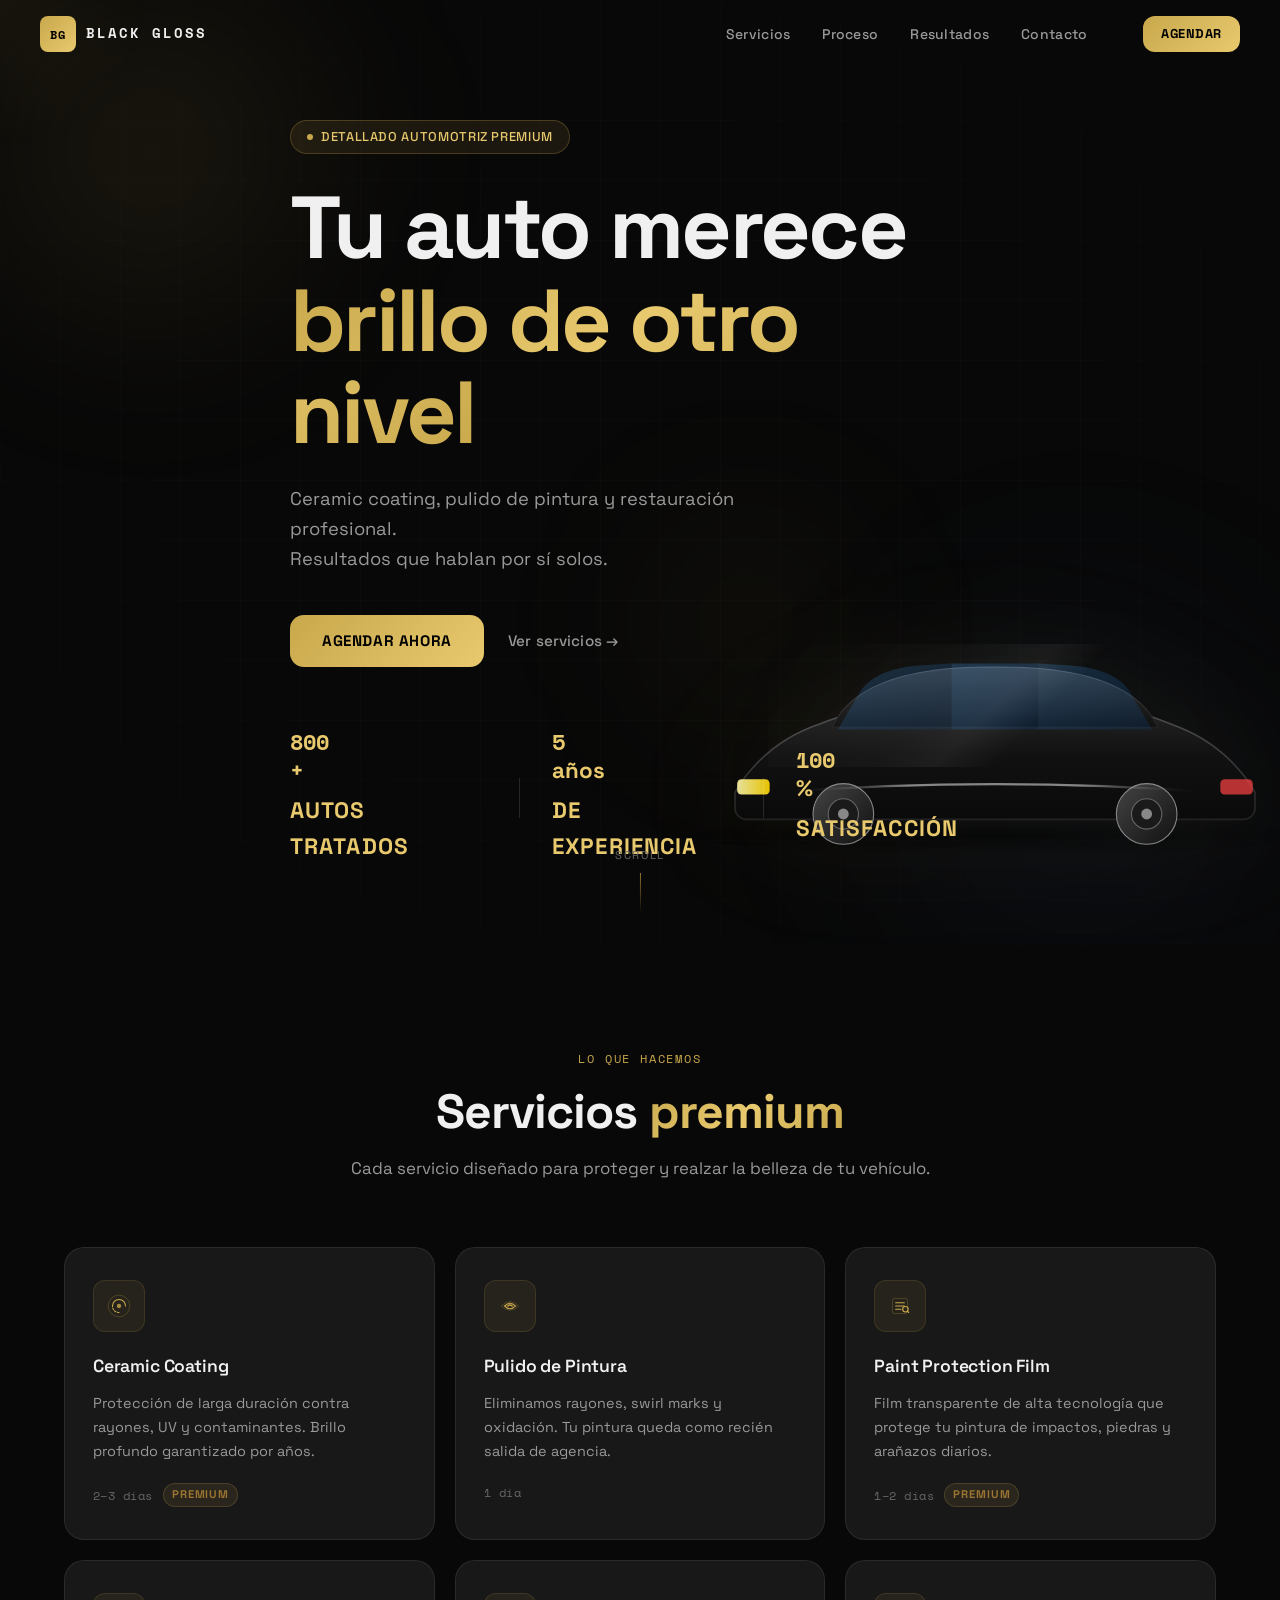
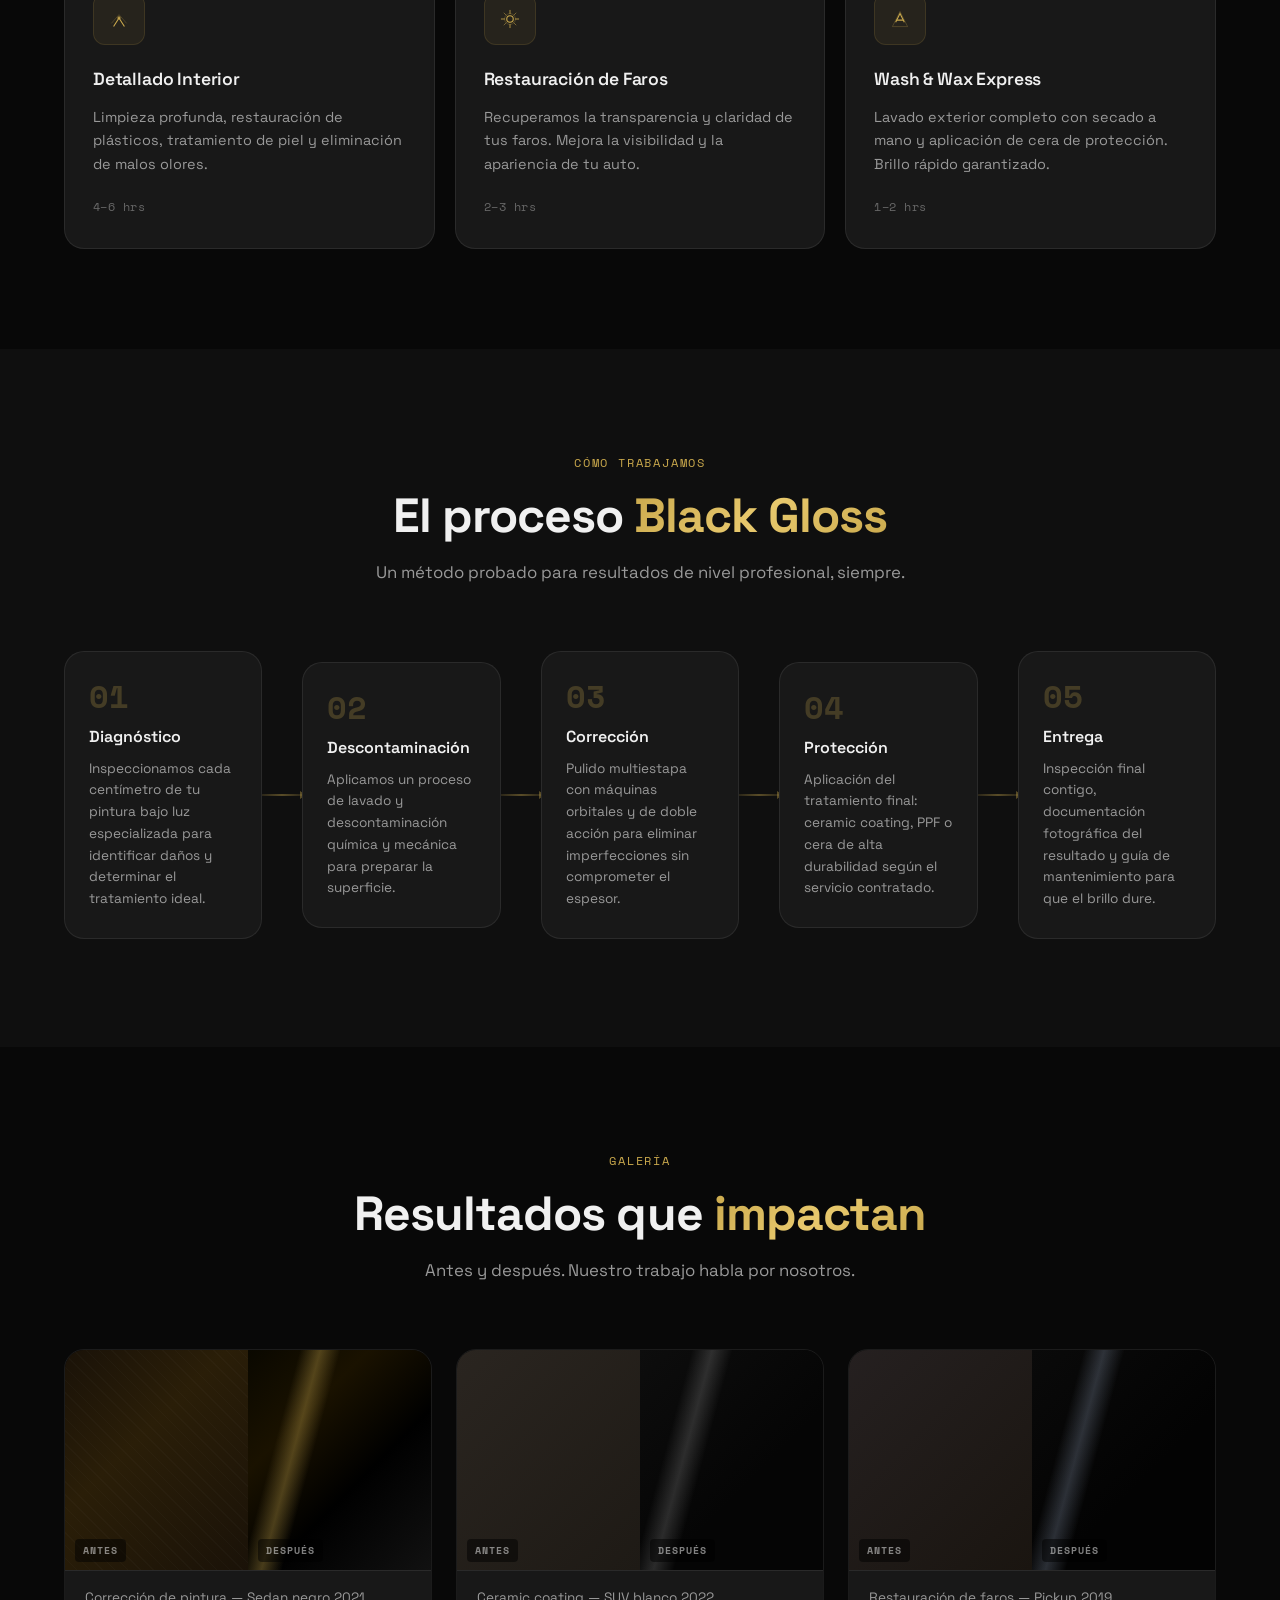
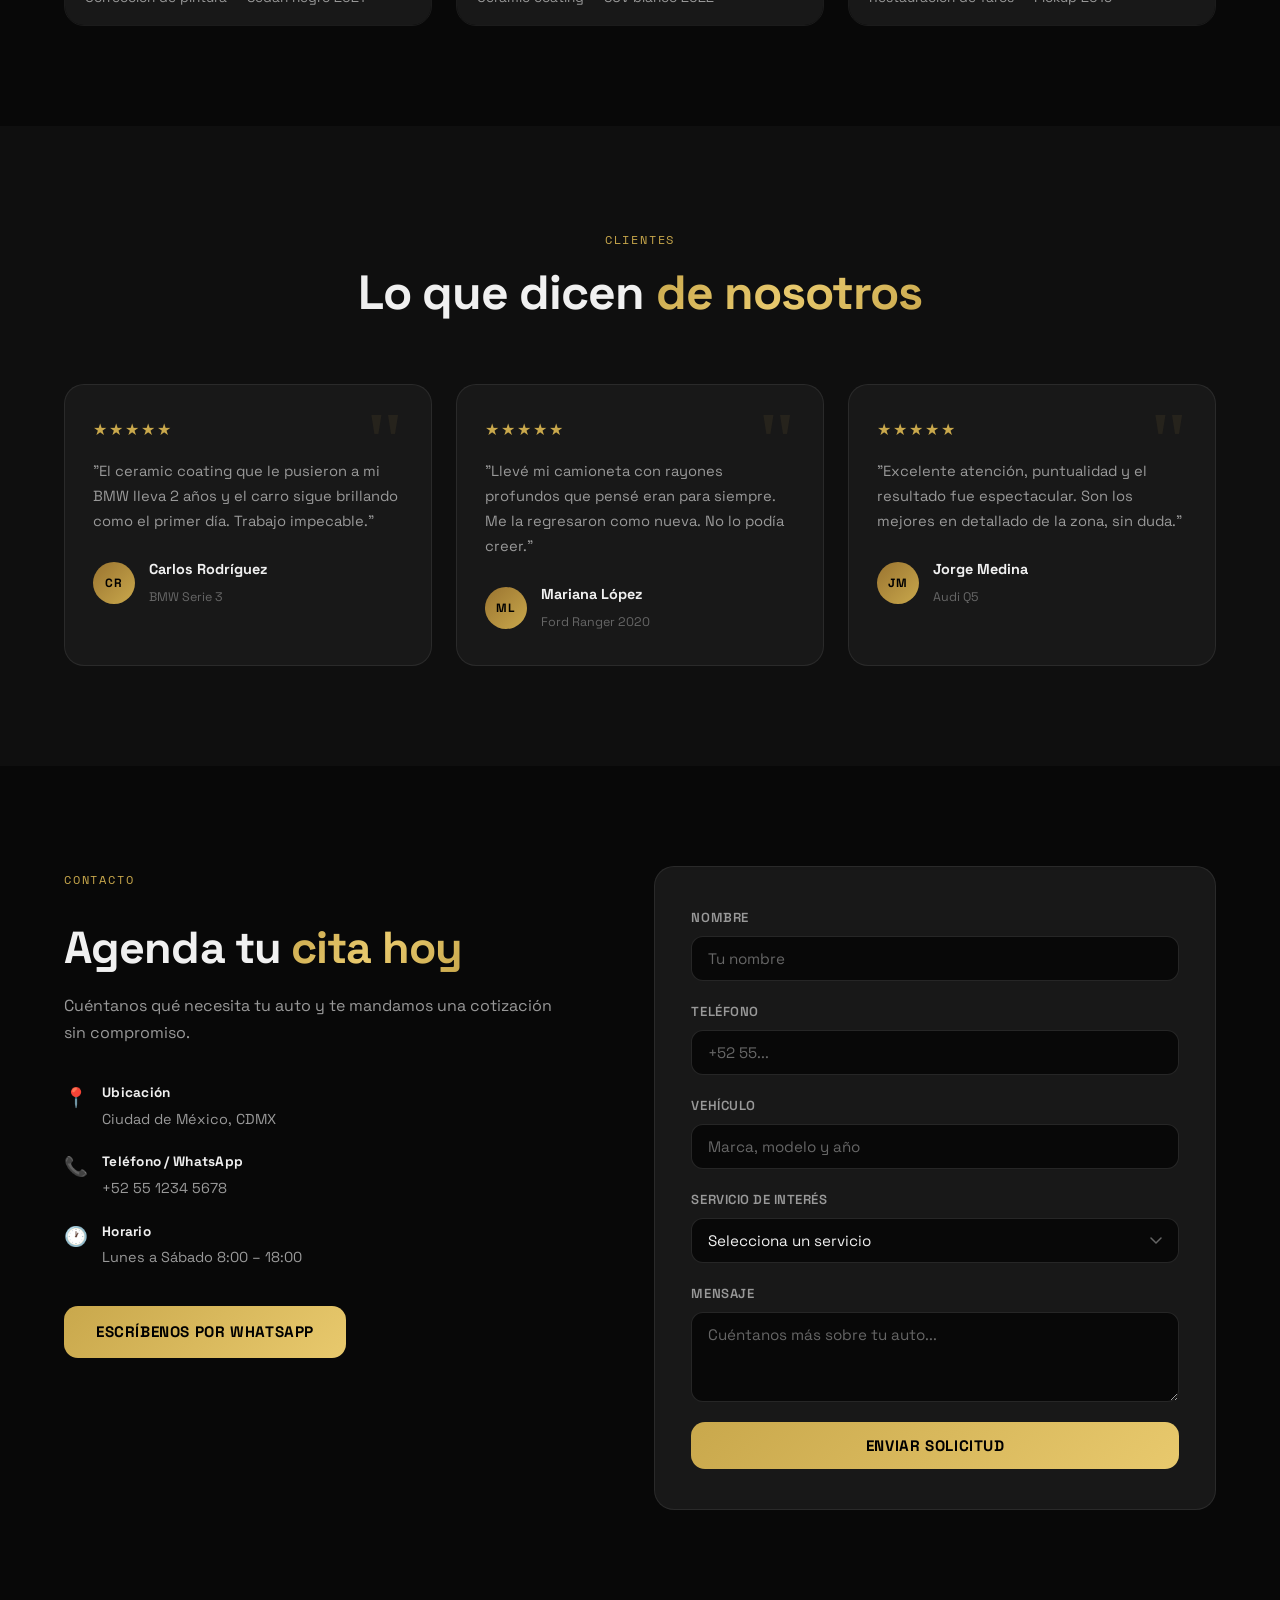
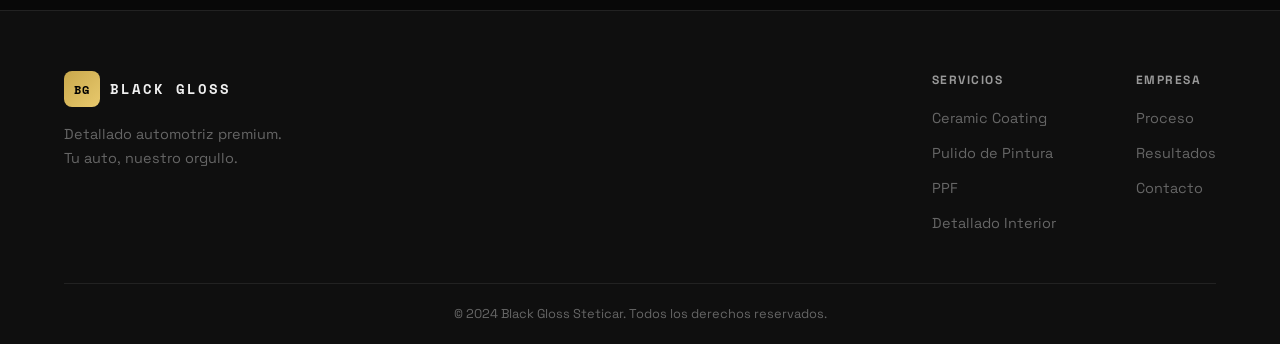
==== index.html @ 9dd2edc3 "Add files via upload" ====
<!DOCTYPE html>
<html lang="es">
<head>
  <meta charset="UTF-8" />
  <meta name="viewport" content="width=device-width, initial-scale=1.0" />
  <title>Black Gloss Steticar — Detallado Automotriz Premium</title>
  <meta name="description" content="Black Gloss Steticar — detallado automotriz premium. Pulido, ceramic coating, restauración de pintura. Tu auto merece lo mejor." />
  <meta name="robots" content="index, follow" />
  <meta property="og:title" content="Black Gloss Steticar" />
  <meta property="og:description" content="Detallado automotriz premium. Pulido, ceramic coating y restauración de pintura." />
  <meta property="og:type" content="website" />
  <meta name="twitter:card" content="summary_large_image" />
  <link rel="preconnect" href="https://fonts.googleapis.com" />
  <link rel="preconnect" href="https://fonts.gstatic.com" crossorigin />
  <link href="https://fonts.googleapis.com/css2?family=Space+Grotesk:wght@300;400;500;600;700&family=Space+Mono:wght@400;700&display=swap" rel="stylesheet" />
  <link rel="stylesheet" href="style.css" />
</head>
<body>

  <!-- NAV -->
  <nav class="nav" id="nav">
    <div class="nav-inner">
      <a href="#inicio" class="logo">
        <span class="logo-mark">BG</span>
        <span class="logo-text">BLACK GLOSS</span>
      </a>
      <ul class="nav-links">
        <li><a href="#servicios">Servicios</a></li>
        <li><a href="#proceso">Proceso</a></li>
        <li><a href="#resultados">Resultados</a></li>
        <li><a href="#contacto">Contacto</a></li>
      </ul>
      <a href="#contacto" class="btn btn-sm">Agendar</a>
      <button class="hamburger" id="hamburger" aria-label="Menú">
        <span></span><span></span><span></span>
      </button>
    </div>
  </nav>

  <!-- MOBILE MENU -->
  <div class="mobile-menu" id="mobile-menu">
    <ul>
      <li><a href="#servicios">Servicios</a></li>
      <li><a href="#proceso">Proceso</a></li>
      <li><a href="#resultados">Resultados</a></li>
      <li><a href="#contacto">Contacto</a></li>
    </ul>
    <a href="#contacto" class="btn">Agendar cita</a>
  </div>

  <!-- HERO -->
  <section class="hero" id="inicio">
    <div class="hero-bg">
      <div class="gloss-orb orb-1"></div>
      <div class="gloss-orb orb-2"></div>
      <div class="gloss-orb orb-3"></div>
      <div class="grid-overlay"></div>
    </div>
    <div class="hero-content">
      <div class="hero-badge reveal">
        <span class="dot"></span> Detallado Automotriz Premium
      </div>
      <h1 class="hero-title reveal reveal-delay-1">
        Tu auto merece<br />
        <span class="gradient-text">brillo de otro nivel</span>
      </h1>
      <p class="hero-subtitle reveal reveal-delay-2">
        Ceramic coating, pulido de pintura y restauración profesional.<br />
        Resultados que hablan por sí solos.
      </p>
      <div class="hero-actions reveal reveal-delay-3">
        <a href="#contacto" class="btn btn-lg">Agendar ahora</a>
        <a href="#servicios" class="btn-ghost">Ver servicios →</a>
      </div>
      <div class="hero-stats reveal reveal-delay-4">
        <div class="stat">
          <span class="stat-num" data-target="800">0</span><span>+</span>
          <span class="stat-label">Autos tratados</span>
        </div>
        <div class="stat-divider"></div>
        <div class="stat">
          <span class="stat-num" data-target="5">0</span><span> años</span>
          <span class="stat-label">De experiencia</span>
        </div>
        <div class="stat-divider"></div>
        <div class="stat">
          <span class="stat-num" data-target="100">0</span><span>%</span>
          <span class="stat-label">Satisfacción</span>
        </div>
      </div>
    </div>
    <div class="hero-car reveal reveal-delay-2">
      <div class="car-silhouette">
        <svg viewBox="0 0 600 220" fill="none" xmlns="http://www.w3.org/2000/svg">
          <ellipse cx="300" cy="200" rx="280" ry="18" fill="url(#shadowGrad)"/>
          <path d="M60 160 C60 160 80 120 130 100 C180 80 220 70 300 68 C380 66 420 80 470 100 C520 120 540 160 540 160 L540 175 C540 180 535 185 530 185 L70 185 C65 185 60 180 60 175 Z" fill="url(#bodyGrad)" stroke="url(#strokeGrad)" stroke-width="1.5"/>
          <path d="M150 100 C160 75 190 55 240 48 C270 43 330 43 360 48 C410 55 440 75 450 100 Z" fill="url(#roofGrad)" stroke="url(#strokeGrad)" stroke-width="1"/>
          <path d="M155 102 L175 68 C185 52 205 45 230 43 L260 41 L260 102 Z" fill="url(#glassGrad)" opacity="0.7"/>
          <path d="M260 41 L340 41 L340 102 L260 102 Z" fill="url(#glassGrad)" opacity="0.8"/>
          <path d="M340 41 L370 43 C395 45 415 52 425 68 L445 102 L340 102 Z" fill="url(#glassGrad)" opacity="0.7"/>
          <circle cx="160" cy="180" r="28" fill="url(#wheelGrad)" stroke="#888" stroke-width="1"/>
          <circle cx="160" cy="180" r="14" fill="#1a1a1a" stroke="#666" stroke-width="1"/>
          <circle cx="160" cy="180" r="5" fill="#888"/>
          <circle cx="440" cy="180" r="28" fill="url(#wheelGrad)" stroke="#888" stroke-width="1"/>
          <circle cx="440" cy="180" r="14" fill="#1a1a1a" stroke="#666" stroke-width="1"/>
          <circle cx="440" cy="180" r="5" fill="#888"/>
          <rect x="62" y="148" width="30" height="14" rx="4" fill="url(#lightGrad)" opacity="0.9"/>
          <rect x="508" y="148" width="30" height="14" rx="4" fill="#ff4444" opacity="0.7"/>
          <path d="M100 160 Q300 145 500 160" stroke="url(#glossGrad)" stroke-width="2" opacity="0.5"/>
          <defs>
            <linearGradient id="bodyGrad" x1="0" y1="0" x2="0" y2="1">
              <stop offset="0%" stop-color="#2a2a2a"/>
              <stop offset="50%" stop-color="#111"/>
              <stop offset="100%" stop-color="#0a0a0a"/>
            </linearGradient>
            <linearGradient id="roofGrad" x1="0" y1="0" x2="0" y2="1">
              <stop offset="0%" stop-color="#333"/>
              <stop offset="100%" stop-color="#111"/>
            </linearGradient>
            <linearGradient id="glassGrad" x1="0" y1="0" x2="1" y2="1">
              <stop offset="0%" stop-color="#4af" stop-opacity="0.3"/>
              <stop offset="100%" stop-color="#07f" stop-opacity="0.15"/>
            </linearGradient>
            <linearGradient id="wheelGrad" x1="0" y1="0" x2="1" y2="1">
              <stop offset="0%" stop-color="#444"/>
              <stop offset="100%" stop-color="#111"/>
            </linearGradient>
            <linearGradient id="lightGrad" x1="0" y1="0" x2="1" y2="0">
              <stop offset="0%" stop-color="#fff7aa"/>
              <stop offset="100%" stop-color="#ffd700"/>
            </linearGradient>
            <linearGradient id="strokeGrad" x1="0" y1="0" x2="0" y2="1">
              <stop offset="0%" stop-color="#555"/>
              <stop offset="100%" stop-color="#222"/>
            </linearGradient>
            <linearGradient id="glossGrad" x1="0" y1="0" x2="1" y2="0">
              <stop offset="0%" stop-color="transparent"/>
              <stop offset="30%" stop-color="#ffffff"/>
              <stop offset="70%" stop-color="#ffffff"/>
              <stop offset="100%" stop-color="transparent"/>
            </linearGradient>
            <radialGradient id="shadowGrad" cx="50%" cy="50%">
              <stop offset="0%" stop-color="#000" stop-opacity="0.5"/>
              <stop offset="100%" stop-color="#000" stop-opacity="0"/>
            </radialGradient>
          </defs>
        </svg>
        <div class="car-shine"></div>
      </div>
    </div>
    <div class="scroll-hint">
      <span>scroll</span>
      <div class="scroll-arrow"></div>
    </div>
  </section>

  <!-- SERVICIOS -->
  <section class="section" id="servicios">
    <div class="container">
      <div class="section-header reveal">
        <span class="section-tag">Lo que hacemos</span>
        <h2>Servicios <span class="gradient-text">premium</span></h2>
        <p>Cada servicio diseñado para proteger y realzar la belleza de tu vehículo.</p>
      </div>
      <div class="services-grid">
        <div class="service-card reveal" data-delay="0">
          <div class="service-icon">
            <svg viewBox="0 0 48 48" fill="none">
              <circle cx="24" cy="24" r="20" stroke="currentColor" stroke-width="1.5" opacity="0.3"/>
              <path d="M12 24 C12 17 17 12 24 12 C31 12 36 17 36 24" stroke="currentColor" stroke-width="2" stroke-linecap="round"/>
              <path d="M24 36 C17 36 12 31 12 24" stroke="currentColor" stroke-width="2" stroke-linecap="round" stroke-dasharray="3 3"/>
              <circle cx="24" cy="24" r="4" fill="currentColor" opacity="0.8"/>
            </svg>
          </div>
          <h3>Ceramic Coating</h3>
          <p>Protección de larga duración contra rayones, UV y contaminantes. Brillo profundo garantizado por años.</p>
          <div class="service-meta">
            <span class="duration">2–3 días</span>
            <span class="tag-premium">Premium</span>
          </div>
        </div>
        <div class="service-card reveal" data-delay="100">
          <div class="service-icon">
            <svg viewBox="0 0 48 48" fill="none">
              <path d="M8 24 Q24 8 40 24 Q24 40 8 24Z" stroke="currentColor" stroke-width="1.5" fill="none" opacity="0.3"/>
              <path d="M14 24 Q24 14 34 24 Q24 34 14 24Z" stroke="currentColor" stroke-width="2" fill="none"/>
              <path d="M20 24 Q24 20 28 24" stroke="currentColor" stroke-width="2.5" stroke-linecap="round"/>
            </svg>
          </div>
          <h3>Pulido de Pintura</h3>
          <p>Eliminamos rayones, swirl marks y oxidación. Tu pintura queda como recién salida de agencia.</p>
          <div class="service-meta">
            <span class="duration">1 día</span>
          </div>
        </div>
        <div class="service-card reveal" data-delay="200">
          <div class="service-icon">
            <svg viewBox="0 0 48 48" fill="none">
              <rect x="10" y="10" width="28" height="28" rx="4" stroke="currentColor" stroke-width="1.5" opacity="0.3"/>
              <path d="M16 18 L32 18 M16 24 L32 24 M16 30 L26 30" stroke="currentColor" stroke-width="2" stroke-linecap="round"/>
              <circle cx="34" cy="30" r="5" fill="none" stroke="currentColor" stroke-width="2"/>
              <path d="M37.5 33.5 L40 36" stroke="currentColor" stroke-width="2" stroke-linecap="round"/>
            </svg>
          </div>
          <h3>Paint Protection Film</h3>
          <p>Film transparente de alta tecnología que protege tu pintura de impactos, piedras y arañazos diarios.</p>
          <div class="service-meta">
            <span class="duration">1–2 días</span>
            <span class="tag-premium">Premium</span>
          </div>
        </div>
        <div class="service-card reveal" data-delay="0">
          <div class="service-icon">
            <svg viewBox="0 0 48 48" fill="none">
              <path d="M10 32 L24 16 L38 32" stroke="currentColor" stroke-width="1.5" opacity="0.3"/>
              <path d="M14 38 L24 22 L34 38" stroke="currentColor" stroke-width="2"/>
              <circle cx="24" cy="22" r="3" fill="currentColor" opacity="0.8"/>
            </svg>
          </div>
          <h3>Detallado Interior</h3>
          <p>Limpieza profunda, restauración de plásticos, tratamiento de piel y eliminación de malos olores.</p>
          <div class="service-meta">
            <span class="duration">4–6 hrs</span>
          </div>
        </div>
        <div class="service-card reveal" data-delay="100">
          <div class="service-icon">
            <svg viewBox="0 0 48 48" fill="none">
              <circle cx="24" cy="24" r="10" stroke="currentColor" stroke-width="1.5" opacity="0.3"/>
              <circle cx="24" cy="24" r="6" stroke="currentColor" stroke-width="2"/>
              <path d="M24 8 L24 14 M24 34 L24 40 M8 24 L14 24 M34 24 L40 24" stroke="currentColor" stroke-width="1.5" stroke-linecap="round"/>
              <path d="M13 13 L17 17 M31 31 L35 35 M35 13 L31 17 M17 31 L13 35" stroke="currentColor" stroke-width="1.5" stroke-linecap="round" opacity="0.6"/>
            </svg>
          </div>
          <h3>Restauración de Faros</h3>
          <p>Recuperamos la transparencia y claridad de tus faros. Mejora la visibilidad y la apariencia de tu auto.</p>
          <div class="service-meta">
            <span class="duration">2–3 hrs</span>
          </div>
        </div>
        <div class="service-card reveal" data-delay="200">
          <div class="service-icon">
            <svg viewBox="0 0 48 48" fill="none">
              <path d="M10 38 L24 10 L38 38 Z" stroke="currentColor" stroke-width="1.5" fill="none" opacity="0.3"/>
              <path d="M16 30 L24 14 L32 30" stroke="currentColor" stroke-width="2" fill="none"/>
              <path d="M18 26 L30 26" stroke="currentColor" stroke-width="2" stroke-linecap="round"/>
            </svg>
          </div>
          <h3>Wash & Wax Express</h3>
          <p>Lavado exterior completo con secado a mano y aplicación de cera de protección. Brillo rápido garantizado.</p>
          <div class="service-meta">
            <span class="duration">1–2 hrs</span>
          </div>
        </div>
      </div>
    </div>
  </section>

  <!-- PROCESO -->
  <section class="section section-dark" id="proceso">
    <div class="container">
      <div class="section-header reveal">
        <span class="section-tag">Cómo trabajamos</span>
        <h2>El proceso <span class="gradient-text">Black Gloss</span></h2>
        <p>Un método probado para resultados de nivel profesional, siempre.</p>
      </div>
      <div class="process-steps">
        <div class="process-step reveal" data-delay="0">
          <div class="step-number">01</div>
          <div class="step-content">
            <h3>Diagnóstico</h3>
            <p>Inspeccionamos cada centímetro de tu pintura bajo luz especializada para identificar daños y determinar el tratamiento ideal.</p>
          </div>
        </div>
        <div class="process-connector reveal" data-delay="50"></div>
        <div class="process-step reveal" data-delay="100">
          <div class="step-number">02</div>
          <div class="step-content">
            <h3>Descontaminación</h3>
            <p>Aplicamos un proceso de lavado y descontaminación química y mecánica para preparar la superficie.</p>
          </div>
        </div>
        <div class="process-connector reveal" data-delay="150"></div>
        <div class="process-step reveal" data-delay="200">
          <div class="step-number">03</div>
          <div class="step-content">
            <h3>Corrección</h3>
            <p>Pulido multiestapa con máquinas orbitales y de doble acción para eliminar imperfecciones sin comprometer el espesor.</p>
          </div>
        </div>
        <div class="process-connector reveal" data-delay="250"></div>
        <div class="process-step reveal" data-delay="300">
          <div class="step-number">04</div>
          <div class="step-content">
            <h3>Protección</h3>
            <p>Aplicación del tratamiento final: ceramic coating, PPF o cera de alta durabilidad según el servicio contratado.</p>
          </div>
        </div>
        <div class="process-connector reveal" data-delay="350"></div>
        <div class="process-step reveal" data-delay="400">
          <div class="step-number">05</div>
          <div class="step-content">
            <h3>Entrega</h3>
            <p>Inspección final contigo, documentación fotográfica del resultado y guía de mantenimiento para que el brillo dure.</p>
          </div>
        </div>
      </div>
    </div>
  </section>

  <!-- RESULTADOS -->
  <section class="section" id="resultados">
    <div class="container">
      <div class="section-header reveal">
        <span class="section-tag">Galería</span>
        <h2>Resultados que <span class="gradient-text">impactan</span></h2>
        <p>Antes y después. Nuestro trabajo habla por nosotros.</p>
      </div>
      <div class="gallery-grid">
        <div class="gallery-card reveal" data-delay="0">
          <div class="ba-card">
            <div class="ba-before">
              <div class="ba-visual ba-before-vis"></div>
              <span class="ba-label">Antes</span>
            </div>
            <div class="ba-after">
              <div class="ba-visual ba-after-vis"></div>
              <span class="ba-label">Después</span>
            </div>
          </div>
          <p class="gallery-caption">Corrección de pintura — Sedan negro 2021</p>
        </div>
        <div class="gallery-card reveal" data-delay="100">
          <div class="ba-card">
            <div class="ba-before">
              <div class="ba-visual ba-before-vis2"></div>
              <span class="ba-label">Antes</span>
            </div>
            <div class="ba-after">
              <div class="ba-visual ba-after-vis2"></div>
              <span class="ba-label">Después</span>
            </div>
          </div>
          <p class="gallery-caption">Ceramic coating — SUV blanco 2022</p>
        </div>
        <div class="gallery-card reveal" data-delay="200">
          <div class="ba-card">
            <div class="ba-before">
              <div class="ba-visual ba-before-vis3"></div>
              <span class="ba-label">Antes</span>
            </div>
            <div class="ba-after">
              <div class="ba-visual ba-after-vis3"></div>
              <span class="ba-label">Después</span>
            </div>
          </div>
          <p class="gallery-caption">Restauración de faros — Pickup 2019</p>
        </div>
      </div>
    </div>
  </section>

  <!-- TESTIMONIOS -->
  <section class="section section-dark">
    <div class="container">
      <div class="section-header reveal">
        <span class="section-tag">Clientes</span>
        <h2>Lo que dicen <span class="gradient-text">de nosotros</span></h2>
      </div>
      <div class="testimonials-grid">
        <div class="testimonial-card reveal" data-delay="0">
          <div class="stars">★★★★★</div>
          <p>"El ceramic coating que le pusieron a mi BMW lleva 2 años y el carro sigue brillando como el primer día. Trabajo impecable."</p>
          <div class="testimonial-author">
            <div class="author-avatar">CR</div>
            <div>
              <strong>Carlos Rodríguez</strong>
              <span>BMW Serie 3</span>
            </div>
          </div>
        </div>
        <div class="testimonial-card reveal" data-delay="150">
          <div class="stars">★★★★★</div>
          <p>"Llevé mi camioneta con rayones profundos que pensé eran para siempre. Me la regresaron como nueva. No lo podía creer."</p>
          <div class="testimonial-author">
            <div class="author-avatar">ML</div>
            <div>
              <strong>Mariana López</strong>
              <span>Ford Ranger 2020</span>
            </div>
          </div>
        </div>
        <div class="testimonial-card reveal" data-delay="300">
          <div class="stars">★★★★★</div>
          <p>"Excelente atención, puntualidad y el resultado fue espectacular. Son los mejores en detallado de la zona, sin duda."</p>
          <div class="testimonial-author">
            <div class="author-avatar">JM</div>
            <div>
              <strong>Jorge Medina</strong>
              <span>Audi Q5</span>
            </div>
          </div>
        </div>
      </div>
    </div>
  </section>

  <!-- CONTACTO -->
  <section class="section" id="contacto">
    <div class="container">
      <div class="contact-layout">
        <div class="contact-info reveal">
          <span class="section-tag">Contacto</span>
          <h2>Agenda tu <span class="gradient-text">cita hoy</span></h2>
          <p>Cuéntanos qué necesita tu auto y te mandamos una cotización sin compromiso.</p>
          <div class="contact-details">
            <div class="contact-item">
              <div class="contact-icon">📍</div>
              <div>
                <strong>Ubicación</strong>
                <span>Ciudad de México, CDMX</span>
              </div>
            </div>
            <div class="contact-item">
              <div class="contact-icon">📞</div>
              <div>
                <strong>Teléfono / WhatsApp</strong>
                <span>+52 55 1234 5678</span>
              </div>
            </div>
            <div class="contact-item">
              <div class="contact-icon">🕐</div>
              <div>
                <strong>Horario</strong>
                <span>Lunes a Sábado 8:00 – 18:00</span>
              </div>
            </div>
          </div>
          <a href="https://wa.me/525512345678?text=Hola%2C%20quiero%20agendar%20una%20cita%20con%20Black%20Gloss%20Steticar" class="btn btn-lg" target="_blank" rel="noopener">
            Escríbenos por WhatsApp
          </a>
        </div>
        <form class="contact-form reveal reveal-delay-1" id="contact-form">
          <div class="form-group">
            <label for="nombre">Nombre</label>
            <input type="text" id="nombre" name="nombre" placeholder="Tu nombre" required />
          </div>
          <div class="form-group">
            <label for="tel">Teléfono</label>
            <input type="tel" id="tel" name="tel" placeholder="+52 55..." />
          </div>
          <div class="form-group">
            <label for="vehiculo">Vehículo</label>
            <input type="text" id="vehiculo" name="vehiculo" placeholder="Marca, modelo y año" required />
          </div>
          <div class="form-group">
            <label for="servicio">Servicio de interés</label>
            <select id="servicio" name="servicio">
              <option value="">Selecciona un servicio</option>
              <option>Ceramic Coating</option>
              <option>Pulido de Pintura</option>
              <option>Paint Protection Film</option>
              <option>Detallado Interior</option>
              <option>Restauración de Faros</option>
              <option>Wash & Wax Express</option>
            </select>
          </div>
          <div class="form-group">
            <label for="mensaje">Mensaje</label>
            <textarea id="mensaje" name="mensaje" rows="3" placeholder="Cuéntanos más sobre tu auto..."></textarea>
          </div>
          <button type="submit" class="btn btn-lg btn-full">Enviar solicitud</button>
          <div class="form-success" id="form-success">
            ✓ Mensaje enviado. Te contactamos pronto.
          </div>
        </form>
      </div>
    </div>
  </section>

  <!-- FOOTER -->
  <footer class="footer">
    <div class="container">
      <div class="footer-inner">
        <div class="footer-brand">
          <a href="#inicio" class="logo">
            <span class="logo-mark">BG</span>
            <span class="logo-text">BLACK GLOSS</span>
          </a>
          <p>Detallado automotriz premium.<br />Tu auto, nuestro orgullo.</p>
        </div>
        <div class="footer-links">
          <div class="footer-col">
            <strong>Servicios</strong>
            <a href="#servicios">Ceramic Coating</a>
            <a href="#servicios">Pulido de Pintura</a>
            <a href="#servicios">PPF</a>
            <a href="#servicios">Detallado Interior</a>
          </div>
          <div class="footer-col">
            <strong>Empresa</strong>
            <a href="#proceso">Proceso</a>
            <a href="#resultados">Resultados</a>
            <a href="#contacto">Contacto</a>
          </div>
        </div>
      </div>
      <div class="footer-bottom">
        <span>© 2024 Black Gloss Steticar. Todos los derechos reservados.</span>
      </div>
    </div>
  </footer>

  <script src="script.js"></script>
</body>
</html>
---- style.css ----
/* ============================
   BLACK GLOSS STETICAR — STYLES
   ============================ */

*, *::before, *::after {
  box-sizing: border-box;
  margin: 0;
  padding: 0;
}

:root {
  --bg: #080808;
  --bg-2: #0f0f0f;
  --bg-3: #141414;
  --surface: #181818;
  --surface-2: #1e1e1e;
  --border: rgba(255,255,255,0.08);
  --border-2: rgba(255,255,255,0.12);
  --text: #f0f0f0;
  --text-2: #999;
  --text-3: #666;
  --gold: #c9a84c;
  --gold-light: #e8c96d;
  --gold-dark: #9a7430;
  --blue: #3b82f6;
  --blue-glow: rgba(59,130,246,0.15);
  --radius: 12px;
  --radius-lg: 20px;
  --transition: 0.3s cubic-bezier(0.4, 0, 0.2, 1);
  --font: 'Space Grotesk', sans-serif;
  --font-mono: 'Space Mono', monospace;
}

html {
  scroll-behavior: smooth;
  font-size: 16px;
}

body {
  font-family: var(--font);
  background: var(--bg);
  color: var(--text);
  line-height: 1.6;
  overflow-x: hidden;
}

/* ===== SCROLLBAR ===== */
::-webkit-scrollbar { width: 6px; }
::-webkit-scrollbar-track { background: var(--bg); }
::-webkit-scrollbar-thumb { background: var(--gold-dark); border-radius: 3px; }

/* ===== UTILITIES ===== */
.container {
  max-width: 1200px;
  margin: 0 auto;
  padding: 0 24px;
}

.gradient-text {
  background: linear-gradient(135deg, var(--gold) 0%, var(--gold-light) 50%, var(--gold) 100%);
  -webkit-background-clip: text;
  -webkit-text-fill-color: transparent;
  background-clip: text;
}

/* ===== BUTTONS ===== */
.btn {
  display: inline-flex;
  align-items: center;
  gap: 8px;
  padding: 10px 22px;
  background: linear-gradient(135deg, var(--gold) 0%, var(--gold-light) 100%);
  color: #000;
  font-family: var(--font);
  font-weight: 700;
  font-size: 0.875rem;
  letter-spacing: 0.04em;
  text-transform: uppercase;
  border: none;
  border-radius: var(--radius);
  cursor: pointer;
  text-decoration: none;
  transition: var(--transition);
  position: relative;
  overflow: hidden;
}

.btn::before {
  content: '';
  position: absolute;
  inset: 0;
  background: rgba(255,255,255,0.15);
  transform: translateX(-100%);
  transition: transform 0.4s cubic-bezier(0.4, 0, 0.2, 1);
}

.btn:hover::before { transform: translateX(100%); }
.btn:hover { transform: translateY(-1px); box-shadow: 0 8px 30px rgba(201,168,76,0.35); }
.btn:active { transform: translateY(0); }

.btn-lg { padding: 14px 32px; font-size: 0.95rem; border-radius: 14px; }
.btn-sm { padding: 8px 18px; font-size: 0.8rem; }
.btn-full { width: 100%; justify-content: center; }

.btn-ghost {
  display: inline-flex;
  align-items: center;
  gap: 6px;
  color: var(--text-2);
  text-decoration: none;
  font-weight: 500;
  font-size: 0.95rem;
  transition: color var(--transition);
  letter-spacing: 0.01em;
}
.btn-ghost:hover { color: var(--text); }

/* ===== NAV ===== */
.nav {
  position: fixed;
  top: 0; left: 0; right: 0;
  z-index: 100;
  padding: 16px 24px;
  transition: all var(--transition);
}

.nav.scrolled {
  background: rgba(8,8,8,0.92);
  backdrop-filter: blur(20px);
  -webkit-backdrop-filter: blur(20px);
  border-bottom: 1px solid var(--border);
  padding: 12px 24px;
}

.nav-inner {
  max-width: 1200px;
  margin: 0 auto;
  display: flex;
  align-items: center;
  gap: 40px;
}

.logo {
  display: flex;
  align-items: center;
  gap: 10px;
  text-decoration: none;
  flex-shrink: 0;
}

.logo-mark {
  width: 36px;
  height: 36px;
  background: linear-gradient(135deg, var(--gold) 0%, var(--gold-light) 100%);
  color: #000;
  font-family: var(--font-mono);
  font-weight: 700;
  font-size: 0.75rem;
  letter-spacing: 0.05em;
  border-radius: 8px;
  display: flex;
  align-items: center;
  justify-content: center;
}

.logo-text {
  font-family: var(--font-mono);
  font-weight: 700;
  font-size: 0.85rem;
  letter-spacing: 0.15em;
  color: var(--text);
}

.nav-links {
  display: flex;
  list-style: none;
  gap: 32px;
  margin-left: auto;
}

.nav-links a {
  color: var(--text-2);
  text-decoration: none;
  font-size: 0.875rem;
  font-weight: 500;
  transition: color var(--transition);
  letter-spacing: 0.02em;
}

.nav-links a:hover { color: var(--text); }

.nav .btn {
  margin-left: 16px;
}

.hamburger {
  display: none;
  flex-direction: column;
  gap: 5px;
  background: none;
  border: none;
  cursor: pointer;
  padding: 4px;
  margin-left: auto;
}

.hamburger span {
  display: block;
  width: 22px;
  height: 2px;
  background: var(--text);
  border-radius: 2px;
  transition: var(--transition);
}

.hamburger.open span:nth-child(1) { transform: translateY(7px) rotate(45deg); }
.hamburger.open span:nth-child(2) { opacity: 0; }
.hamburger.open span:nth-child(3) { transform: translateY(-7px) rotate(-45deg); }

/* ===== MOBILE MENU ===== */
.mobile-menu {
  position: fixed;
  top: 0; left: 0; right: 0;
  background: rgba(8,8,8,0.97);
  backdrop-filter: blur(20px);
  z-index: 99;
  padding: 90px 24px 40px;
  transform: translateY(-100%);
  transition: transform 0.4s cubic-bezier(0.4, 0, 0.2, 1);
}

.mobile-menu.open { transform: translateY(0); }

.mobile-menu ul {
  list-style: none;
  margin-bottom: 32px;
}

.mobile-menu ul li {
  border-bottom: 1px solid var(--border);
}

.mobile-menu ul a {
  display: block;
  padding: 18px 0;
  color: var(--text);
  text-decoration: none;
  font-size: 1.2rem;
  font-weight: 500;
  transition: color var(--transition);
}

.mobile-menu ul a:hover { color: var(--gold); }

/* ===== HERO ===== */
.hero {
  min-height: 100vh;
  position: relative;
  display: flex;
  flex-direction: column;
  justify-content: center;
  padding: 120px 24px 80px;
  overflow: hidden;
}

.hero-bg {
  position: absolute;
  inset: 0;
  pointer-events: none;
}

.gloss-orb {
  position: absolute;
  border-radius: 50%;
  filter: blur(80px);
}

.orb-1 {
  width: 500px; height: 500px;
  background: radial-gradient(circle, rgba(201,168,76,0.12) 0%, transparent 70%);
  top: -100px; left: -100px;
  animation: float 8s ease-in-out infinite;
}

.orb-2 {
  width: 600px; height: 600px;
  background: radial-gradient(circle, rgba(59,130,246,0.06) 0%, transparent 70%);
  bottom: -150px; right: -100px;
  animation: float 10s ease-in-out infinite reverse;
}

.orb-3 {
  width: 300px; height: 300px;
  background: radial-gradient(circle, rgba(201,168,76,0.08) 0%, transparent 70%);
  top: 50%; right: 30%;
  animation: float 6s ease-in-out infinite 2s;
}

.grid-overlay {
  position: absolute;
  inset: 0;
  background-image:
    linear-gradient(rgba(255,255,255,0.015) 1px, transparent 1px),
    linear-gradient(90deg, rgba(255,255,255,0.015) 1px, transparent 1px);
  background-size: 60px 60px;
  mask-image: radial-gradient(ellipse 80% 80% at 50% 50%, black 40%, transparent 100%);
}

@keyframes float {
  0%, 100% { transform: translate(0, 0) scale(1); }
  50% { transform: translate(20px, -30px) scale(1.05); }
}

.hero-content {
  max-width: 700px;
  position: relative;
  z-index: 2;
  margin: 0 auto;
}

.hero-badge {
  display: inline-flex;
  align-items: center;
  gap: 8px;
  background: rgba(201,168,76,0.1);
  border: 1px solid rgba(201,168,76,0.25);
  color: var(--gold-light);
  padding: 6px 16px;
  border-radius: 100px;
  font-size: 0.8rem;
  font-weight: 500;
  letter-spacing: 0.05em;
  text-transform: uppercase;
  margin-bottom: 28px;
}

.dot {
  width: 6px; height: 6px;
  background: var(--gold);
  border-radius: 50%;
  animation: pulse 2s ease-in-out infinite;
}

@keyframes pulse {
  0%, 100% { opacity: 1; transform: scale(1); }
  50% { opacity: 0.5; transform: scale(0.8); }
}

.hero-title {
  font-size: clamp(2.8rem, 7vw, 5.5rem);
  font-weight: 700;
  line-height: 1.05;
  letter-spacing: -0.03em;
  margin-bottom: 24px;
}

.hero-subtitle {
  font-size: 1.15rem;
  color: var(--text-2);
  line-height: 1.65;
  margin-bottom: 40px;
  max-width: 500px;
}

.hero-actions {
  display: flex;
  align-items: center;
  gap: 24px;
  flex-wrap: wrap;
  margin-bottom: 64px;
}

.hero-stats {
  display: flex;
  align-items: center;
  gap: 0;
}

.stat {
  display: flex;
  flex-direction: column;
  padding: 0 32px;
}

.stat:first-child { padding-left: 0; }

.stat-num {
  font-family: var(--font-mono);
  font-size: 2.2rem;
  font-weight: 700;
  color: var(--gold-light);
  line-height: 1;
}

.stat span { font-size: 1.4rem; color: var(--gold-light); font-weight: 700; }
.stat-label { font-size: 0.75rem; color: var(--text-3); margin-top: 4px; letter-spacing: 0.05em; text-transform: uppercase; }

.stat-divider {
  width: 1px;
  height: 40px;
  background: var(--border-2);
}

.hero-car {
  position: absolute;
  right: -40px;
  bottom: 80px;
  width: 55%;
  max-width: 650px;
  z-index: 1;
  pointer-events: none;
}

.car-silhouette {
  position: relative;
  filter: drop-shadow(0 0 60px rgba(201,168,76,0.08));
}

.car-silhouette svg {
  width: 100%;
  height: auto;
}

.car-shine {
  position: absolute;
  top: 10%;
  left: 15%;
  width: 70%;
  height: 50%;
  background: linear-gradient(
    135deg,
    transparent 0%,
    rgba(255,255,255,0.03) 40%,
    rgba(255,255,255,0.06) 50%,
    transparent 60%
  );
  animation: shine 4s ease-in-out infinite;
}

@keyframes shine {
  0%, 100% { opacity: 0; transform: translateX(-20px); }
  50% { opacity: 1; transform: translateX(20px); }
}

.scroll-hint {
  position: absolute;
  bottom: 32px;
  left: 50%;
  transform: translateX(-50%);
  display: flex;
  flex-direction: column;
  align-items: center;
  gap: 8px;
  color: var(--text-3);
  font-size: 0.7rem;
  letter-spacing: 0.15em;
  text-transform: uppercase;
  z-index: 2;
}

.scroll-arrow {
  width: 1px;
  height: 40px;
  background: linear-gradient(to bottom, var(--gold-dark), transparent);
  animation: scrollDown 2s ease-in-out infinite;
}

@keyframes scrollDown {
  0% { opacity: 0; transform: scaleY(0); transform-origin: top; }
  50% { opacity: 1; }
  100% { opacity: 0; transform: scaleY(1); transform-origin: top; }
}

/* ===== SECTIONS ===== */
.section {
  padding: 100px 0;
  position: relative;
}

.section-dark {
  background: var(--bg-2);
}

.section-header {
  text-align: center;
  max-width: 600px;
  margin: 0 auto 64px;
}

.section-tag {
  display: inline-block;
  font-family: var(--font-mono);
  font-size: 0.75rem;
  letter-spacing: 0.15em;
  text-transform: uppercase;
  color: var(--gold);
  margin-bottom: 16px;
}

.section-header h2 {
  font-size: clamp(2rem, 4vw, 3rem);
  font-weight: 700;
  letter-spacing: -0.02em;
  line-height: 1.15;
  margin-bottom: 16px;
}

.section-header p {
  color: var(--text-2);
  font-size: 1.05rem;
  line-height: 1.65;
}

/* ===== SERVICES ===== */
.services-grid {
  display: grid;
  grid-template-columns: repeat(3, 1fr);
  gap: 20px;
}

.service-card {
  background: var(--surface);
  border: 1px solid var(--border);
  border-radius: var(--radius-lg);
  padding: 32px 28px;
  transition: all var(--transition);
  position: relative;
  overflow: hidden;
}

.service-card::before {
  content: '';
  position: absolute;
  inset: 0;
  background: linear-gradient(135deg, rgba(201,168,76,0.04) 0%, transparent 60%);
  opacity: 0;
  transition: opacity var(--transition);
}

.service-card:hover {
  border-color: rgba(201,168,76,0.3);
  transform: translateY(-4px);
  box-shadow: 0 20px 60px rgba(0,0,0,0.4);
}

.service-card:hover::before { opacity: 1; }

.service-icon {
  width: 52px;
  height: 52px;
  background: rgba(201,168,76,0.08);
  border: 1px solid rgba(201,168,76,0.15);
  border-radius: 12px;
  display: flex;
  align-items: center;
  justify-content: center;
  margin-bottom: 20px;
  color: var(--gold);
  transition: var(--transition);
}

.service-card:hover .service-icon {
  background: rgba(201,168,76,0.15);
  border-color: rgba(201,168,76,0.35);
}

.service-icon svg {
  width: 26px;
  height: 26px;
}

.service-card h3 {
  font-size: 1.1rem;
  font-weight: 600;
  margin-bottom: 12px;
  letter-spacing: -0.01em;
}

.service-card p {
  color: var(--text-2);
  font-size: 0.9rem;
  line-height: 1.65;
  margin-bottom: 20px;
}

.service-meta {
  display: flex;
  align-items: center;
  gap: 10px;
}

.duration {
  font-family: var(--font-mono);
  font-size: 0.75rem;
  color: var(--text-3);
  letter-spacing: 0.04em;
}

.tag-premium {
  font-size: 0.7rem;
  font-weight: 700;
  letter-spacing: 0.08em;
  text-transform: uppercase;
  color: var(--gold-dark);
  background: rgba(201,168,76,0.1);
  border: 1px solid rgba(201,168,76,0.2);
  padding: 2px 8px;
  border-radius: 100px;
}

/* ===== PROCESS ===== */
.process-steps {
  display: flex;
  align-items: center;
  gap: 0;
  overflow-x: auto;
  padding-bottom: 8px;
}

.process-step {
  flex: 1;
  min-width: 180px;
  background: var(--surface);
  border: 1px solid var(--border);
  border-radius: var(--radius-lg);
  padding: 28px 24px;
  transition: all var(--transition);
  position: relative;
}

.process-step:hover {
  border-color: rgba(201,168,76,0.3);
  transform: translateY(-3px);
}

.step-number {
  font-family: var(--font-mono);
  font-size: 2rem;
  font-weight: 700;
  color: rgba(201,168,76,0.25);
  margin-bottom: 12px;
  line-height: 1;
}

.step-content h3 {
  font-size: 1rem;
  font-weight: 600;
  margin-bottom: 8px;
  color: var(--text);
}

.step-content p {
  font-size: 0.85rem;
  color: var(--text-2);
  line-height: 1.6;
}

.process-connector {
  flex-shrink: 0;
  width: 40px;
  height: 2px;
  background: linear-gradient(to right, rgba(201,168,76,0.15), rgba(201,168,76,0.4), rgba(201,168,76,0.15));
  position: relative;
}

.process-connector::after {
  content: '';
  position: absolute;
  right: -4px;
  top: 50%;
  transform: translateY(-50%);
  width: 0; height: 0;
  border-left: 6px solid rgba(201,168,76,0.4);
  border-top: 4px solid transparent;
  border-bottom: 4px solid transparent;
}

/* ===== GALLERY ===== */
.gallery-grid {
  display: grid;
  grid-template-columns: repeat(3, 1fr);
  gap: 24px;
}

.gallery-card {
  border-radius: var(--radius-lg);
  overflow: hidden;
  border: 1px solid var(--border);
  transition: all var(--transition);
}

.gallery-card:hover {
  border-color: rgba(201,168,76,0.3);
  transform: translateY(-4px);
  box-shadow: 0 20px 50px rgba(0,0,0,0.5);
}

.ba-card {
  display: grid;
  grid-template-columns: 1fr 1fr;
  height: 220px;
}

.ba-before, .ba-after {
  position: relative;
  overflow: hidden;
}

.ba-label {
  position: absolute;
  bottom: 8px;
  left: 10px;
  font-size: 0.65rem;
  font-family: var(--font-mono);
  font-weight: 700;
  letter-spacing: 0.1em;
  text-transform: uppercase;
  color: rgba(255,255,255,0.5);
  background: rgba(0,0,0,0.5);
  padding: 3px 8px;
  border-radius: 4px;
}

.ba-visual {
  width: 100%; height: 100%;
}

/* Before visuals - dull, oxidized look */
.ba-before-vis {
  background: linear-gradient(135deg, #1a1208 0%, #2a1e08 40%, #1a1208 100%);
  position: relative;
}
.ba-before-vis::after {
  content: '';
  position: absolute; inset: 0;
  background: repeating-linear-gradient(
    45deg, transparent, transparent 8px,
    rgba(255,255,255,0.02) 8px, rgba(255,255,255,0.02) 9px
  );
}

.ba-before-vis2 {
  background: linear-gradient(135deg, #2a2520 0%, #1e1a15 100%);
}

.ba-before-vis3 {
  background: linear-gradient(135deg, #252020 0%, #1a1510 100%);
}

/* After visuals - glossy, brilliant */
.ba-after-vis {
  background: linear-gradient(135deg, #0a0800 0%, #1a1200 30%, #000 60%, #111 100%);
  position: relative;
  overflow: hidden;
}
.ba-after-vis::before {
  content: '';
  position: absolute;
  top: -20%; left: -10%;
  width: 60%; height: 160%;
  background: linear-gradient(105deg, transparent 40%, rgba(201,168,76,0.35) 50%, transparent 60%);
  animation: glossSlide 3s ease-in-out infinite;
}

.ba-after-vis2 {
  background: linear-gradient(135deg, #0d0d0d 0%, #050505 60%);
  position: relative; overflow: hidden;
}
.ba-after-vis2::before {
  content: '';
  position: absolute;
  top: -20%; left: -10%;
  width: 60%; height: 160%;
  background: linear-gradient(105deg, transparent 40%, rgba(255,255,255,0.15) 50%, transparent 60%);
  animation: glossSlide 3.5s ease-in-out infinite 1s;
}

.ba-after-vis3 {
  background: linear-gradient(135deg, #0a0a0a 0%, #030303 60%);
  position: relative; overflow: hidden;
}
.ba-after-vis3::before {
  content: '';
  position: absolute;
  top: -20%; left: -10%;
  width: 60%; height: 160%;
  background: linear-gradient(105deg, transparent 40%, rgba(200,220,255,0.2) 50%, transparent 60%);
  animation: glossSlide 4s ease-in-out infinite 0.5s;
}

@keyframes glossSlide {
  0%, 100% { transform: translateX(-50%) skewX(-15deg); opacity: 0; }
  30% { opacity: 1; }
  70% { opacity: 1; }
  100% { transform: translateX(200%) skewX(-15deg); opacity: 0; }
}

.gallery-caption {
  padding: 16px 20px;
  font-size: 0.85rem;
  color: var(--text-2);
  background: var(--surface);
  border-top: 1px solid var(--border);
}

/* ===== TESTIMONIALS ===== */
.testimonials-grid {
  display: grid;
  grid-template-columns: repeat(3, 1fr);
  gap: 24px;
}

.testimonial-card {
  background: var(--surface);
  border: 1px solid var(--border);
  border-radius: var(--radius-lg);
  padding: 32px 28px;
  transition: all var(--transition);
  position: relative;
}

.testimonial-card::before {
  content: '"';
  position: absolute;
  top: 16px; right: 24px;
  font-size: 5rem;
  line-height: 1;
  color: rgba(201,168,76,0.08);
  font-family: Georgia, serif;
  font-weight: 700;
}

.testimonial-card:hover {
  border-color: rgba(201,168,76,0.25);
  transform: translateY(-3px);
  box-shadow: 0 16px 40px rgba(0,0,0,0.35);
}

.stars {
  color: var(--gold);
  font-size: 1rem;
  margin-bottom: 16px;
  letter-spacing: 2px;
}

.testimonial-card p {
  color: var(--text-2);
  font-size: 0.92rem;
  line-height: 1.7;
  margin-bottom: 24px;
  position: relative;
  z-index: 1;
}

.testimonial-author {
  display: flex;
  align-items: center;
  gap: 14px;
}

.author-avatar {
  width: 42px; height: 42px;
  background: linear-gradient(135deg, var(--gold-dark) 0%, var(--gold) 100%);
  border-radius: 50%;
  display: flex;
  align-items: center;
  justify-content: center;
  font-size: 0.75rem;
  font-weight: 700;
  color: #000;
  flex-shrink: 0;
  letter-spacing: 0.05em;
}

.testimonial-author strong {
  display: block;
  font-size: 0.9rem;
  color: var(--text);
  margin-bottom: 2px;
}

.testimonial-author span {
  font-size: 0.78rem;
  color: var(--text-3);
}

/* ===== CONTACT ===== */
.contact-layout {
  display: grid;
  grid-template-columns: 1fr 1.1fr;
  gap: 80px;
  align-items: start;
}

.contact-info h2 {
  font-size: clamp(2rem, 4vw, 2.8rem);
  font-weight: 700;
  letter-spacing: -0.02em;
  margin: 16px 0 20px;
  line-height: 1.15;
}

.contact-info > p {
  color: var(--text-2);
  font-size: 1rem;
  line-height: 1.65;
  margin-bottom: 36px;
}

.contact-details {
  display: flex;
  flex-direction: column;
  gap: 20px;
  margin-bottom: 36px;
}

.contact-item {
  display: flex;
  align-items: flex-start;
  gap: 14px;
}

.contact-icon {
  font-size: 1.2rem;
  flex-shrink: 0;
  margin-top: 1px;
}

.contact-item strong {
  display: block;
  font-size: 0.85rem;
  color: var(--text);
  margin-bottom: 2px;
  letter-spacing: 0.02em;
}

.contact-item span {
  font-size: 0.9rem;
  color: var(--text-2);
}

/* ===== FORM ===== */
.contact-form {
  background: var(--surface);
  border: 1px solid var(--border);
  border-radius: var(--radius-lg);
  padding: 40px 36px;
  display: flex;
  flex-direction: column;
  gap: 20px;
}

.form-group {
  display: flex;
  flex-direction: column;
  gap: 8px;
}

.form-group label {
  font-size: 0.82rem;
  font-weight: 600;
  color: var(--text-2);
  letter-spacing: 0.04em;
  text-transform: uppercase;
}

.form-group input,
.form-group select,
.form-group textarea {
  background: var(--bg);
  border: 1px solid var(--border-2);
  border-radius: var(--radius);
  padding: 12px 16px;
  color: var(--text);
  font-family: var(--font);
  font-size: 0.95rem;
  outline: none;
  transition: border-color var(--transition), box-shadow var(--transition);
  -webkit-appearance: none;
  appearance: none;
}

.form-group select {
  background-image: url("data:image/svg+xml,%3Csvg xmlns='http://www.w3.org/2000/svg' width='12' height='8' viewBox='0 0 12 8'%3E%3Cpath d='M1 1l5 5 5-5' stroke='%23666' stroke-width='1.5' fill='none' stroke-linecap='round'/%3E%3C/svg%3E");
  background-repeat: no-repeat;
  background-position: right 16px center;
  padding-right: 40px;
  cursor: pointer;
}

.form-group input::placeholder,
.form-group textarea::placeholder {
  color: var(--text-3);
}

.form-group input:focus,
.form-group select:focus,
.form-group textarea:focus {
  border-color: rgba(201,168,76,0.5);
  box-shadow: 0 0 0 3px rgba(201,168,76,0.08);
}

.form-group textarea { resize: vertical; min-height: 90px; }

.form-success {
  display: none;
  text-align: center;
  color: #4ade80;
  font-size: 0.9rem;
  font-weight: 500;
  padding: 12px;
  background: rgba(74,222,128,0.08);
  border: 1px solid rgba(74,222,128,0.2);
  border-radius: var(--radius);
  animation: fadeIn 0.4s ease;
}

@keyframes fadeIn {
  from { opacity: 0; transform: translateY(4px); }
  to { opacity: 1; transform: translateY(0); }
}

/* ===== FOOTER ===== */
.footer {
  background: var(--bg-2);
  border-top: 1px solid var(--border);
  padding: 60px 0 0;
}

.footer-inner {
  display: flex;
  gap: 80px;
  padding-bottom: 48px;
}

.footer-brand {
  flex: 1;
}

.footer-brand p {
  color: var(--text-3);
  font-size: 0.9rem;
  line-height: 1.65;
  margin-top: 16px;
  max-width: 220px;
}

.footer-links {
  display: flex;
  gap: 80px;
}

.footer-col {
  display: flex;
  flex-direction: column;
  gap: 12px;
}

.footer-col strong {
  font-size: 0.75rem;
  letter-spacing: 0.12em;
  text-transform: uppercase;
  color: var(--text-2);
  margin-bottom: 4px;
}

.footer-col a {
  color: var(--text-3);
  text-decoration: none;
  font-size: 0.9rem;
  transition: color var(--transition);
}

.footer-col a:hover { color: var(--text); }

.footer-bottom {
  border-top: 1px solid var(--border);
  padding: 20px 0;
  display: flex;
  justify-content: center;
}

.footer-bottom span {
  font-size: 0.8rem;
  color: var(--text-3);
}

/* ===== REVEAL ANIMATIONS ===== */
.reveal {
  opacity: 0;
  transform: translateY(28px);
  transition: opacity 0.7s cubic-bezier(0.4, 0, 0.2, 1),
              transform 0.7s cubic-bezier(0.4, 0, 0.2, 1);
}

.reveal.visible {
  opacity: 1;
  transform: translateY(0);
}

.reveal-delay-1 { transition-delay: 0.1s; }
.reveal-delay-2 { transition-delay: 0.2s; }
.reveal-delay-3 { transition-delay: 0.3s; }
.reveal-delay-4 { transition-delay: 0.45s; }

/* ===== RESPONSIVE ===== */
@media (max-width: 1024px) {
  .hero-car { width: 45%; right: -20px; }
  .services-grid { grid-template-columns: repeat(2, 1fr); }
  .contact-layout { grid-template-columns: 1fr; gap: 48px; }
  .contact-form { padding: 32px 28px; }
}

@media (max-width: 768px) {
  .nav-links, .nav .btn { display: none; }
  .hamburger { display: flex; }

  .hero {
    padding: 100px 24px 60px;
    text-align: center;
    align-items: center;
  }

  .hero-content { margin: 0 auto; }
  .hero-badge { margin: 0 auto 24px; }
  .hero-subtitle { margin: 0 auto 36px; }
  .hero-actions { justify-content: center; }

  .hero-stats {
    justify-content: center;
    flex-wrap: wrap;
    gap: 0;
  }

  .hero-car {
    display: none;
  }

  .stat { padding: 0 20px; }

  .services-grid { grid-template-columns: 1fr; }
  .gallery-grid { grid-template-columns: 1fr; }
  .testimonials-grid { grid-template-columns: 1fr; }

  .process-steps {
    flex-direction: column;
    align-items: stretch;
  }

  .process-connector {
    width: 2px;
    height: 32px;
    background: linear-gradient(to bottom, rgba(201,168,76,0.15), rgba(201,168,76,0.4), rgba(201,168,76,0.15));
    margin: 0 auto;
  }

  .process-connector::after {
    right: 50%;
    top: auto;
    bottom: -4px;
    transform: translateX(50%);
    border-left: 4px solid transparent;
    border-right: 4px solid transparent;
    border-top: 6px solid rgba(201,168,76,0.4);
    border-bottom: none;
  }

  .footer-inner { flex-direction: column; gap: 40px; }
  .footer-links { gap: 40px; }

  .section { padding: 72px 0; }
}

@media (max-width: 480px) {
  .hero-stats { flex-direction: column; gap: 20px; align-items: flex-start; padding-left: 8px; }
  .stat-divider { display: none; }
  .stat { padding: 0; }
  .contact-form { padding: 24px 20px; }
}
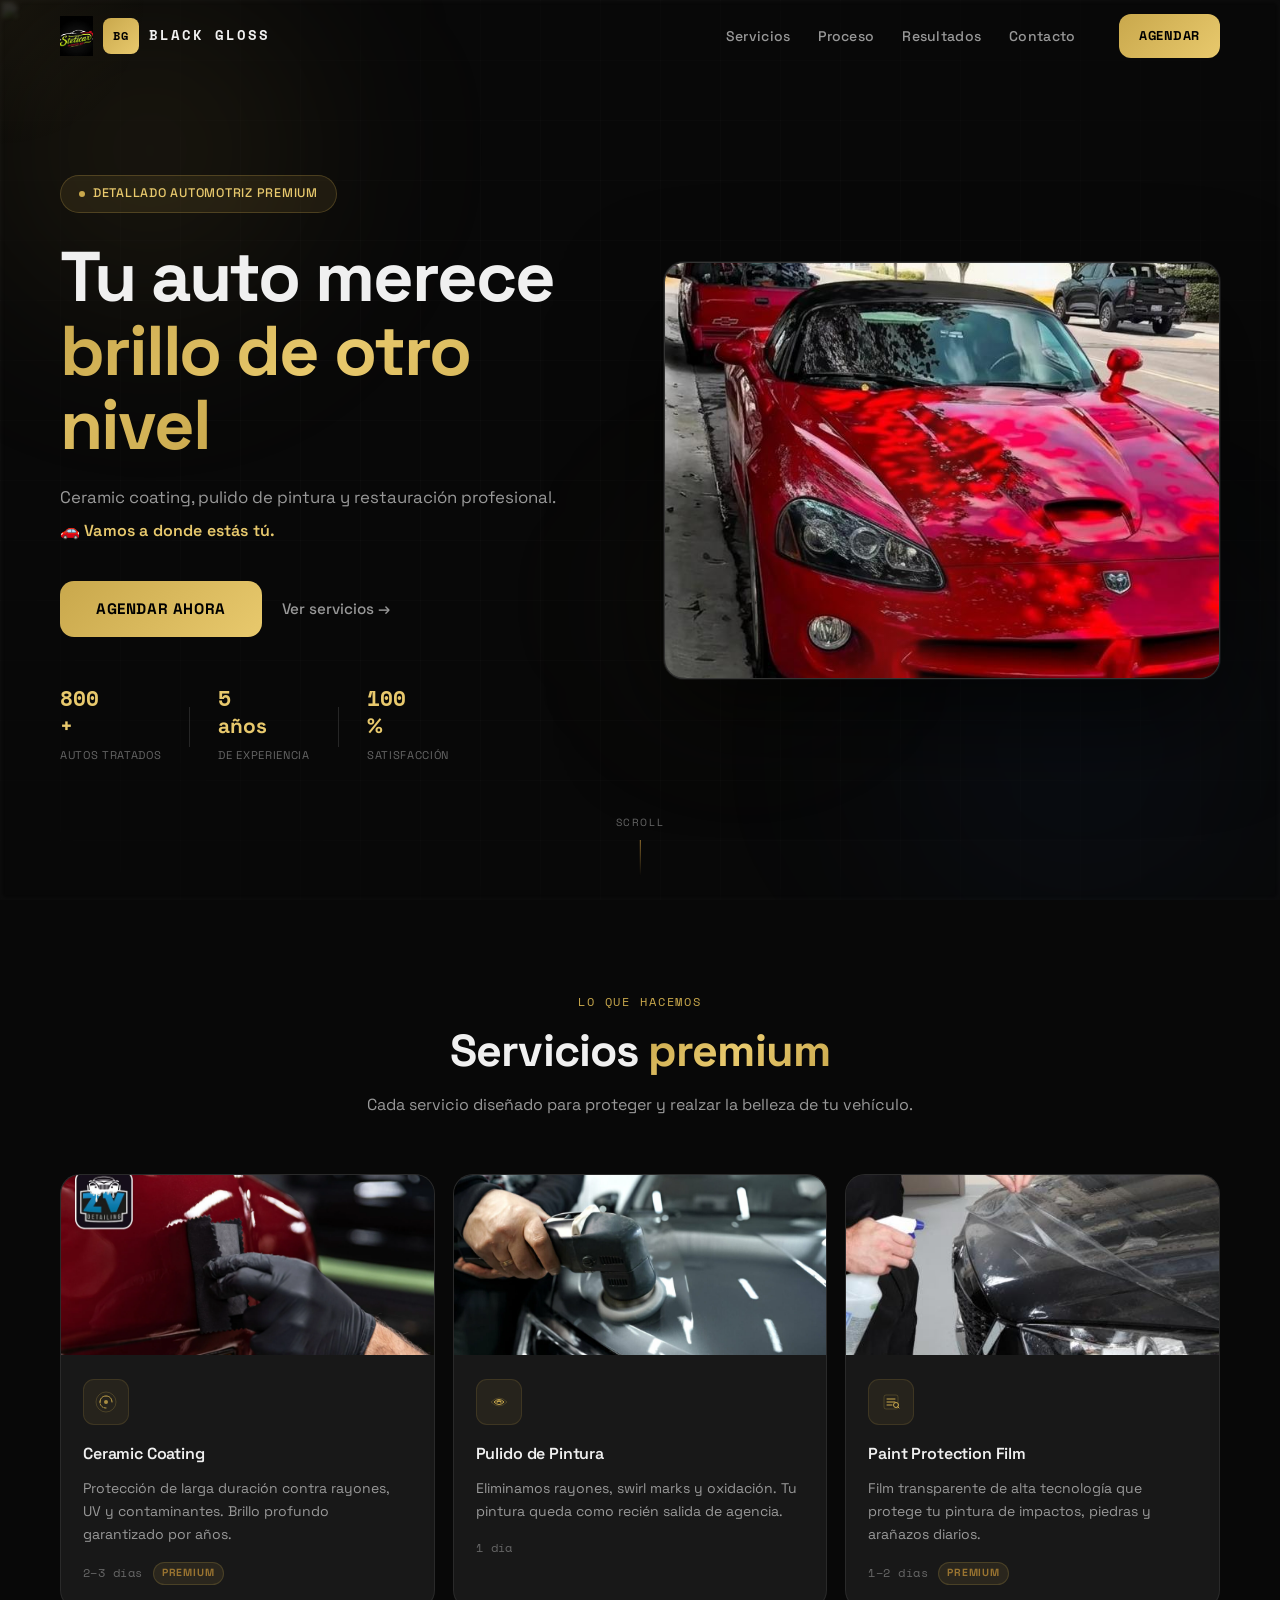
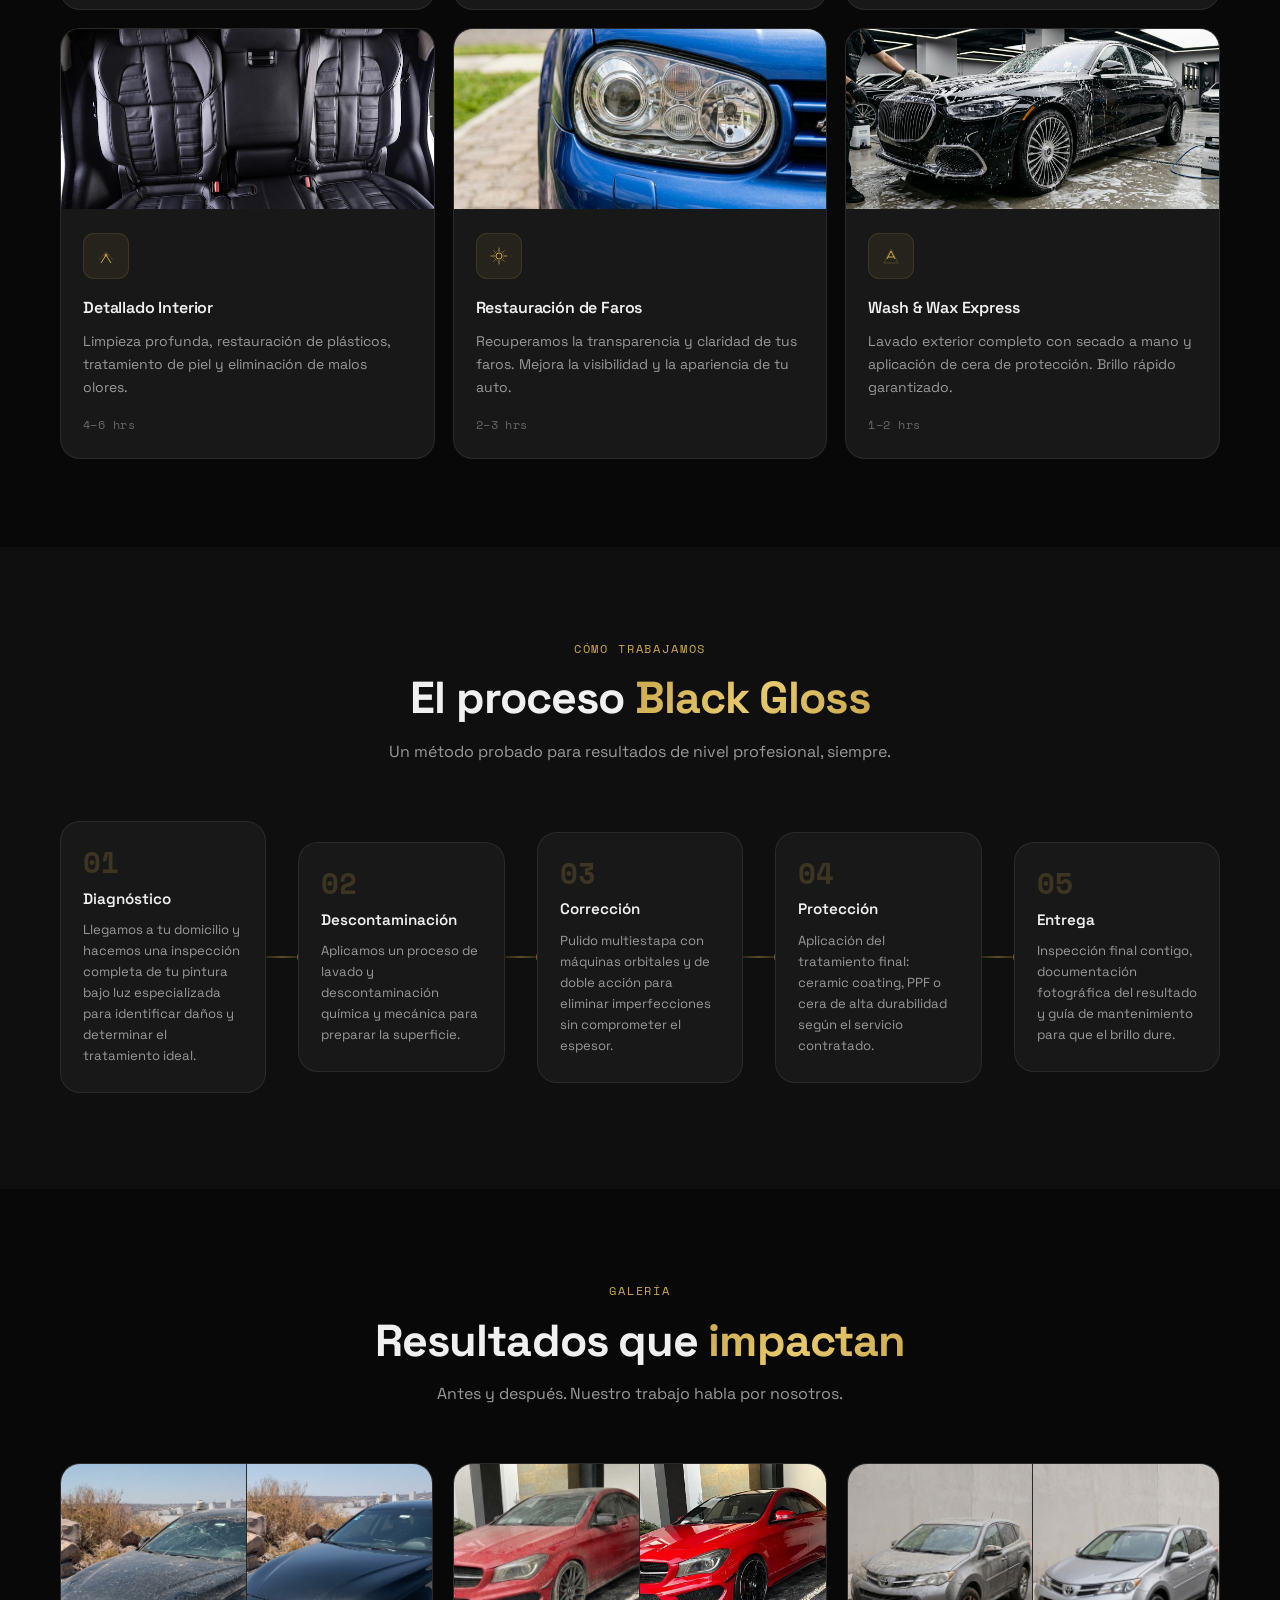
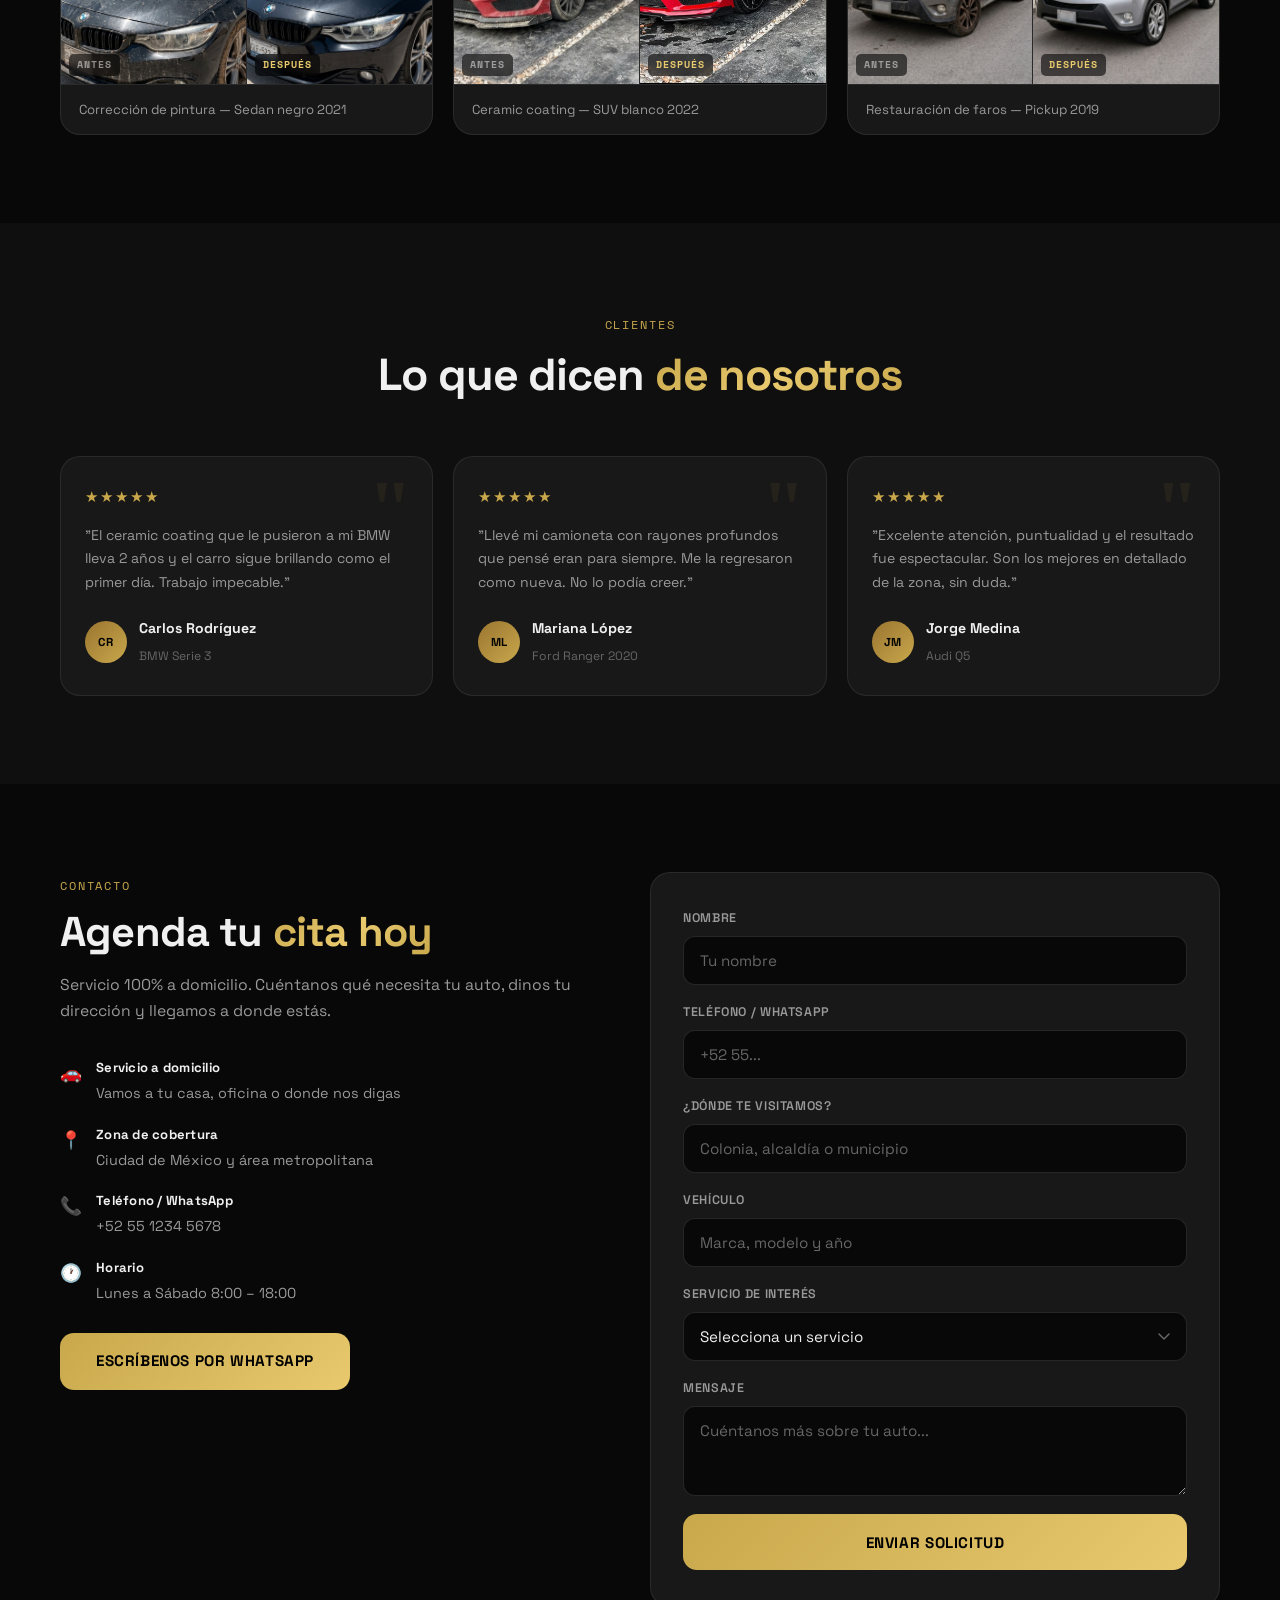
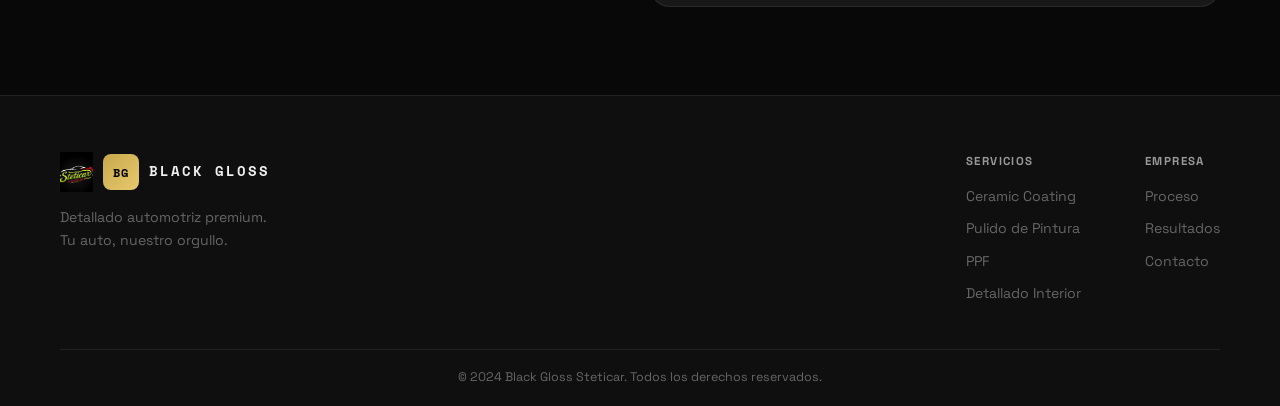
==== commit 36227379: "Initial commit: Black Gloss Steticar website" ====
--- a/index.html
+++ b/index.html
@@ -9,7 +9,18 @@
   <meta property="og:title" content="Black Gloss Steticar" />
   <meta property="og:description" content="Detallado automotriz premium. Pulido, ceramic coating y restauración de pintura." />
   <meta property="og:type" content="website" />
+
+  <!--
+  ============================================================
+  IMAGEN OG (preview al compartir en redes sociales)
+  Reemplaza hero-auto.jpg por tu mejor foto de trabajo.
+  Tamaño recomendado: 1200 x 630 px
+  ============================================================
+  -->
+  <meta property="og:image" content="img/hero-auto.jpg" />
   <meta name="twitter:card" content="summary_large_image" />
+  <meta name="twitter:image" content="img/hero-auto.jpg" />
+
   <link rel="preconnect" href="https://fonts.googleapis.com" />
   <link rel="preconnect" href="https://fonts.gstatic.com" crossorigin />
   <link href="https://fonts.googleapis.com/css2?family=Space+Grotesk:wght@300;400;500;600;700&family=Space+Mono:wght@400;700&display=swap" rel="stylesheet" />
@@ -17,12 +28,36 @@
 </head>
 <body>
 
-  <!-- NAV -->
+  <!-- ============================================================
+  NAV
+  ============================================================ -->
   <nav class="nav" id="nav">
     <div class="nav-inner">
       <a href="#inicio" class="logo">
-        <span class="logo-mark">BG</span>
-        <span class="logo-text">BLACK GLOSS</span>
+
+        <!--
+        ════════════════════════════════════════
+        LOGO
+        Sube tu logo a:  img/logo.png
+        Tamaño recomendado: mínimo 300px de ancho, fondo transparente (PNG).
+        Si no subes el logo, se muestra el texto "BG / BLACK GLOSS" automáticamente.
+        ════════════════════════════════════════
+        -->
+        <img
+          src="img/logo.png"
+          alt="Black Gloss Steticar"
+          class="logo-img"
+          width="160"
+          height="40"
+
+
+          onerror="this.style.display='none'; document.querySelectorAll('.logo-fallback').forEach(el => el.style.display='flex');"
+        />
+        <span class="logo-fallback">
+          <span class="logo-mark">BG</span>
+          <span class="logo-text">BLACK GLOSS</span>
+        </span>
+
       </a>
       <ul class="nav-links">
         <li><a href="#servicios">Servicios</a></li>
@@ -30,8 +65,8 @@
         <li><a href="#resultados">Resultados</a></li>
         <li><a href="#contacto">Contacto</a></li>
       </ul>
-      <a href="#contacto" class="btn btn-sm">Agendar</a>
-      <button class="hamburger" id="hamburger" aria-label="Menú">
+      <a href="#contacto" class="btn btn-sm nav-cta">Agendar</a>
+      <button class="hamburger" id="hamburger" aria-label="Menú" aria-controls="mobile-menu" aria-expanded="false">
         <span></span><span></span><span></span>
       </button>
     </div>
@@ -48,113 +83,147 @@
     <a href="#contacto" class="btn">Agendar cita</a>
   </div>
 
-  <!-- HERO -->
+  <!-- ============================================================
+  HERO
+  ============================================================ -->
   <section class="hero" id="inicio">
     <div class="hero-bg">
       <div class="gloss-orb orb-1"></div>
       <div class="gloss-orb orb-2"></div>
       <div class="gloss-orb orb-3"></div>
       <div class="grid-overlay"></div>
-    </div>
-    <div class="hero-content">
-      <div class="hero-badge reveal">
-        <span class="dot"></span> Detallado Automotriz Premium
-      </div>
-      <h1 class="hero-title reveal reveal-delay-1">
-        Tu auto merece<br />
-        <span class="gradient-text">brillo de otro nivel</span>
-      </h1>
-      <p class="hero-subtitle reveal reveal-delay-2">
-        Ceramic coating, pulido de pintura y restauración profesional.<br />
-        Resultados que hablan por sí solos.
-      </p>
-      <div class="hero-actions reveal reveal-delay-3">
-        <a href="#contacto" class="btn btn-lg">Agendar ahora</a>
-        <a href="#servicios" class="btn-ghost">Ver servicios →</a>
-      </div>
-      <div class="hero-stats reveal reveal-delay-4">
-        <div class="stat">
-          <span class="stat-num" data-target="800">0</span><span>+</span>
-          <span class="stat-label">Autos tratados</span>
-        </div>
-        <div class="stat-divider"></div>
-        <div class="stat">
-          <span class="stat-num" data-target="5">0</span><span> años</span>
-          <span class="stat-label">De experiencia</span>
-        </div>
-        <div class="stat-divider"></div>
-        <div class="stat">
-          <span class="stat-num" data-target="100">0</span><span>%</span>
-          <span class="stat-label">Satisfacción</span>
-        </div>
-      </div>
-    </div>
-    <div class="hero-car reveal reveal-delay-2">
-      <div class="car-silhouette">
-        <svg viewBox="0 0 600 220" fill="none" xmlns="http://www.w3.org/2000/svg">
-          <ellipse cx="300" cy="200" rx="280" ry="18" fill="url(#shadowGrad)"/>
-          <path d="M60 160 C60 160 80 120 130 100 C180 80 220 70 300 68 C380 66 420 80 470 100 C520 120 540 160 540 160 L540 175 C540 180 535 185 530 185 L70 185 C65 185 60 180 60 175 Z" fill="url(#bodyGrad)" stroke="url(#strokeGrad)" stroke-width="1.5"/>
-          <path d="M150 100 C160 75 190 55 240 48 C270 43 330 43 360 48 C410 55 440 75 450 100 Z" fill="url(#roofGrad)" stroke="url(#strokeGrad)" stroke-width="1"/>
-          <path d="M155 102 L175 68 C185 52 205 45 230 43 L260 41 L260 102 Z" fill="url(#glassGrad)" opacity="0.7"/>
-          <path d="M260 41 L340 41 L340 102 L260 102 Z" fill="url(#glassGrad)" opacity="0.8"/>
-          <path d="M340 41 L370 43 C395 45 415 52 425 68 L445 102 L340 102 Z" fill="url(#glassGrad)" opacity="0.7"/>
-          <circle cx="160" cy="180" r="28" fill="url(#wheelGrad)" stroke="#888" stroke-width="1"/>
-          <circle cx="160" cy="180" r="14" fill="#1a1a1a" stroke="#666" stroke-width="1"/>
-          <circle cx="160" cy="180" r="5" fill="#888"/>
-          <circle cx="440" cy="180" r="28" fill="url(#wheelGrad)" stroke="#888" stroke-width="1"/>
-          <circle cx="440" cy="180" r="14" fill="#1a1a1a" stroke="#666" stroke-width="1"/>
-          <circle cx="440" cy="180" r="5" fill="#888"/>
-          <rect x="62" y="148" width="30" height="14" rx="4" fill="url(#lightGrad)" opacity="0.9"/>
-          <rect x="508" y="148" width="30" height="14" rx="4" fill="#ff4444" opacity="0.7"/>
-          <path d="M100 160 Q300 145 500 160" stroke="url(#glossGrad)" stroke-width="2" opacity="0.5"/>
-          <defs>
-            <linearGradient id="bodyGrad" x1="0" y1="0" x2="0" y2="1">
-              <stop offset="0%" stop-color="#2a2a2a"/>
-              <stop offset="50%" stop-color="#111"/>
-              <stop offset="100%" stop-color="#0a0a0a"/>
-            </linearGradient>
-            <linearGradient id="roofGrad" x1="0" y1="0" x2="0" y2="1">
-              <stop offset="0%" stop-color="#333"/>
-              <stop offset="100%" stop-color="#111"/>
-            </linearGradient>
-            <linearGradient id="glassGrad" x1="0" y1="0" x2="1" y2="1">
-              <stop offset="0%" stop-color="#4af" stop-opacity="0.3"/>
-              <stop offset="100%" stop-color="#07f" stop-opacity="0.15"/>
-            </linearGradient>
-            <linearGradient id="wheelGrad" x1="0" y1="0" x2="1" y2="1">
-              <stop offset="0%" stop-color="#444"/>
-              <stop offset="100%" stop-color="#111"/>
-            </linearGradient>
-            <linearGradient id="lightGrad" x1="0" y1="0" x2="1" y2="0">
-              <stop offset="0%" stop-color="#fff7aa"/>
-              <stop offset="100%" stop-color="#ffd700"/>
-            </linearGradient>
-            <linearGradient id="strokeGrad" x1="0" y1="0" x2="0" y2="1">
-              <stop offset="0%" stop-color="#555"/>
-              <stop offset="100%" stop-color="#222"/>
-            </linearGradient>
-            <linearGradient id="glossGrad" x1="0" y1="0" x2="1" y2="0">
-              <stop offset="0%" stop-color="transparent"/>
-              <stop offset="30%" stop-color="#ffffff"/>
-              <stop offset="70%" stop-color="#ffffff"/>
-              <stop offset="100%" stop-color="transparent"/>
-            </linearGradient>
-            <radialGradient id="shadowGrad" cx="50%" cy="50%">
-              <stop offset="0%" stop-color="#000" stop-opacity="0.5"/>
-              <stop offset="100%" stop-color="#000" stop-opacity="0"/>
-            </radialGradient>
-          </defs>
-        </svg>
-        <div class="car-shine"></div>
-      </div>
-    </div>
+
+      <!--
+      ════════════════════════════════════════
+      IMAGEN DE FONDO DEL HERO (opcional)
+      Sube una foto impactante de un auto recién detallado a: img/hero-bg.jpg
+      Tamaño recomendado: 1920 x 1080 px, oscura o con overlay
+      Si no subes la imagen, el fondo animado se ve igualmente genial.
+      ════════════════════════════════════════
+      -->
+      <img src="img/hero-bg.jpg" alt="" class="hero-bg-img" aria-hidden="true" width="1600" height="900" />
+    </div>
+
+    <div class="hero-inner">
+      <div class="hero-content">
+        <div class="hero-badge reveal">
+          <span class="dot"></span> Detallado Automotriz Premium
+        </div>
+        <h1 class="hero-title reveal reveal-delay-1">
+          Tu auto merece<br />
+          <span class="gradient-text">brillo de otro nivel</span>
+        </h1>
+        <p class="hero-subtitle reveal reveal-delay-2">
+          Ceramic coating, pulido de pintura y restauración profesional.<br class="br-desktop" />
+          <strong class="hero-domicilio">🚗 Vamos a donde estás tú.</strong>
+        </p>
+        <div class="hero-actions reveal reveal-delay-3">
+          <a href="#contacto" class="btn btn-lg">Agendar ahora</a>
+          <a href="#servicios" class="btn-ghost">Ver servicios →</a>
+        </div>
+        <div class="hero-stats reveal reveal-delay-4">
+          <div class="stat">
+            <span class="stat-num" data-target="800">0</span><span>+</span>
+            <span class="stat-label">Autos tratados</span>
+          </div>
+          <div class="stat-divider"></div>
+          <div class="stat">
+            <span class="stat-num" data-target="5">0</span><span> años</span>
+            <span class="stat-label">De experiencia</span>
+          </div>
+          <div class="stat-divider"></div>
+          <div class="stat">
+            <span class="stat-num" data-target="100">0</span><span>%</span>
+            <span class="stat-label">Satisfacción</span>
+          </div>
+        </div>
+      </div>
+
+      <!--
+      ════════════════════════════════════════
+      FOTO DEL AUTO (hero derecha en desktop, abajo en móvil)
+      Sube tu mejor foto de auto detallado a: img/hero-auto.jpg
+      Tamaño recomendado: 900 x 600 px
+      Si no hay imagen, se mantiene el auto SVG animado como respaldo.
+      ════════════════════════════════════════
+      -->
+      <div class="hero-car reveal reveal-delay-2">
+        <div class="hero-car-wrap">
+          <img
+            src="img/hero-auto.jpg"
+            alt="Auto detallado por Black Gloss Steticar"
+            class="hero-car-img"
+            width="900"
+            height="675"
+
+
+
+            onerror="this.style.display='none'; this.nextElementSibling.style.display='block';"
+          />
+          <!-- Respaldo SVG si no hay imagen -->
+          <div class="car-silhouette" style="display:none;">
+            <svg viewBox="0 0 600 220" fill="none" xmlns="http://www.w3.org/2000/svg">
+              <ellipse cx="300" cy="200" rx="280" ry="18" fill="url(#shadowGrad)"/>
+              <path d="M60 160 C60 160 80 120 130 100 C180 80 220 70 300 68 C380 66 420 80 470 100 C520 120 540 160 540 160 L540 175 C540 180 535 185 530 185 L70 185 C65 185 60 180 60 175 Z" fill="url(#bodyGrad)" stroke="url(#strokeGrad)" stroke-width="1.5"/>
+              <path d="M150 100 C160 75 190 55 240 48 C270 43 330 43 360 48 C410 55 440 75 450 100 Z" fill="url(#roofGrad)" stroke="url(#strokeGrad)" stroke-width="1"/>
+              <path d="M155 102 L175 68 C185 52 205 45 230 43 L260 41 L260 102 Z" fill="url(#glassGrad)" opacity="0.7"/>
+              <path d="M260 41 L340 41 L340 102 L260 102 Z" fill="url(#glassGrad)" opacity="0.8"/>
+              <path d="M340 41 L370 43 C395 45 415 52 425 68 L445 102 L340 102 Z" fill="url(#glassGrad)" opacity="0.7"/>
+              <circle cx="160" cy="180" r="28" fill="url(#wheelGrad)" stroke="#888" stroke-width="1"/>
+              <circle cx="160" cy="180" r="14" fill="#1a1a1a" stroke="#666" stroke-width="1"/>
+              <circle cx="160" cy="180" r="5" fill="#888"/>
+              <circle cx="440" cy="180" r="28" fill="url(#wheelGrad)" stroke="#888" stroke-width="1"/>
+              <circle cx="440" cy="180" r="14" fill="#1a1a1a" stroke="#666" stroke-width="1"/>
+              <circle cx="440" cy="180" r="5" fill="#888"/>
+              <rect x="62" y="148" width="30" height="14" rx="4" fill="url(#lightGrad)" opacity="0.9"/>
+              <rect x="508" y="148" width="30" height="14" rx="4" fill="#ff4444" opacity="0.7"/>
+              <path d="M100 160 Q300 145 500 160" stroke="url(#glossGrad)" stroke-width="2" opacity="0.5"/>
+              <defs>
+                <linearGradient id="bodyGrad" x1="0" y1="0" x2="0" y2="1">
+                  <stop offset="0%" stop-color="#2a2a2a"/><stop offset="50%" stop-color="#111"/><stop offset="100%" stop-color="#0a0a0a"/>
+                </linearGradient>
+                <linearGradient id="roofGrad" x1="0" y1="0" x2="0" y2="1">
+                  <stop offset="0%" stop-color="#333"/><stop offset="100%" stop-color="#111"/>
+                </linearGradient>
+                <linearGradient id="glassGrad" x1="0" y1="0" x2="1" y2="1">
+                  <stop offset="0%" stop-color="#4af" stop-opacity="0.3"/><stop offset="100%" stop-color="#07f" stop-opacity="0.15"/>
+                </linearGradient>
+                <linearGradient id="wheelGrad" x1="0" y1="0" x2="1" y2="1">
+                  <stop offset="0%" stop-color="#444"/><stop offset="100%" stop-color="#111"/>
+                </linearGradient>
+                <linearGradient id="lightGrad" x1="0" y1="0" x2="1" y2="0">
+                  <stop offset="0%" stop-color="#fff7aa"/><stop offset="100%" stop-color="#ffd700"/>
+                </linearGradient>
+                <linearGradient id="strokeGrad" x1="0" y1="0" x2="0" y2="1">
+                  <stop offset="0%" stop-color="#555"/><stop offset="100%" stop-color="#222"/>
+                </linearGradient>
+                <linearGradient id="glossGrad" x1="0" y1="0" x2="1" y2="0">
+                  <stop offset="0%" stop-color="transparent"/>
+                  <stop offset="30%" stop-color="#ffffff"/>
+                  <stop offset="70%" stop-color="#ffffff"/>
+                  <stop offset="100%" stop-color="transparent"/>
+                </linearGradient>
+                <radialGradient id="shadowGrad" cx="50%" cy="50%">
+                  <stop offset="0%" stop-color="#000" stop-opacity="0.5"/>
+                  <stop offset="100%" stop-color="#000" stop-opacity="0"/>
+                </radialGradient>
+              </defs>
+            </svg>
+          </div>
+          <div class="car-shine"></div>
+        </div>
+      </div>
+    </div>
+
     <div class="scroll-hint">
       <span>scroll</span>
       <div class="scroll-arrow"></div>
     </div>
   </section>
 
-  <!-- SERVICIOS -->
+  <!-- ============================================================
+  SERVICIOS
+  ============================================================ -->
   <section class="section" id="servicios">
     <div class="container">
       <div class="section-header reveal">
@@ -163,100 +232,127 @@
         <p>Cada servicio diseñado para proteger y realzar la belleza de tu vehículo.</p>
       </div>
       <div class="services-grid">
+
+        <!--
+        ════════════════════════════════════════
+        IMÁGENES DE SERVICIOS (opcionales)
+        Sube fotos de cada servicio a la carpeta img/:
+          img/servicio-ceramic.jpg     — foto del ceramic coating aplicándose
+          img/servicio-pulido.jpg      — pulido de pintura
+          img/servicio-ppf.jpg         — Paint Protection Film
+          img/servicio-interior.jpg    — detallado interior
+          img/servicio-faros.jpg       — restauración de faros
+          img/servicio-wash.jpg        — wash & wax
+        Tamaño recomendado: 600 x 400 px
+        Si no subes imagen, el ícono SVG se muestra solo.
+        ════════════════════════════════════════
+        -->
+
         <div class="service-card reveal" data-delay="0">
-          <div class="service-icon">
-            <svg viewBox="0 0 48 48" fill="none">
-              <circle cx="24" cy="24" r="20" stroke="currentColor" stroke-width="1.5" opacity="0.3"/>
-              <path d="M12 24 C12 17 17 12 24 12 C31 12 36 17 36 24" stroke="currentColor" stroke-width="2" stroke-linecap="round"/>
-              <path d="M24 36 C17 36 12 31 12 24" stroke="currentColor" stroke-width="2" stroke-linecap="round" stroke-dasharray="3 3"/>
-              <circle cx="24" cy="24" r="4" fill="currentColor" opacity="0.8"/>
-            </svg>
-          </div>
-          <h3>Ceramic Coating</h3>
-          <p>Protección de larga duración contra rayones, UV y contaminantes. Brillo profundo garantizado por años.</p>
-          <div class="service-meta">
-            <span class="duration">2–3 días</span>
-            <span class="tag-premium">Premium</span>
-          </div>
-        </div>
+          <div class="service-img-wrap">
+            <img src="img/servicio-ceramic.webp" alt="Ceramic Coating" class="service-img" width="600" height="400" onerror="this.parentElement.style.display='none';" />
+          </div>
+          <div class="service-body">
+            <div class="service-icon">
+              <svg viewBox="0 0 48 48" fill="none"><circle cx="24" cy="24" r="20" stroke="currentColor" stroke-width="1.5" opacity="0.3"/><path d="M12 24 C12 17 17 12 24 12 C31 12 36 17 36 24" stroke="currentColor" stroke-width="2" stroke-linecap="round"/><path d="M24 36 C17 36 12 31 12 24" stroke="currentColor" stroke-width="2" stroke-linecap="round" stroke-dasharray="3 3"/><circle cx="24" cy="24" r="4" fill="currentColor" opacity="0.8"/></svg>
+            </div>
+            <h3>Ceramic Coating</h3>
+            <p>Protección de larga duración contra rayones, UV y contaminantes. Brillo profundo garantizado por años.</p>
+            <div class="service-meta">
+              <span class="duration">2–3 días</span>
+              <span class="tag-premium">Premium</span>
+            </div>
+          </div>
+        </div>
+
         <div class="service-card reveal" data-delay="100">
-          <div class="service-icon">
-            <svg viewBox="0 0 48 48" fill="none">
-              <path d="M8 24 Q24 8 40 24 Q24 40 8 24Z" stroke="currentColor" stroke-width="1.5" fill="none" opacity="0.3"/>
-              <path d="M14 24 Q24 14 34 24 Q24 34 14 24Z" stroke="currentColor" stroke-width="2" fill="none"/>
-              <path d="M20 24 Q24 20 28 24" stroke="currentColor" stroke-width="2.5" stroke-linecap="round"/>
-            </svg>
-          </div>
-          <h3>Pulido de Pintura</h3>
-          <p>Eliminamos rayones, swirl marks y oxidación. Tu pintura queda como recién salida de agencia.</p>
-          <div class="service-meta">
-            <span class="duration">1 día</span>
-          </div>
-        </div>
+          <div class="service-img-wrap">
+            <img src="img/servicio-pulido.jpg" alt="Pulido de Pintura" class="service-img" width="600" height="400" onerror="this.parentElement.style.display='none';" />
+          </div>
+          <div class="service-body">
+            <div class="service-icon">
+              <svg viewBox="0 0 48 48" fill="none"><path d="M8 24 Q24 8 40 24 Q24 40 8 24Z" stroke="currentColor" stroke-width="1.5" fill="none" opacity="0.3"/><path d="M14 24 Q24 14 34 24 Q24 34 14 24Z" stroke="currentColor" stroke-width="2" fill="none"/><path d="M20 24 Q24 20 28 24" stroke="currentColor" stroke-width="2.5" stroke-linecap="round"/></svg>
+            </div>
+            <h3>Pulido de Pintura</h3>
+            <p>Eliminamos rayones, swirl marks y oxidación. Tu pintura queda como recién salida de agencia.</p>
+            <div class="service-meta">
+              <span class="duration">1 día</span>
+            </div>
+          </div>
+        </div>
+
         <div class="service-card reveal" data-delay="200">
-          <div class="service-icon">
-            <svg viewBox="0 0 48 48" fill="none">
-              <rect x="10" y="10" width="28" height="28" rx="4" stroke="currentColor" stroke-width="1.5" opacity="0.3"/>
-              <path d="M16 18 L32 18 M16 24 L32 24 M16 30 L26 30" stroke="currentColor" stroke-width="2" stroke-linecap="round"/>
-              <circle cx="34" cy="30" r="5" fill="none" stroke="currentColor" stroke-width="2"/>
-              <path d="M37.5 33.5 L40 36" stroke="currentColor" stroke-width="2" stroke-linecap="round"/>
-            </svg>
-          </div>
-          <h3>Paint Protection Film</h3>
-          <p>Film transparente de alta tecnología que protege tu pintura de impactos, piedras y arañazos diarios.</p>
-          <div class="service-meta">
-            <span class="duration">1–2 días</span>
-            <span class="tag-premium">Premium</span>
-          </div>
-        </div>
+          <div class="service-img-wrap">
+            <img src="img/servicio-ppf.jpg" alt="Paint Protection Film" class="service-img" width="600" height="400" onerror="this.parentElement.style.display='none';" />
+          </div>
+          <div class="service-body">
+            <div class="service-icon">
+              <svg viewBox="0 0 48 48" fill="none"><rect x="10" y="10" width="28" height="28" rx="4" stroke="currentColor" stroke-width="1.5" opacity="0.3"/><path d="M16 18 L32 18 M16 24 L32 24 M16 30 L26 30" stroke="currentColor" stroke-width="2" stroke-linecap="round"/><circle cx="34" cy="30" r="5" fill="none" stroke="currentColor" stroke-width="2"/><path d="M37.5 33.5 L40 36" stroke="currentColor" stroke-width="2" stroke-linecap="round"/></svg>
+            </div>
+            <h3>Paint Protection Film</h3>
+            <p>Film transparente de alta tecnología que protege tu pintura de impactos, piedras y arañazos diarios.</p>
+            <div class="service-meta">
+              <span class="duration">1–2 días</span>
+              <span class="tag-premium">Premium</span>
+            </div>
+          </div>
+        </div>
+
         <div class="service-card reveal" data-delay="0">
-          <div class="service-icon">
-            <svg viewBox="0 0 48 48" fill="none">
-              <path d="M10 32 L24 16 L38 32" stroke="currentColor" stroke-width="1.5" opacity="0.3"/>
-              <path d="M14 38 L24 22 L34 38" stroke="currentColor" stroke-width="2"/>
-              <circle cx="24" cy="22" r="3" fill="currentColor" opacity="0.8"/>
-            </svg>
-          </div>
-          <h3>Detallado Interior</h3>
-          <p>Limpieza profunda, restauración de plásticos, tratamiento de piel y eliminación de malos olores.</p>
-          <div class="service-meta">
-            <span class="duration">4–6 hrs</span>
-          </div>
-        </div>
+          <div class="service-img-wrap">
+            <img src="img/servicio-interior.jpg" alt="Detallado Interior" class="service-img" width="600" height="400" onerror="this.parentElement.style.display='none';" />
+          </div>
+          <div class="service-body">
+            <div class="service-icon">
+              <svg viewBox="0 0 48 48" fill="none"><path d="M10 32 L24 16 L38 32" stroke="currentColor" stroke-width="1.5" opacity="0.3"/><path d="M14 38 L24 22 L34 38" stroke="currentColor" stroke-width="2"/><circle cx="24" cy="22" r="3" fill="currentColor" opacity="0.8"/></svg>
+            </div>
+            <h3>Detallado Interior</h3>
+            <p>Limpieza profunda, restauración de plásticos, tratamiento de piel y eliminación de malos olores.</p>
+            <div class="service-meta">
+              <span class="duration">4–6 hrs</span>
+            </div>
+          </div>
+        </div>
+
         <div class="service-card reveal" data-delay="100">
-          <div class="service-icon">
-            <svg viewBox="0 0 48 48" fill="none">
-              <circle cx="24" cy="24" r="10" stroke="currentColor" stroke-width="1.5" opacity="0.3"/>
-              <circle cx="24" cy="24" r="6" stroke="currentColor" stroke-width="2"/>
-              <path d="M24 8 L24 14 M24 34 L24 40 M8 24 L14 24 M34 24 L40 24" stroke="currentColor" stroke-width="1.5" stroke-linecap="round"/>
-              <path d="M13 13 L17 17 M31 31 L35 35 M35 13 L31 17 M17 31 L13 35" stroke="currentColor" stroke-width="1.5" stroke-linecap="round" opacity="0.6"/>
-            </svg>
-          </div>
-          <h3>Restauración de Faros</h3>
-          <p>Recuperamos la transparencia y claridad de tus faros. Mejora la visibilidad y la apariencia de tu auto.</p>
-          <div class="service-meta">
-            <span class="duration">2–3 hrs</span>
-          </div>
-        </div>
+          <div class="service-img-wrap">
+            <img src="img/servicio-faros.png" alt="Restauración de Faros" class="service-img" width="600" height="400" onerror="this.parentElement.style.display='none';" />
+          </div>
+          <div class="service-body">
+            <div class="service-icon">
+              <svg viewBox="0 0 48 48" fill="none"><circle cx="24" cy="24" r="10" stroke="currentColor" stroke-width="1.5" opacity="0.3"/><circle cx="24" cy="24" r="6" stroke="currentColor" stroke-width="2"/><path d="M24 8 L24 14 M24 34 L24 40 M8 24 L14 24 M34 24 L40 24" stroke="currentColor" stroke-width="1.5" stroke-linecap="round"/><path d="M13 13 L17 17 M31 31 L35 35 M35 13 L31 17 M17 31 L13 35" stroke="currentColor" stroke-width="1.5" stroke-linecap="round" opacity="0.6"/></svg>
+            </div>
+            <h3>Restauración de Faros</h3>
+            <p>Recuperamos la transparencia y claridad de tus faros. Mejora la visibilidad y la apariencia de tu auto.</p>
+            <div class="service-meta">
+              <span class="duration">2–3 hrs</span>
+            </div>
+          </div>
+        </div>
+
         <div class="service-card reveal" data-delay="200">
-          <div class="service-icon">
-            <svg viewBox="0 0 48 48" fill="none">
-              <path d="M10 38 L24 10 L38 38 Z" stroke="currentColor" stroke-width="1.5" fill="none" opacity="0.3"/>
-              <path d="M16 30 L24 14 L32 30" stroke="currentColor" stroke-width="2" fill="none"/>
-              <path d="M18 26 L30 26" stroke="currentColor" stroke-width="2" stroke-linecap="round"/>
-            </svg>
-          </div>
-          <h3>Wash & Wax Express</h3>
-          <p>Lavado exterior completo con secado a mano y aplicación de cera de protección. Brillo rápido garantizado.</p>
-          <div class="service-meta">
-            <span class="duration">1–2 hrs</span>
-          </div>
-        </div>
+          <div class="service-img-wrap">
+            <img src="img/servicio-wash.png" alt="Wash & Wax Express" class="service-img" width="600" height="400" onerror="this.parentElement.style.display='none';" />
+          </div>
+          <div class="service-body">
+            <div class="service-icon">
+              <svg viewBox="0 0 48 48" fill="none"><path d="M10 38 L24 10 L38 38 Z" stroke="currentColor" stroke-width="1.5" fill="none" opacity="0.3"/><path d="M16 30 L24 14 L32 30" stroke="currentColor" stroke-width="2" fill="none"/><path d="M18 26 L30 26" stroke="currentColor" stroke-width="2" stroke-linecap="round"/></svg>
+            </div>
+            <h3>Wash & Wax Express</h3>
+            <p>Lavado exterior completo con secado a mano y aplicación de cera de protección. Brillo rápido garantizado.</p>
+            <div class="service-meta">
+              <span class="duration">1–2 hrs</span>
+            </div>
+          </div>
+        </div>
+
       </div>
     </div>
   </section>
 
-  <!-- PROCESO -->
+  <!-- ============================================================
+  PROCESO
+  ============================================================ -->
   <section class="section section-dark" id="proceso">
     <div class="container">
       <div class="section-header reveal">
@@ -269,7 +365,7 @@
           <div class="step-number">01</div>
           <div class="step-content">
             <h3>Diagnóstico</h3>
-            <p>Inspeccionamos cada centímetro de tu pintura bajo luz especializada para identificar daños y determinar el tratamiento ideal.</p>
+            <p>Llegamos a tu domicilio y hacemos una inspección completa de tu pintura bajo luz especializada para identificar daños y determinar el tratamiento ideal.</p>
           </div>
         </div>
         <div class="process-connector reveal" data-delay="50"></div>
@@ -308,7 +404,9 @@
     </div>
   </section>
 
-  <!-- RESULTADOS -->
+  <!-- ============================================================
+  RESULTADOS — GALERÍA ANTES / DESPUÉS
+  ============================================================ -->
   <section class="section" id="resultados">
     <div class="container">
       <div class="section-header reveal">
@@ -316,51 +414,64 @@
         <h2>Resultados que <span class="gradient-text">impactan</span></h2>
         <p>Antes y después. Nuestro trabajo habla por nosotros.</p>
       </div>
+
       <div class="gallery-grid">
+
         <div class="gallery-card reveal" data-delay="0">
           <div class="ba-card">
-            <div class="ba-before">
-              <div class="ba-visual ba-before-vis"></div>
+            <div class="ba-half">
+              <img src="img/antes-1.png" alt="Antes — corrección de pintura" class="ba-img" width="900" height="600" onerror="this.style.display='none'; this.nextElementSibling.style.display='block';" />
+              <div class="ba-placeholder ba-placeholder-before" style="display:none;"></div>
               <span class="ba-label">Antes</span>
             </div>
-            <div class="ba-after">
-              <div class="ba-visual ba-after-vis"></div>
-              <span class="ba-label">Después</span>
+            <div class="ba-half">
+              <img src="img/despues-1.png" alt="Después — corrección de pintura" class="ba-img" width="900" height="600" onerror="this.style.display='none'; this.nextElementSibling.style.display='block';" />
+              <div class="ba-placeholder ba-placeholder-after" style="display:none;"></div>
+              <span class="ba-label after-label">Después</span>
             </div>
           </div>
           <p class="gallery-caption">Corrección de pintura — Sedan negro 2021</p>
         </div>
+
         <div class="gallery-card reveal" data-delay="100">
           <div class="ba-card">
-            <div class="ba-before">
-              <div class="ba-visual ba-before-vis2"></div>
+            <div class="ba-half">
+              <img src="img/antes-2.png" alt="Antes — ceramic coating" class="ba-img" width="900" height="600" onerror="this.style.display='none'; this.nextElementSibling.style.display='block';" />
+              <div class="ba-placeholder ba-placeholder-before" style="display:none;"></div>
               <span class="ba-label">Antes</span>
             </div>
-            <div class="ba-after">
-              <div class="ba-visual ba-after-vis2"></div>
-              <span class="ba-label">Después</span>
+            <div class="ba-half">
+              <img src="img/despues-2.jpg" alt="Después — ceramic coating" class="ba-img" width="900" height="600" onerror="this.style.display='none'; this.nextElementSibling.style.display='block';" />
+              <div class="ba-placeholder ba-placeholder-after" style="display:none;"></div>
+              <span class="ba-label after-label">Después</span>
             </div>
           </div>
           <p class="gallery-caption">Ceramic coating — SUV blanco 2022</p>
         </div>
+
         <div class="gallery-card reveal" data-delay="200">
           <div class="ba-card">
-            <div class="ba-before">
-              <div class="ba-visual ba-before-vis3"></div>
+            <div class="ba-half">
+              <img src="img/antes-3.png" alt="Antes — restauración de faros" class="ba-img" width="900" height="600" onerror="this.style.display='none'; this.nextElementSibling.style.display='block';" />
+              <div class="ba-placeholder ba-placeholder-before" style="display:none;"></div>
               <span class="ba-label">Antes</span>
             </div>
-            <div class="ba-after">
-              <div class="ba-visual ba-after-vis3"></div>
-              <span class="ba-label">Después</span>
+            <div class="ba-half">
+              <img src="img/despues-3.png" alt="Después — restauración de faros" class="ba-img" width="900" height="600" onerror="this.style.display='none'; this.nextElementSibling.style.display='block';" />
+              <div class="ba-placeholder ba-placeholder-after" style="display:none;"></div>
+              <span class="ba-label after-label">Después</span>
             </div>
           </div>
           <p class="gallery-caption">Restauración de faros — Pickup 2019</p>
         </div>
+
       </div>
     </div>
   </section>
 
-  <!-- TESTIMONIOS -->
+  <!-- ============================================================
+  TESTIMONIOS
+  ============================================================ -->
   <section class="section section-dark">
     <div class="container">
       <div class="section-header reveal">
@@ -368,57 +479,90 @@
         <h2>Lo que dicen <span class="gradient-text">de nosotros</span></h2>
       </div>
       <div class="testimonials-grid">
+
+        <!--
+        ════════════════════════════════════════
+        FOTOS DE CLIENTES (opcionales)
+        Si tienes fotos de tus clientes, súbelas a img/:
+          img/cliente-1.jpg
+          img/cliente-2.jpg
+          img/cliente-3.jpg
+        Si no hay foto, se muestra el avatar con iniciales.
+        ════════════════════════════════════════
+        -->
+
         <div class="testimonial-card reveal" data-delay="0">
           <div class="stars">★★★★★</div>
           <p>"El ceramic coating que le pusieron a mi BMW lleva 2 años y el carro sigue brillando como el primer día. Trabajo impecable."</p>
           <div class="testimonial-author">
-            <div class="author-avatar">CR</div>
+            <div class="author-avatar-wrap">
+              <img src="img/cliente-1.jpg" alt="Carlos Rodríguez" class="author-photo" width="42" height="42" onerror="this.style.display='none'; this.nextElementSibling.style.display='flex';" />
+              <div class="author-avatar" style="display:none;">CR</div>
+            </div>
             <div>
               <strong>Carlos Rodríguez</strong>
               <span>BMW Serie 3</span>
             </div>
           </div>
         </div>
+
         <div class="testimonial-card reveal" data-delay="150">
           <div class="stars">★★★★★</div>
           <p>"Llevé mi camioneta con rayones profundos que pensé eran para siempre. Me la regresaron como nueva. No lo podía creer."</p>
           <div class="testimonial-author">
-            <div class="author-avatar">ML</div>
+            <div class="author-avatar-wrap">
+              <img src="img/cliente-2.jpg" alt="Mariana López" class="author-photo" width="42" height="42" onerror="this.style.display='none'; this.nextElementSibling.style.display='flex';" />
+              <div class="author-avatar" style="display:none;">ML</div>
+            </div>
             <div>
               <strong>Mariana López</strong>
               <span>Ford Ranger 2020</span>
             </div>
           </div>
         </div>
+
         <div class="testimonial-card reveal" data-delay="300">
           <div class="stars">★★★★★</div>
           <p>"Excelente atención, puntualidad y el resultado fue espectacular. Son los mejores en detallado de la zona, sin duda."</p>
           <div class="testimonial-author">
-            <div class="author-avatar">JM</div>
+            <div class="author-avatar-wrap">
+              <img src="img/cliente-3.jpg" alt="Jorge Medina" class="author-photo" width="42" height="42" onerror="this.style.display='none'; this.nextElementSibling.style.display='flex';" />
+              <div class="author-avatar" style="display:none;">JM</div>
+            </div>
             <div>
               <strong>Jorge Medina</strong>
               <span>Audi Q5</span>
             </div>
           </div>
         </div>
+
       </div>
     </div>
   </section>
 
-  <!-- CONTACTO -->
+  <!-- ============================================================
+  CONTACTO
+  ============================================================ -->
   <section class="section" id="contacto">
     <div class="container">
       <div class="contact-layout">
         <div class="contact-info reveal">
           <span class="section-tag">Contacto</span>
           <h2>Agenda tu <span class="gradient-text">cita hoy</span></h2>
-          <p>Cuéntanos qué necesita tu auto y te mandamos una cotización sin compromiso.</p>
+          <p>Servicio 100% a domicilio. Cuéntanos qué necesita tu auto, dinos tu dirección y llegamos a donde estás.</p>
           <div class="contact-details">
+            <div class="contact-item">
+              <div class="contact-icon">🚗</div>
+              <div>
+                <strong>Servicio a domicilio</strong>
+                <span>Vamos a tu casa, oficina o donde nos digas</span>
+              </div>
+            </div>
             <div class="contact-item">
               <div class="contact-icon">📍</div>
               <div>
-                <strong>Ubicación</strong>
-                <span>Ciudad de México, CDMX</span>
+                <strong>Zona de cobertura</strong>
+                <span>Ciudad de México y área metropolitana</span>
               </div>
             </div>
             <div class="contact-item">
@@ -436,6 +580,19 @@
               </div>
             </div>
           </div>
+
+          <!--
+          ════════════════════════════════════════
+          FOTO DEL EQUIPO / TRABAJO A DOMICILIO (opcional)
+          Sube una foto de tu equipo trabajando a domicilio o
+          de tus herramientas y productos a: img/equipo.jpg
+          Tamaño recomendado: 700 x 450 px
+          ════════════════════════════════════════
+          -->
+          <div class="taller-img-wrap">
+            <img src="img/equipo.jpg" alt="Equipo Black Gloss Steticar trabajando a domicilio" class="taller-img" width="1200" height="675" onerror="this.parentElement.style.display='none';" />
+          </div>
+
           <a href="https://wa.me/525512345678?text=Hola%2C%20quiero%20agendar%20una%20cita%20con%20Black%20Gloss%20Steticar" class="btn btn-lg" target="_blank" rel="noopener">
             Escríbenos por WhatsApp
           </a>
@@ -446,8 +603,12 @@
             <input type="text" id="nombre" name="nombre" placeholder="Tu nombre" required />
           </div>
           <div class="form-group">
-            <label for="tel">Teléfono</label>
-            <input type="tel" id="tel" name="tel" placeholder="+52 55..." />
+            <label for="tel">Teléfono / WhatsApp</label>
+            <input type="tel" id="tel" name="tel" placeholder="+52 55..." required />
+          </div>
+          <div class="form-group">
+            <label for="direccion">¿Dónde te visitamos?</label>
+            <input type="text" id="direccion" name="direccion" placeholder="Colonia, alcaldía o municipio" required />
           </div>
           <div class="form-group">
             <label for="vehiculo">Vehículo</label>
@@ -462,7 +623,7 @@
               <option>Paint Protection Film</option>
               <option>Detallado Interior</option>
               <option>Restauración de Faros</option>
-              <option>Wash & Wax Express</option>
+              <option>Wash &amp; Wax Express</option>
             </select>
           </div>
           <div class="form-group">
@@ -478,14 +639,28 @@
     </div>
   </section>
 
-  <!-- FOOTER -->
+  <!-- ============================================================
+  FOOTER
+  ============================================================ -->
   <footer class="footer">
     <div class="container">
       <div class="footer-inner">
         <div class="footer-brand">
           <a href="#inicio" class="logo">
-            <span class="logo-mark">BG</span>
-            <span class="logo-text">BLACK GLOSS</span>
+            <img
+              src="img/logo.png"
+              alt="Black Gloss Steticar"
+              class="logo-img"
+              width="160"
+              height="40"
+
+
+              onerror="this.style.display='none'; this.nextElementSibling.style.display='flex';"
+            />
+            <span class="logo-fallback">
+              <span class="logo-mark">BG</span>
+              <span class="logo-text">BLACK GLOSS</span>
+            </span>
           </a>
           <p>Detallado automotriz premium.<br />Tu auto, nuestro orgullo.</p>
         </div>
--- a/style.css
+++ b/style.css
@@ -22,8 +22,6 @@
   --gold: #c9a84c;
   --gold-light: #e8c96d;
   --gold-dark: #9a7430;
-  --blue: #3b82f6;
-  --blue-glow: rgba(59,130,246,0.15);
   --radius: 12px;
   --radius-lg: 20px;
   --transition: 0.3s cubic-bezier(0.4, 0, 0.2, 1);
@@ -31,10 +29,7 @@
   --font-mono: 'Space Mono', monospace;
 }
 
-html {
-  scroll-behavior: smooth;
-  font-size: 16px;
-}
+html { scroll-behavior: smooth; font-size: 16px; }
 
 body {
   font-family: var(--font);
@@ -44,17 +39,14 @@
   overflow-x: hidden;
 }
 
-/* ===== SCROLLBAR ===== */
+img { display: block; max-width: 100%; }
+
 ::-webkit-scrollbar { width: 6px; }
 ::-webkit-scrollbar-track { background: var(--bg); }
 ::-webkit-scrollbar-thumb { background: var(--gold-dark); border-radius: 3px; }
 
 /* ===== UTILITIES ===== */
-.container {
-  max-width: 1200px;
-  margin: 0 auto;
-  padding: 0 24px;
-}
+.container { max-width: 1200px; margin: 0 auto; padding: 0 20px; }
 
 .gradient-text {
   background: linear-gradient(135deg, var(--gold) 0%, var(--gold-light) 50%, var(--gold) 100%);
@@ -67,8 +59,9 @@
 .btn {
   display: inline-flex;
   align-items: center;
+  justify-content: center;
   gap: 8px;
-  padding: 10px 22px;
+  padding: 12px 24px;
   background: linear-gradient(135deg, var(--gold) 0%, var(--gold-light) 100%);
   color: #000;
   font-family: var(--font);
@@ -83,6 +76,8 @@
   transition: var(--transition);
   position: relative;
   overflow: hidden;
+  min-height: 48px;
+  white-space: nowrap;
 }
 
 .btn::before {
@@ -98,9 +93,9 @@
 .btn:hover { transform: translateY(-1px); box-shadow: 0 8px 30px rgba(201,168,76,0.35); }
 .btn:active { transform: translateY(0); }
 
-.btn-lg { padding: 14px 32px; font-size: 0.95rem; border-radius: 14px; }
-.btn-sm { padding: 8px 18px; font-size: 0.8rem; }
-.btn-full { width: 100%; justify-content: center; }
+.btn-lg { padding: 16px 36px; font-size: 0.95rem; border-radius: 14px; min-height: 56px; }
+.btn-sm { padding: 10px 20px; font-size: 0.8rem; min-height: 44px; }
+.btn-full { width: 100%; }
 
 .btn-ghost {
   display: inline-flex;
@@ -111,7 +106,7 @@
   font-weight: 500;
   font-size: 0.95rem;
   transition: color var(--transition);
-  letter-spacing: 0.01em;
+  min-height: 48px;
 }
 .btn-ghost:hover { color: var(--text); }
 
@@ -120,24 +115,25 @@
   position: fixed;
   top: 0; left: 0; right: 0;
   z-index: 100;
-  padding: 16px 24px;
+  padding: 14px 0;
   transition: all var(--transition);
 }
 
 .nav.scrolled {
-  background: rgba(8,8,8,0.92);
+  background: rgba(8,8,8,0.95);
   backdrop-filter: blur(20px);
   -webkit-backdrop-filter: blur(20px);
   border-bottom: 1px solid var(--border);
-  padding: 12px 24px;
+  padding: 10px 0;
 }
 
 .nav-inner {
   max-width: 1200px;
   margin: 0 auto;
-  display: flex;
-  align-items: center;
-  gap: 40px;
+  padding: 0 20px;
+  display: flex;
+  align-items: center;
+  gap: 32px;
 }
 
 .logo {
@@ -146,6 +142,18 @@
   gap: 10px;
   text-decoration: none;
   flex-shrink: 0;
+}
+
+.logo-img {
+  height: 40px;
+  width: auto;
+  object-fit: contain;
+}
+
+.logo-fallback {
+  display: flex;
+  align-items: center;
+  gap: 10px;
 }
 
 .logo-mark {
@@ -161,6 +169,7 @@
   display: flex;
   align-items: center;
   justify-content: center;
+  flex-shrink: 0;
 }
 
 .logo-text {
@@ -174,7 +183,7 @@
 .nav-links {
   display: flex;
   list-style: none;
-  gap: 32px;
+  gap: 28px;
   margin-left: auto;
 }
 
@@ -186,12 +195,9 @@
   transition: color var(--transition);
   letter-spacing: 0.02em;
 }
-
 .nav-links a:hover { color: var(--text); }
 
-.nav .btn {
-  margin-left: 16px;
-}
+.nav-cta { margin-left: 12px; }
 
 .hamburger {
   display: none;
@@ -200,8 +206,12 @@
   background: none;
   border: none;
   cursor: pointer;
-  padding: 4px;
+  padding: 8px;
   margin-left: auto;
+  min-height: 44px;
+  min-width: 44px;
+  align-items: center;
+  justify-content: center;
 }
 
 .hamburger span {
@@ -221,45 +231,39 @@
 .mobile-menu {
   position: fixed;
   top: 0; left: 0; right: 0;
-  background: rgba(8,8,8,0.97);
-  backdrop-filter: blur(20px);
+  background: rgba(8,8,8,0.98);
+  backdrop-filter: blur(24px);
+  -webkit-backdrop-filter: blur(24px);
   z-index: 99;
-  padding: 90px 24px 40px;
+  padding: 88px 24px 40px;
   transform: translateY(-100%);
   transition: transform 0.4s cubic-bezier(0.4, 0, 0.2, 1);
 }
 
 .mobile-menu.open { transform: translateY(0); }
 
-.mobile-menu ul {
-  list-style: none;
-  margin-bottom: 32px;
-}
-
-.mobile-menu ul li {
-  border-bottom: 1px solid var(--border);
-}
+.mobile-menu ul { list-style: none; margin-bottom: 32px; }
+
+.mobile-menu ul li { border-bottom: 1px solid var(--border); }
 
 .mobile-menu ul a {
   display: block;
   padding: 18px 0;
   color: var(--text);
   text-decoration: none;
-  font-size: 1.2rem;
+  font-size: 1.25rem;
   font-weight: 500;
   transition: color var(--transition);
 }
-
 .mobile-menu ul a:hover { color: var(--gold); }
 
 /* ===== HERO ===== */
 .hero {
-  min-height: 100vh;
+  min-height: 100svh;
   position: relative;
   display: flex;
   flex-direction: column;
   justify-content: center;
-  padding: 120px 24px 80px;
   overflow: hidden;
 }
 
@@ -269,10 +273,22 @@
   pointer-events: none;
 }
 
+.hero-bg-img {
+  position: absolute;
+  inset: 0;
+  width: 100%;
+  height: 100%;
+  object-fit: cover;
+  opacity: 0.12;
+  filter: blur(2px);
+  will-change: transform, opacity;
+}
+
 .gloss-orb {
   position: absolute;
   border-radius: 50%;
   filter: blur(80px);
+  pointer-events: none;
 }
 
 .orb-1 {
@@ -311,12 +327,21 @@
   50% { transform: translate(20px, -30px) scale(1.05); }
 }
 
-.hero-content {
-  max-width: 700px;
+/* Hero layout: two-column on desktop */
+.hero-inner {
   position: relative;
   z-index: 2;
+  max-width: 1200px;
   margin: 0 auto;
-}
+  width: 100%;
+  padding: 120px 20px 80px;
+  display: grid;
+  grid-template-columns: 1fr 1fr;
+  gap: 48px;
+  align-items: center;
+}
+
+.hero-content { position: relative; }
 
 .hero-badge {
   display: inline-flex;
@@ -325,11 +350,11 @@
   background: rgba(201,168,76,0.1);
   border: 1px solid rgba(201,168,76,0.25);
   color: var(--gold-light);
-  padding: 6px 16px;
+  padding: 8px 18px;
   border-radius: 100px;
-  font-size: 0.8rem;
+  font-size: 0.78rem;
   font-weight: 500;
-  letter-spacing: 0.05em;
+  letter-spacing: 0.06em;
   text-transform: uppercase;
   margin-bottom: 28px;
 }
@@ -338,6 +363,7 @@
   width: 6px; height: 6px;
   background: var(--gold);
   border-radius: 50%;
+  flex-shrink: 0;
   animation: pulse 2s ease-in-out infinite;
 }
 
@@ -347,27 +373,35 @@
 }
 
 .hero-title {
-  font-size: clamp(2.8rem, 7vw, 5.5rem);
+  font-size: clamp(2.4rem, 5.5vw, 4.5rem);
   font-weight: 700;
   line-height: 1.05;
   letter-spacing: -0.03em;
-  margin-bottom: 24px;
+  margin-bottom: 20px;
 }
 
 .hero-subtitle {
-  font-size: 1.15rem;
+  font-size: 1.05rem;
   color: var(--text-2);
-  line-height: 1.65;
-  margin-bottom: 40px;
-  max-width: 500px;
+  line-height: 1.7;
+  margin-bottom: 36px;
+}
+
+.hero-domicilio {
+  display: inline-block;
+  margin-top: 6px;
+  font-weight: 600;
+  font-size: 1rem;
+  color: var(--gold-light);
+  letter-spacing: 0.01em;
 }
 
 .hero-actions {
   display: flex;
   align-items: center;
-  gap: 24px;
+  gap: 20px;
   flex-wrap: wrap;
-  margin-bottom: 64px;
+  margin-bottom: 52px;
 }
 
 .hero-stats {
@@ -379,72 +413,71 @@
 .stat {
   display: flex;
   flex-direction: column;
-  padding: 0 32px;
-}
-
+  padding: 0 28px;
+}
 .stat:first-child { padding-left: 0; }
 
 .stat-num {
   font-family: var(--font-mono);
-  font-size: 2.2rem;
+  font-size: 2rem;
   font-weight: 700;
   color: var(--gold-light);
   line-height: 1;
 }
-
-.stat span { font-size: 1.4rem; color: var(--gold-light); font-weight: 700; }
-.stat-label { font-size: 0.75rem; color: var(--text-3); margin-top: 4px; letter-spacing: 0.05em; text-transform: uppercase; }
-
-.stat-divider {
-  width: 1px;
-  height: 40px;
-  background: var(--border-2);
-}
-
+.stat > span:not(.stat-label) { font-size: 1.3rem; color: var(--gold-light); font-weight: 700; }
+.stat-label { font-size: 0.7rem; color: var(--text-3); margin-top: 4px; letter-spacing: 0.06em; text-transform: uppercase; }
+
+.stat-divider { width: 1px; height: 40px; background: var(--border-2); }
+
+/* Hero car / image */
 .hero-car {
-  position: absolute;
-  right: -40px;
-  bottom: 80px;
-  width: 55%;
-  max-width: 650px;
-  z-index: 1;
-  pointer-events: none;
-}
+  position: relative;
+}
+
+.hero-car-wrap {
+  position: relative;
+  border-radius: var(--radius-lg);
+  overflow: hidden;
+  border: 1px solid var(--border-2);
+  background: var(--surface);
+  aspect-ratio: 4/3;
+  display: flex;
+  align-items: center;
+  justify-content: center;
+  box-shadow: 0 40px 100px rgba(0,0,0,0.6), 0 0 0 1px var(--border);
+}
+
+.hero-car-img {
+  width: 100%;
+  height: 100%;
+  object-fit: cover;
+  transition: transform 0.6s cubic-bezier(0.4, 0, 0.2, 1);
+}
+.hero-car-wrap:hover .hero-car-img { transform: scale(1.03); }
 
 .car-silhouette {
-  position: relative;
-  filter: drop-shadow(0 0 60px rgba(201,168,76,0.08));
-}
-
-.car-silhouette svg {
-  width: 100%;
-  height: auto;
-}
+  width: 90%;
+  padding: 20px;
+  filter: drop-shadow(0 0 40px rgba(201,168,76,0.1));
+}
+.car-silhouette svg { width: 100%; height: auto; }
 
 .car-shine {
   position: absolute;
-  top: 10%;
-  left: 15%;
-  width: 70%;
-  height: 50%;
-  background: linear-gradient(
-    135deg,
-    transparent 0%,
-    rgba(255,255,255,0.03) 40%,
-    rgba(255,255,255,0.06) 50%,
-    transparent 60%
-  );
+  top: 0; left: 0; right: 0; bottom: 0;
+  background: linear-gradient(105deg, transparent 40%, rgba(255,255,255,0.04) 50%, transparent 60%);
   animation: shine 4s ease-in-out infinite;
+  pointer-events: none;
 }
 
 @keyframes shine {
-  0%, 100% { opacity: 0; transform: translateX(-20px); }
-  50% { opacity: 1; transform: translateX(20px); }
+  0%, 100% { opacity: 0; transform: translateX(-30%); }
+  50% { opacity: 1; transform: translateX(30%); }
 }
 
 .scroll-hint {
   position: absolute;
-  bottom: 32px;
+  bottom: 24px;
   left: 50%;
   transform: translateX(-50%);
   display: flex;
@@ -452,7 +485,7 @@
   align-items: center;
   gap: 8px;
   color: var(--text-3);
-  font-size: 0.7rem;
+  font-size: 0.65rem;
   letter-spacing: 0.15em;
   text-transform: uppercase;
   z-index: 2;
@@ -460,7 +493,7 @@
 
 .scroll-arrow {
   width: 1px;
-  height: 40px;
+  height: 36px;
   background: linear-gradient(to bottom, var(--gold-dark), transparent);
   animation: scrollDown 2s ease-in-out infinite;
 }
@@ -472,60 +505,49 @@
 }
 
 /* ===== SECTIONS ===== */
-.section {
-  padding: 100px 0;
-  position: relative;
-}
-
-.section-dark {
-  background: var(--bg-2);
-}
+.section { padding: 88px 0; position: relative; }
+.section-dark { background: var(--bg-2); }
 
 .section-header {
   text-align: center;
-  max-width: 600px;
-  margin: 0 auto 64px;
+  max-width: 580px;
+  margin: 0 auto 56px;
 }
 
 .section-tag {
   display: inline-block;
   font-family: var(--font-mono);
-  font-size: 0.75rem;
-  letter-spacing: 0.15em;
+  font-size: 0.72rem;
+  letter-spacing: 0.16em;
   text-transform: uppercase;
   color: var(--gold);
-  margin-bottom: 16px;
+  margin-bottom: 14px;
 }
 
 .section-header h2 {
-  font-size: clamp(2rem, 4vw, 3rem);
+  font-size: clamp(1.8rem, 4vw, 2.8rem);
   font-weight: 700;
   letter-spacing: -0.02em;
   line-height: 1.15;
-  margin-bottom: 16px;
-}
-
-.section-header p {
-  color: var(--text-2);
-  font-size: 1.05rem;
-  line-height: 1.65;
-}
+  margin-bottom: 14px;
+}
+
+.section-header p { color: var(--text-2); font-size: 1rem; line-height: 1.7; }
 
 /* ===== SERVICES ===== */
 .services-grid {
   display: grid;
   grid-template-columns: repeat(3, 1fr);
-  gap: 20px;
+  gap: 18px;
 }
 
 .service-card {
   background: var(--surface);
   border: 1px solid var(--border);
   border-radius: var(--radius-lg);
-  padding: 32px 28px;
+  overflow: hidden;
   transition: all var(--transition);
   position: relative;
-  overflow: hidden;
 }
 
 .service-card::before {
@@ -535,6 +557,7 @@
   background: linear-gradient(135deg, rgba(201,168,76,0.04) 0%, transparent 60%);
   opacity: 0;
   transition: opacity var(--transition);
+  pointer-events: none;
 }
 
 .service-card:hover {
@@ -542,62 +565,53 @@
   transform: translateY(-4px);
   box-shadow: 0 20px 60px rgba(0,0,0,0.4);
 }
-
 .service-card:hover::before { opacity: 1; }
 
+/* Service image */
+.service-img-wrap {
+  width: 100%;
+  height: 180px;
+  overflow: hidden;
+  background: var(--bg-3);
+}
+
+.service-img {
+  width: 100%;
+  height: 100%;
+  object-fit: cover;
+  transition: transform 0.5s cubic-bezier(0.4, 0, 0.2, 1);
+
+
+}
+.service-card:hover .service-img { transform: scale(1.05); }
+
+.service-body { padding: 24px 22px; }
+
 .service-icon {
-  width: 52px;
-  height: 52px;
+  width: 46px; height: 46px;
   background: rgba(201,168,76,0.08);
   border: 1px solid rgba(201,168,76,0.15);
-  border-radius: 12px;
+  border-radius: 11px;
   display: flex;
   align-items: center;
   justify-content: center;
-  margin-bottom: 20px;
+  margin-bottom: 16px;
   color: var(--gold);
   transition: var(--transition);
 }
-
-.service-card:hover .service-icon {
-  background: rgba(201,168,76,0.15);
-  border-color: rgba(201,168,76,0.35);
-}
-
-.service-icon svg {
-  width: 26px;
-  height: 26px;
-}
-
-.service-card h3 {
-  font-size: 1.1rem;
-  font-weight: 600;
-  margin-bottom: 12px;
-  letter-spacing: -0.01em;
-}
-
-.service-card p {
-  color: var(--text-2);
-  font-size: 0.9rem;
-  line-height: 1.65;
-  margin-bottom: 20px;
-}
-
-.service-meta {
-  display: flex;
-  align-items: center;
-  gap: 10px;
-}
-
-.duration {
-  font-family: var(--font-mono);
-  font-size: 0.75rem;
-  color: var(--text-3);
-  letter-spacing: 0.04em;
-}
+.service-card:hover .service-icon { background: rgba(201,168,76,0.15); border-color: rgba(201,168,76,0.35); }
+.service-icon svg { width: 24px; height: 24px; }
+
+.service-card h3 { font-size: 1rem; font-weight: 600; margin-bottom: 10px; letter-spacing: -0.01em; }
+
+.service-card p { color: var(--text-2); font-size: 0.875rem; line-height: 1.65; margin-bottom: 16px; }
+
+.service-meta { display: flex; align-items: center; gap: 10px; }
+
+.duration { font-family: var(--font-mono); font-size: 0.72rem; color: var(--text-3); letter-spacing: 0.04em; }
 
 .tag-premium {
-  font-size: 0.7rem;
+  font-size: 0.65rem;
   font-weight: 700;
   letter-spacing: 0.08em;
   text-transform: uppercase;
@@ -615,11 +629,167 @@
   gap: 0;
   overflow-x: auto;
   padding-bottom: 8px;
-}
+  scrollbar-width: none;
+  -ms-overflow-style: none;
+}
+.process-steps::-webkit-scrollbar { display: none; }
 
 .process-step {
   flex: 1;
-  min-width: 180px;
+  min-width: 170px;
+  background: var(--surface);
+  border: 1px solid var(--border);
+  border-radius: var(--radius-lg);
+  padding: 26px 22px;
+  transition: all var(--transition);
+}
+.process-step:hover { border-color: rgba(201,168,76,0.3); transform: translateY(-3px); }
+
+.step-number {
+  font-family: var(--font-mono);
+  font-size: 1.8rem;
+  font-weight: 700;
+  color: rgba(201,168,76,0.2);
+  margin-bottom: 10px;
+  line-height: 1;
+}
+
+.step-content h3 { font-size: 0.95rem; font-weight: 600; margin-bottom: 8px; }
+.step-content p { font-size: 0.82rem; color: var(--text-2); line-height: 1.6; }
+
+.process-connector {
+  flex-shrink: 0;
+  width: 32px;
+  height: 2px;
+  background: linear-gradient(to right, rgba(201,168,76,0.15), rgba(201,168,76,0.4), rgba(201,168,76,0.15));
+  position: relative;
+}
+.process-connector::after {
+  content: '';
+  position: absolute;
+  right: -4px; top: 50%;
+  transform: translateY(-50%);
+  width: 0; height: 0;
+  border-left: 5px solid rgba(201,168,76,0.4);
+  border-top: 3px solid transparent;
+  border-bottom: 3px solid transparent;
+}
+
+/* ===== GALLERY ===== */
+.gallery-grid {
+  display: grid;
+  grid-template-columns: repeat(3, 1fr);
+  gap: 20px;
+
+}
+.gallery-grid::-webkit-scrollbar {
+  height: 8px;
+}
+.gallery-grid::-webkit-scrollbar-thumb {
+  background: rgba(201,168,76,0.35);
+  border-radius: 999px;
+}
+
+.gallery-card {
+  border-radius: var(--radius-lg);
+  overflow: hidden;
+  border: 1px solid var(--border);
+  transition: all var(--transition);
+  background: var(--surface);
+
+}
+.gallery-card:hover {
+  border-color: rgba(201,168,76,0.3);
+  transform: translateY(-4px);
+  box-shadow: 0 20px 50px rgba(0,0,0,0.5);
+}
+
+.ba-card {
+  display: grid;
+  grid-template-columns: 1fr 1fr;
+  height: 220px;
+}
+
+.ba-half {
+  position: relative;
+  overflow: hidden;
+}
+.ba-half:first-child { border-right: 1px solid var(--border); }
+
+.ba-img {
+  width: 100%;
+  height: 100%;
+  object-fit: cover;
+  transition: transform 0.5s cubic-bezier(0.4, 0, 0.2, 1);
+
+
+}
+.gallery-card:hover .ba-img { transform: scale(1.04); }
+
+/* Placeholders — used only when no image is found */
+.ba-placeholder {
+  width: 100%; height: 100%;
+  display: none;
+}
+.ba-placeholder-before {
+  background: linear-gradient(135deg, #1c1408 0%, #2a1e0a 100%);
+  position: relative;
+}
+.ba-placeholder-before::after {
+  content: '';
+  position: absolute; inset: 0;
+  background: repeating-linear-gradient(45deg, transparent, transparent 8px, rgba(255,255,255,0.025) 8px, rgba(255,255,255,0.025) 9px);
+}
+.ba-placeholder-after {
+  background: linear-gradient(135deg, #0a0800 0%, #050400 100%);
+  position: relative; overflow: hidden;
+}
+.ba-placeholder-after::before {
+  content: '';
+  position: absolute;
+  top: -20%; left: -20%;
+  width: 60%; height: 160%;
+  background: linear-gradient(105deg, transparent 40%, rgba(201,168,76,0.3) 50%, transparent 60%);
+  animation: glossSlide 3s ease-in-out infinite;
+}
+@keyframes glossSlide {
+  0% { transform: translateX(-100%) skewX(-10deg); opacity: 0; }
+  30% { opacity: 1; }
+  70% { opacity: 1; }
+  100% { transform: translateX(300%) skewX(-10deg); opacity: 0; }
+}
+
+.ba-label {
+  position: absolute;
+  bottom: 8px; left: 8px;
+  font-size: 0.62rem;
+  font-family: var(--font-mono);
+  font-weight: 700;
+  letter-spacing: 0.1em;
+  text-transform: uppercase;
+  color: rgba(255,255,255,0.5);
+  background: rgba(0,0,0,0.6);
+  padding: 3px 8px;
+  border-radius: 5px;
+  backdrop-filter: blur(4px);
+}
+.after-label { color: var(--gold-light); }
+
+.gallery-caption {
+  padding: 14px 18px;
+  font-size: 0.82rem;
+  color: var(--text-2);
+  border-top: 1px solid var(--border);
+}
+
+/* ===== TESTIMONIALS ===== */
+.testimonials-grid {
+  display: grid;
+  grid-template-columns: repeat(3, 1fr);
+  gap: 20px;
+}
+
+.testimonial-card {
   background: var(--surface);
   border: 1px solid var(--border);
   border-radius: var(--radius-lg);
@@ -627,340 +797,111 @@
   transition: all var(--transition);
   position: relative;
 }
-
-.process-step:hover {
-  border-color: rgba(201,168,76,0.3);
-  transform: translateY(-3px);
-}
-
-.step-number {
-  font-family: var(--font-mono);
-  font-size: 2rem;
-  font-weight: 700;
-  color: rgba(201,168,76,0.25);
-  margin-bottom: 12px;
-  line-height: 1;
-}
-
-.step-content h3 {
-  font-size: 1rem;
-  font-weight: 600;
-  margin-bottom: 8px;
-  color: var(--text);
-}
-
-.step-content p {
-  font-size: 0.85rem;
-  color: var(--text-2);
-  line-height: 1.6;
-}
-
-.process-connector {
-  flex-shrink: 0;
-  width: 40px;
-  height: 2px;
-  background: linear-gradient(to right, rgba(201,168,76,0.15), rgba(201,168,76,0.4), rgba(201,168,76,0.15));
-  position: relative;
-}
-
-.process-connector::after {
-  content: '';
-  position: absolute;
-  right: -4px;
-  top: 50%;
-  transform: translateY(-50%);
-  width: 0; height: 0;
-  border-left: 6px solid rgba(201,168,76,0.4);
-  border-top: 4px solid transparent;
-  border-bottom: 4px solid transparent;
-}
-
-/* ===== GALLERY ===== */
-.gallery-grid {
-  display: grid;
-  grid-template-columns: repeat(3, 1fr);
-  gap: 24px;
-}
-
-.gallery-card {
-  border-radius: var(--radius-lg);
-  overflow: hidden;
-  border: 1px solid var(--border);
-  transition: all var(--transition);
-}
-
-.gallery-card:hover {
-  border-color: rgba(201,168,76,0.3);
-  transform: translateY(-4px);
-  box-shadow: 0 20px 50px rgba(0,0,0,0.5);
-}
-
-.ba-card {
-  display: grid;
-  grid-template-columns: 1fr 1fr;
-  height: 220px;
-}
-
-.ba-before, .ba-after {
-  position: relative;
-  overflow: hidden;
-}
-
-.ba-label {
-  position: absolute;
-  bottom: 8px;
-  left: 10px;
-  font-size: 0.65rem;
-  font-family: var(--font-mono);
-  font-weight: 700;
-  letter-spacing: 0.1em;
-  text-transform: uppercase;
-  color: rgba(255,255,255,0.5);
-  background: rgba(0,0,0,0.5);
-  padding: 3px 8px;
-  border-radius: 4px;
-}
-
-.ba-visual {
-  width: 100%; height: 100%;
-}
-
-/* Before visuals - dull, oxidized look */
-.ba-before-vis {
-  background: linear-gradient(135deg, #1a1208 0%, #2a1e08 40%, #1a1208 100%);
-  position: relative;
-}
-.ba-before-vis::after {
-  content: '';
-  position: absolute; inset: 0;
-  background: repeating-linear-gradient(
-    45deg, transparent, transparent 8px,
-    rgba(255,255,255,0.02) 8px, rgba(255,255,255,0.02) 9px
-  );
-}
-
-.ba-before-vis2 {
-  background: linear-gradient(135deg, #2a2520 0%, #1e1a15 100%);
-}
-
-.ba-before-vis3 {
-  background: linear-gradient(135deg, #252020 0%, #1a1510 100%);
-}
-
-/* After visuals - glossy, brilliant */
-.ba-after-vis {
-  background: linear-gradient(135deg, #0a0800 0%, #1a1200 30%, #000 60%, #111 100%);
-  position: relative;
-  overflow: hidden;
-}
-.ba-after-vis::before {
-  content: '';
-  position: absolute;
-  top: -20%; left: -10%;
-  width: 60%; height: 160%;
-  background: linear-gradient(105deg, transparent 40%, rgba(201,168,76,0.35) 50%, transparent 60%);
-  animation: glossSlide 3s ease-in-out infinite;
-}
-
-.ba-after-vis2 {
-  background: linear-gradient(135deg, #0d0d0d 0%, #050505 60%);
-  position: relative; overflow: hidden;
-}
-.ba-after-vis2::before {
-  content: '';
-  position: absolute;
-  top: -20%; left: -10%;
-  width: 60%; height: 160%;
-  background: linear-gradient(105deg, transparent 40%, rgba(255,255,255,0.15) 50%, transparent 60%);
-  animation: glossSlide 3.5s ease-in-out infinite 1s;
-}
-
-.ba-after-vis3 {
-  background: linear-gradient(135deg, #0a0a0a 0%, #030303 60%);
-  position: relative; overflow: hidden;
-}
-.ba-after-vis3::before {
-  content: '';
-  position: absolute;
-  top: -20%; left: -10%;
-  width: 60%; height: 160%;
-  background: linear-gradient(105deg, transparent 40%, rgba(200,220,255,0.2) 50%, transparent 60%);
-  animation: glossSlide 4s ease-in-out infinite 0.5s;
-}
-
-@keyframes glossSlide {
-  0%, 100% { transform: translateX(-50%) skewX(-15deg); opacity: 0; }
-  30% { opacity: 1; }
-  70% { opacity: 1; }
-  100% { transform: translateX(200%) skewX(-15deg); opacity: 0; }
-}
-
-.gallery-caption {
-  padding: 16px 20px;
-  font-size: 0.85rem;
-  color: var(--text-2);
-  background: var(--surface);
-  border-top: 1px solid var(--border);
-}
-
-/* ===== TESTIMONIALS ===== */
-.testimonials-grid {
-  display: grid;
-  grid-template-columns: repeat(3, 1fr);
-  gap: 24px;
-}
-
-.testimonial-card {
-  background: var(--surface);
-  border: 1px solid var(--border);
-  border-radius: var(--radius-lg);
-  padding: 32px 28px;
-  transition: all var(--transition);
-  position: relative;
-}
-
 .testimonial-card::before {
   content: '"';
   position: absolute;
-  top: 16px; right: 24px;
+  top: 12px; right: 20px;
   font-size: 5rem;
   line-height: 1;
-  color: rgba(201,168,76,0.08);
+  color: rgba(201,168,76,0.07);
   font-family: Georgia, serif;
   font-weight: 700;
-}
-
-.testimonial-card:hover {
-  border-color: rgba(201,168,76,0.25);
-  transform: translateY(-3px);
-  box-shadow: 0 16px 40px rgba(0,0,0,0.35);
-}
-
-.stars {
-  color: var(--gold);
-  font-size: 1rem;
-  margin-bottom: 16px;
-  letter-spacing: 2px;
-}
-
-.testimonial-card p {
-  color: var(--text-2);
-  font-size: 0.92rem;
-  line-height: 1.7;
-  margin-bottom: 24px;
-  position: relative;
-  z-index: 1;
-}
-
-.testimonial-author {
-  display: flex;
-  align-items: center;
-  gap: 14px;
+  pointer-events: none;
+}
+.testimonial-card:hover { border-color: rgba(201,168,76,0.25); transform: translateY(-3px); box-shadow: 0 16px 40px rgba(0,0,0,0.35); }
+
+.stars { color: var(--gold); font-size: 0.95rem; margin-bottom: 14px; letter-spacing: 2px; }
+.testimonial-card p { color: var(--text-2); font-size: 0.88rem; line-height: 1.7; margin-bottom: 22px; position: relative; z-index: 1; }
+
+.testimonial-author { display: flex; align-items: center; gap: 12px; }
+
+.author-avatar-wrap { position: relative; flex-shrink: 0; }
+
+.author-photo {
+  width: 42px; height: 42px;
+  border-radius: 50%;
+  object-fit: cover;
+  border: 2px solid var(--border-2);
 }
 
 .author-avatar {
   width: 42px; height: 42px;
   background: linear-gradient(135deg, var(--gold-dark) 0%, var(--gold) 100%);
   border-radius: 50%;
-  display: flex;
   align-items: center;
   justify-content: center;
-  font-size: 0.75rem;
+  font-size: 0.72rem;
   font-weight: 700;
   color: #000;
   flex-shrink: 0;
   letter-spacing: 0.05em;
 }
 
-.testimonial-author strong {
-  display: block;
-  font-size: 0.9rem;
-  color: var(--text);
-  margin-bottom: 2px;
-}
-
-.testimonial-author span {
-  font-size: 0.78rem;
-  color: var(--text-3);
-}
+.testimonial-author strong { display: block; font-size: 0.88rem; color: var(--text); margin-bottom: 2px; }
+.testimonial-author span { font-size: 0.76rem; color: var(--text-3); }
 
 /* ===== CONTACT ===== */
 .contact-layout {
   display: grid;
   grid-template-columns: 1fr 1.1fr;
-  gap: 80px;
+  gap: 72px;
   align-items: start;
 }
 
+.contact-info .section-tag { display: inline-block; margin-bottom: 12px; }
+
 .contact-info h2 {
-  font-size: clamp(2rem, 4vw, 2.8rem);
+  font-size: clamp(1.8rem, 3.5vw, 2.6rem);
   font-weight: 700;
   letter-spacing: -0.02em;
-  margin: 16px 0 20px;
+  margin-bottom: 16px;
   line-height: 1.15;
 }
 
-.contact-info > p {
-  color: var(--text-2);
-  font-size: 1rem;
-  line-height: 1.65;
-  margin-bottom: 36px;
-}
-
-.contact-details {
-  display: flex;
-  flex-direction: column;
-  gap: 20px;
-  margin-bottom: 36px;
-}
-
-.contact-item {
-  display: flex;
-  align-items: flex-start;
-  gap: 14px;
-}
-
-.contact-icon {
-  font-size: 1.2rem;
-  flex-shrink: 0;
-  margin-top: 1px;
-}
-
-.contact-item strong {
-  display: block;
-  font-size: 0.85rem;
-  color: var(--text);
-  margin-bottom: 2px;
-  letter-spacing: 0.02em;
-}
-
-.contact-item span {
-  font-size: 0.9rem;
-  color: var(--text-2);
-}
+.contact-info > p { color: var(--text-2); font-size: 0.98rem; line-height: 1.7; margin-bottom: 32px; }
+
+.contact-details { display: flex; flex-direction: column; gap: 18px; margin-bottom: 28px; }
+
+.contact-item { display: flex; align-items: flex-start; gap: 14px; }
+.contact-icon { font-size: 1.1rem; flex-shrink: 0; margin-top: 2px; }
+.contact-item strong { display: block; font-size: 0.82rem; color: var(--text); margin-bottom: 2px; letter-spacing: 0.02em; }
+.contact-item span { font-size: 0.9rem; color: var(--text-2); }
+
+/* Taller image */
+.taller-img-wrap {
+  margin-bottom: 28px;
+  border-radius: var(--radius-lg);
+  overflow: hidden;
+  border: 1px solid var(--border);
+}
+.taller-img {
+  width: 100%;
+  aspect-ratio: 16/9;
+  object-fit: cover;
+  transition: transform 0.5s cubic-bezier(0.4, 0, 0.2, 1);
+
+
+}
+.taller-img-wrap:hover .taller-img { transform: scale(1.03); }
 
 /* ===== FORM ===== */
 .contact-form {
   background: var(--surface);
   border: 1px solid var(--border);
   border-radius: var(--radius-lg);
-  padding: 40px 36px;
+  padding: 36px 32px;
   display: flex;
   flex-direction: column;
-  gap: 20px;
-}
-
-.form-group {
-  display: flex;
-  flex-direction: column;
-  gap: 8px;
-}
+  gap: 18px;
+}
+
+.form-group { display: flex; flex-direction: column; gap: 7px; }
 
 .form-group label {
-  font-size: 0.82rem;
+  font-size: 0.78rem;
   font-weight: 600;
   color: var(--text-2);
-  letter-spacing: 0.04em;
+  letter-spacing: 0.05em;
   text-transform: uppercase;
 }
 
@@ -970,7 +911,7 @@
   background: var(--bg);
   border: 1px solid var(--border-2);
   border-radius: var(--radius);
-  padding: 12px 16px;
+  padding: 14px 16px;
   color: var(--text);
   font-family: var(--font);
   font-size: 0.95rem;
@@ -978,6 +919,7 @@
   transition: border-color var(--transition), box-shadow var(--transition);
   -webkit-appearance: none;
   appearance: none;
+  min-height: 48px;
 }
 
 .form-group select {
@@ -989,9 +931,7 @@
 }
 
 .form-group input::placeholder,
-.form-group textarea::placeholder {
-  color: var(--text-3);
-}
+.form-group textarea::placeholder { color: var(--text-3); }
 
 .form-group input:focus,
 .form-group select:focus,
@@ -1012,168 +952,181 @@
   background: rgba(74,222,128,0.08);
   border: 1px solid rgba(74,222,128,0.2);
   border-radius: var(--radius);
-  animation: fadeIn 0.4s ease;
-}
-
-@keyframes fadeIn {
-  from { opacity: 0; transform: translateY(4px); }
-  to { opacity: 1; transform: translateY(0); }
 }
 
 /* ===== FOOTER ===== */
 .footer {
   background: var(--bg-2);
   border-top: 1px solid var(--border);
-  padding: 60px 0 0;
-}
-
-.footer-inner {
-  display: flex;
-  gap: 80px;
-  padding-bottom: 48px;
-}
-
-.footer-brand {
-  flex: 1;
-}
-
-.footer-brand p {
-  color: var(--text-3);
-  font-size: 0.9rem;
-  line-height: 1.65;
-  margin-top: 16px;
-  max-width: 220px;
-}
-
-.footer-links {
-  display: flex;
-  gap: 80px;
-}
-
-.footer-col {
-  display: flex;
-  flex-direction: column;
-  gap: 12px;
-}
-
-.footer-col strong {
-  font-size: 0.75rem;
-  letter-spacing: 0.12em;
-  text-transform: uppercase;
-  color: var(--text-2);
-  margin-bottom: 4px;
-}
-
-.footer-col a {
-  color: var(--text-3);
-  text-decoration: none;
-  font-size: 0.9rem;
-  transition: color var(--transition);
-}
-
+  padding: 56px 0 0;
+}
+
+.footer-inner { display: flex; gap: 64px; padding-bottom: 44px; }
+
+.footer-brand { flex: 1; }
+.footer-brand p { color: var(--text-3); font-size: 0.88rem; line-height: 1.65; margin-top: 14px; max-width: 220px; }
+
+.footer-links { display: flex; gap: 64px; }
+
+.footer-col { display: flex; flex-direction: column; gap: 10px; }
+.footer-col strong { font-size: 0.72rem; letter-spacing: 0.12em; text-transform: uppercase; color: var(--text-2); margin-bottom: 4px; }
+.footer-col a { color: var(--text-3); text-decoration: none; font-size: 0.88rem; transition: color var(--transition); }
 .footer-col a:hover { color: var(--text); }
 
 .footer-bottom {
   border-top: 1px solid var(--border);
-  padding: 20px 0;
+  padding: 18px 0;
   display: flex;
   justify-content: center;
 }
-
-.footer-bottom span {
-  font-size: 0.8rem;
-  color: var(--text-3);
-}
+.footer-bottom span { font-size: 0.78rem; color: var(--text-3); }
 
 /* ===== REVEAL ANIMATIONS ===== */
 .reveal {
   opacity: 0;
   transform: translateY(28px);
-  transition: opacity 0.7s cubic-bezier(0.4, 0, 0.2, 1),
-              transform 0.7s cubic-bezier(0.4, 0, 0.2, 1);
-}
-
-.reveal.visible {
-  opacity: 1;
-  transform: translateY(0);
-}
-
+  transition: opacity 0.65s cubic-bezier(0.4, 0, 0.2, 1),
+              transform 0.65s cubic-bezier(0.4, 0, 0.2, 1);
+}
+.reveal.visible { opacity: 1; transform: translateY(0); }
 .reveal-delay-1 { transition-delay: 0.1s; }
 .reveal-delay-2 { transition-delay: 0.2s; }
 .reveal-delay-3 { transition-delay: 0.3s; }
 .reveal-delay-4 { transition-delay: 0.45s; }
 
-/* ===== RESPONSIVE ===== */
+/* ============================================================
+   TABLET — 768px a 1024px
+   ============================================================ */
 @media (max-width: 1024px) {
-  .hero-car { width: 45%; right: -20px; }
+  .hero-inner {
+    grid-template-columns: 1fr;
+    padding: 110px 20px 60px;
+    gap: 40px;
+  }
+
+  .hero-car {
+    max-width: 560px;
+    margin: 0 auto;
+  }
+
   .services-grid { grid-template-columns: repeat(2, 1fr); }
+  .gallery-grid {
+    display: grid;
+    grid-auto-flow: column;
+    grid-auto-columns: minmax(320px, 1fr);
+    gap: 18px;
+    overflow-x: auto;
+
+    padding-bottom: 14px;
+  }
+  .gallery-card { min-width: 320px; }
+  .testimonials-grid { grid-template-columns: repeat(2, 1fr); }
   .contact-layout { grid-template-columns: 1fr; gap: 48px; }
-  .contact-form { padding: 32px 28px; }
-}
-
+
+  .process-steps { gap: 0; }
+}
+
+/* ============================================================
+   MÓVIL — hasta 768px
+   ============================================================ */
 @media (max-width: 768px) {
-  .nav-links, .nav .btn { display: none; }
+  /* Nav */
+  .nav-links,
+  .nav-cta { display: none; }
   .hamburger { display: flex; }
 
-  .hero {
-    padding: 100px 24px 60px;
+  /* Hero — mobile first */
+  .hero-inner {
+    grid-template-columns: 1fr;
+    padding: 96px 20px 56px;
     text-align: center;
-    align-items: center;
   }
 
-  .hero-content { margin: 0 auto; }
-  .hero-badge { margin: 0 auto 24px; }
-  .hero-subtitle { margin: 0 auto 36px; }
+  .hero-badge { margin: 0 auto 20px; }
+  .hero-subtitle { font-size: 1rem; }
   .hero-actions { justify-content: center; }
 
-  .hero-stats {
-    justify-content: center;
-    flex-wrap: wrap;
-    gap: 0;
-  }
-
-  .hero-car {
-    display: none;
-  }
-
-  .stat { padding: 0 20px; }
-
-  .services-grid { grid-template-columns: 1fr; }
-  .gallery-grid { grid-template-columns: 1fr; }
-  .testimonials-grid { grid-template-columns: 1fr; }
-
-  .process-steps {
-    flex-direction: column;
-    align-items: stretch;
-  }
+  .hero-stats { justify-content: center; }
+  .stat { padding: 0 18px; }
+  .stat-num { font-size: 1.7rem; }
+
+  /* Car image shows on mobile, stacked below text */
+  .hero-car { max-width: 100%; width: 100%; }
+  .hero-car-wrap { aspect-ratio: 16/9; }
+  .hero-car-wrap .car-silhouette { width: 100%; }
+
+  .br-desktop { display: none; }
+
+  /* Sections */
+  .section { padding: 64px 0; }
+
+  /* Services */
+  .services-grid { grid-template-columns: 1fr; gap: 14px; }
+
+  .service-img-wrap { height: 200px; }
+
+  /* Process — vertical stack */
+  .process-steps { flex-direction: column; align-items: stretch; gap: 0; }
 
   .process-connector {
     width: 2px;
-    height: 32px;
+    height: 28px;
     background: linear-gradient(to bottom, rgba(201,168,76,0.15), rgba(201,168,76,0.4), rgba(201,168,76,0.15));
     margin: 0 auto;
+    flex-shrink: 0;
   }
-
   .process-connector::after {
     right: 50%;
     top: auto;
     bottom: -4px;
     transform: translateX(50%);
-    border-left: 4px solid transparent;
-    border-right: 4px solid transparent;
-    border-top: 6px solid rgba(201,168,76,0.4);
+    border-left: 3px solid transparent;
+    border-right: 3px solid transparent;
+    border-top: 5px solid rgba(201,168,76,0.4);
     border-bottom: none;
   }
 
-  .footer-inner { flex-direction: column; gap: 40px; }
-  .footer-links { gap: 40px; }
-
-  .section { padding: 72px 0; }
-}
-
+  .process-step { min-width: 0; }
+
+  /* Gallery */
+  .gallery-grid { grid-template-columns: 1fr; }
+  .ba-card { height: 200px; }
+
+  /* Testimonials */
+  .testimonials-grid { grid-template-columns: 1fr; }
+
+  /* Contact */
+  .contact-form { padding: 24px 20px; }
+
+  /* Footer */
+  .footer-inner { flex-direction: column; gap: 36px; }
+  .footer-links { gap: 36px; }
+}
+
+/* ============================================================
+   PEQUEÑO MÓVIL — hasta 480px
+   ============================================================ */
 @media (max-width: 480px) {
-  .hero-stats { flex-direction: column; gap: 20px; align-items: flex-start; padding-left: 8px; }
+  .hero-title { font-size: 2.2rem; }
+
+  .hero-stats {
+    flex-wrap: wrap;
+    justify-content: center;
+    gap: 16px;
+  }
   .stat-divider { display: none; }
-  .stat { padding: 0; }
-  .contact-form { padding: 24px 20px; }
-}
+  .stat { padding: 0; flex-direction: row; align-items: baseline; gap: 6px; }
+  .stat-label { margin-top: 0; }
+
+  .btn-lg { padding: 14px 28px; font-size: 0.9rem; }
+
+  .hero-actions { flex-direction: column; align-items: stretch; width: 100%; }
+  .hero-actions .btn-ghost { justify-content: center; }
+
+  .gallery-grid { grid-template-columns: 1fr; }
+  .ba-card { height: 180px; }
+
+  .contact-form { padding: 20px 16px; }
+
+  .footer-links { flex-direction: column; gap: 28px; }
+}
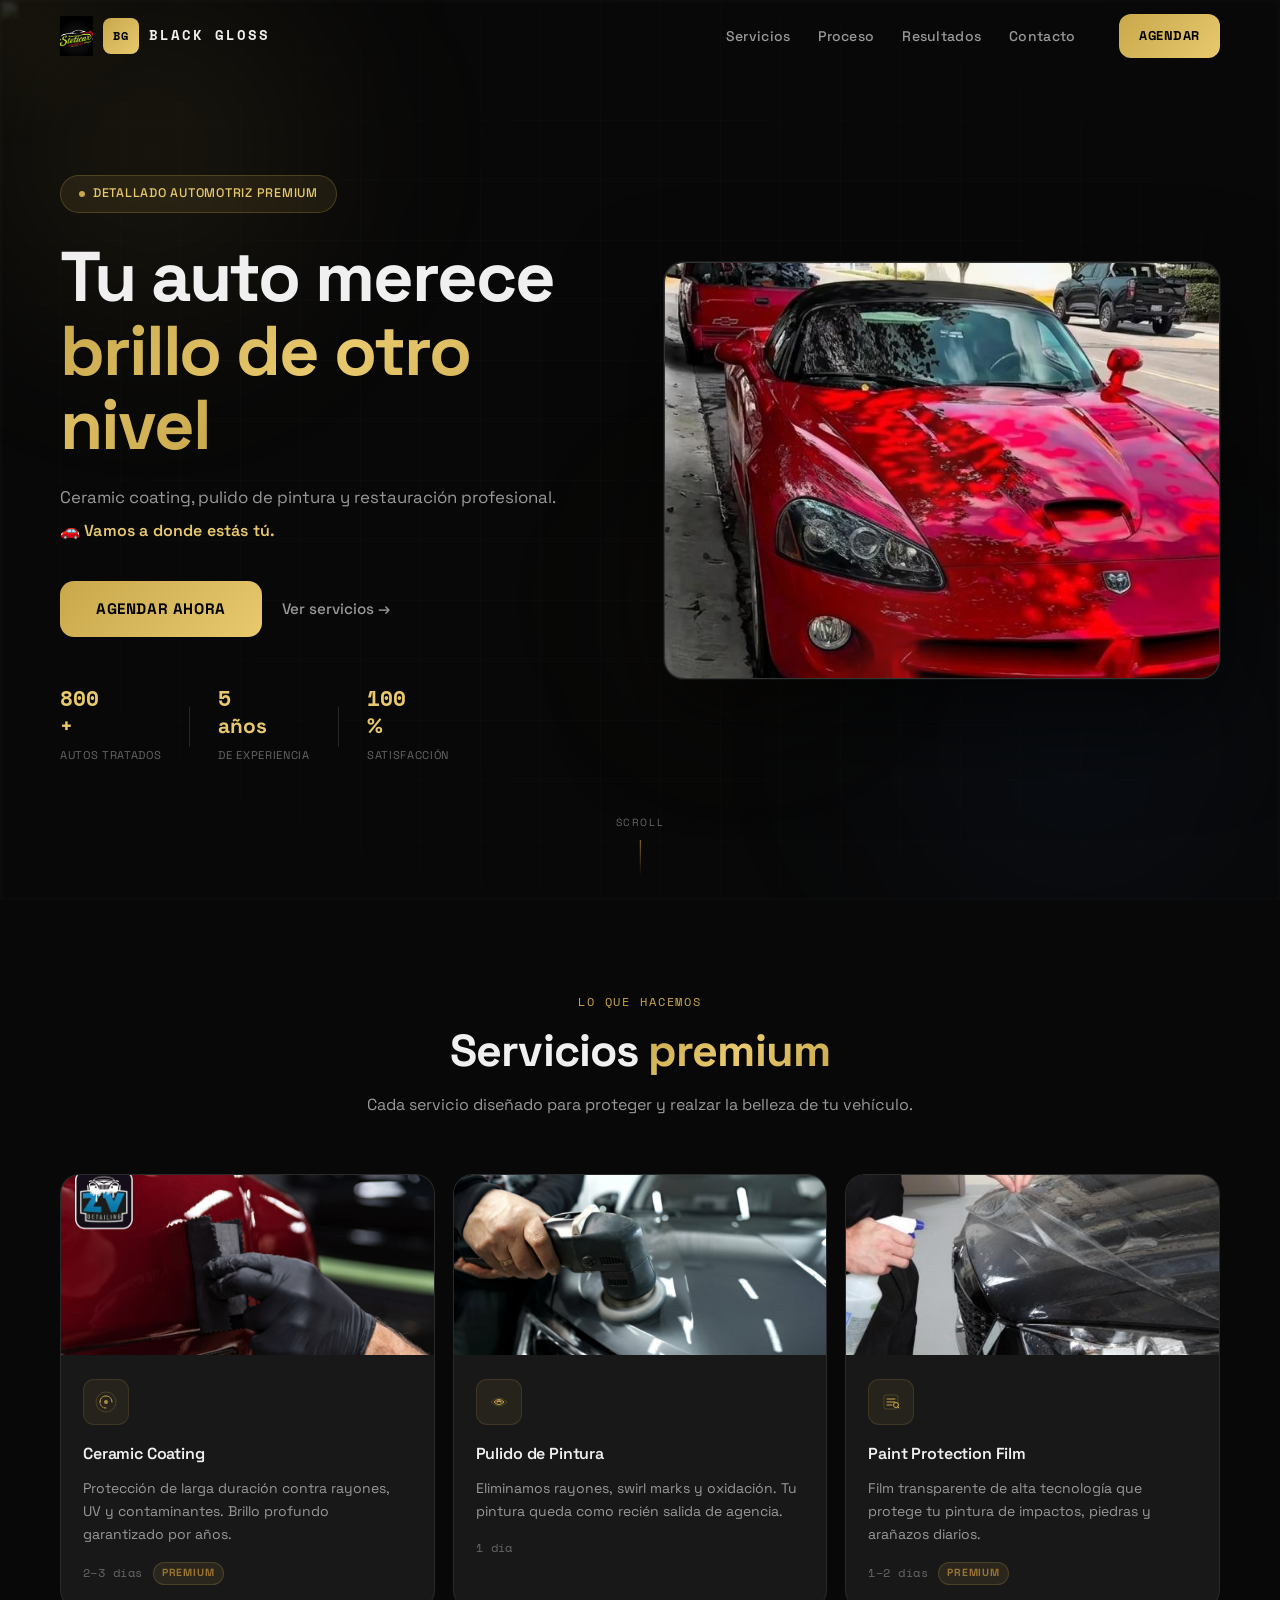
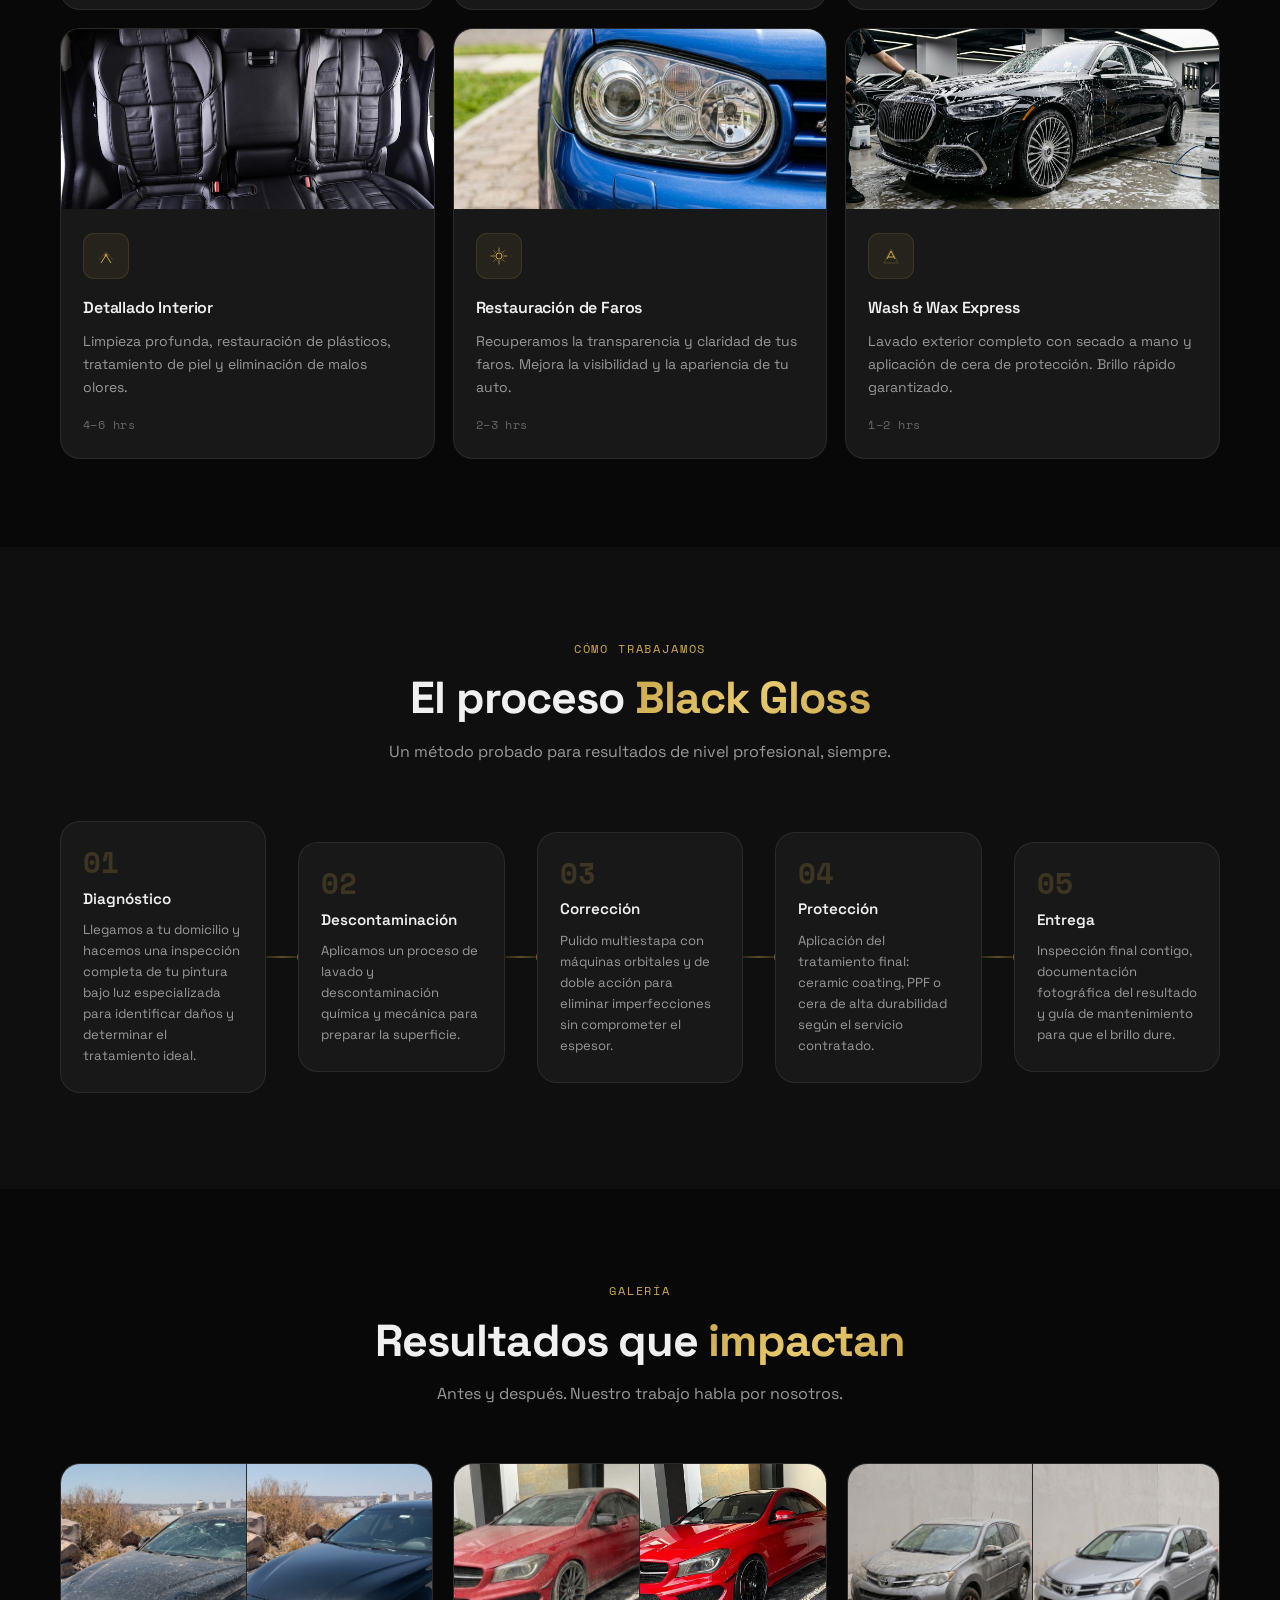
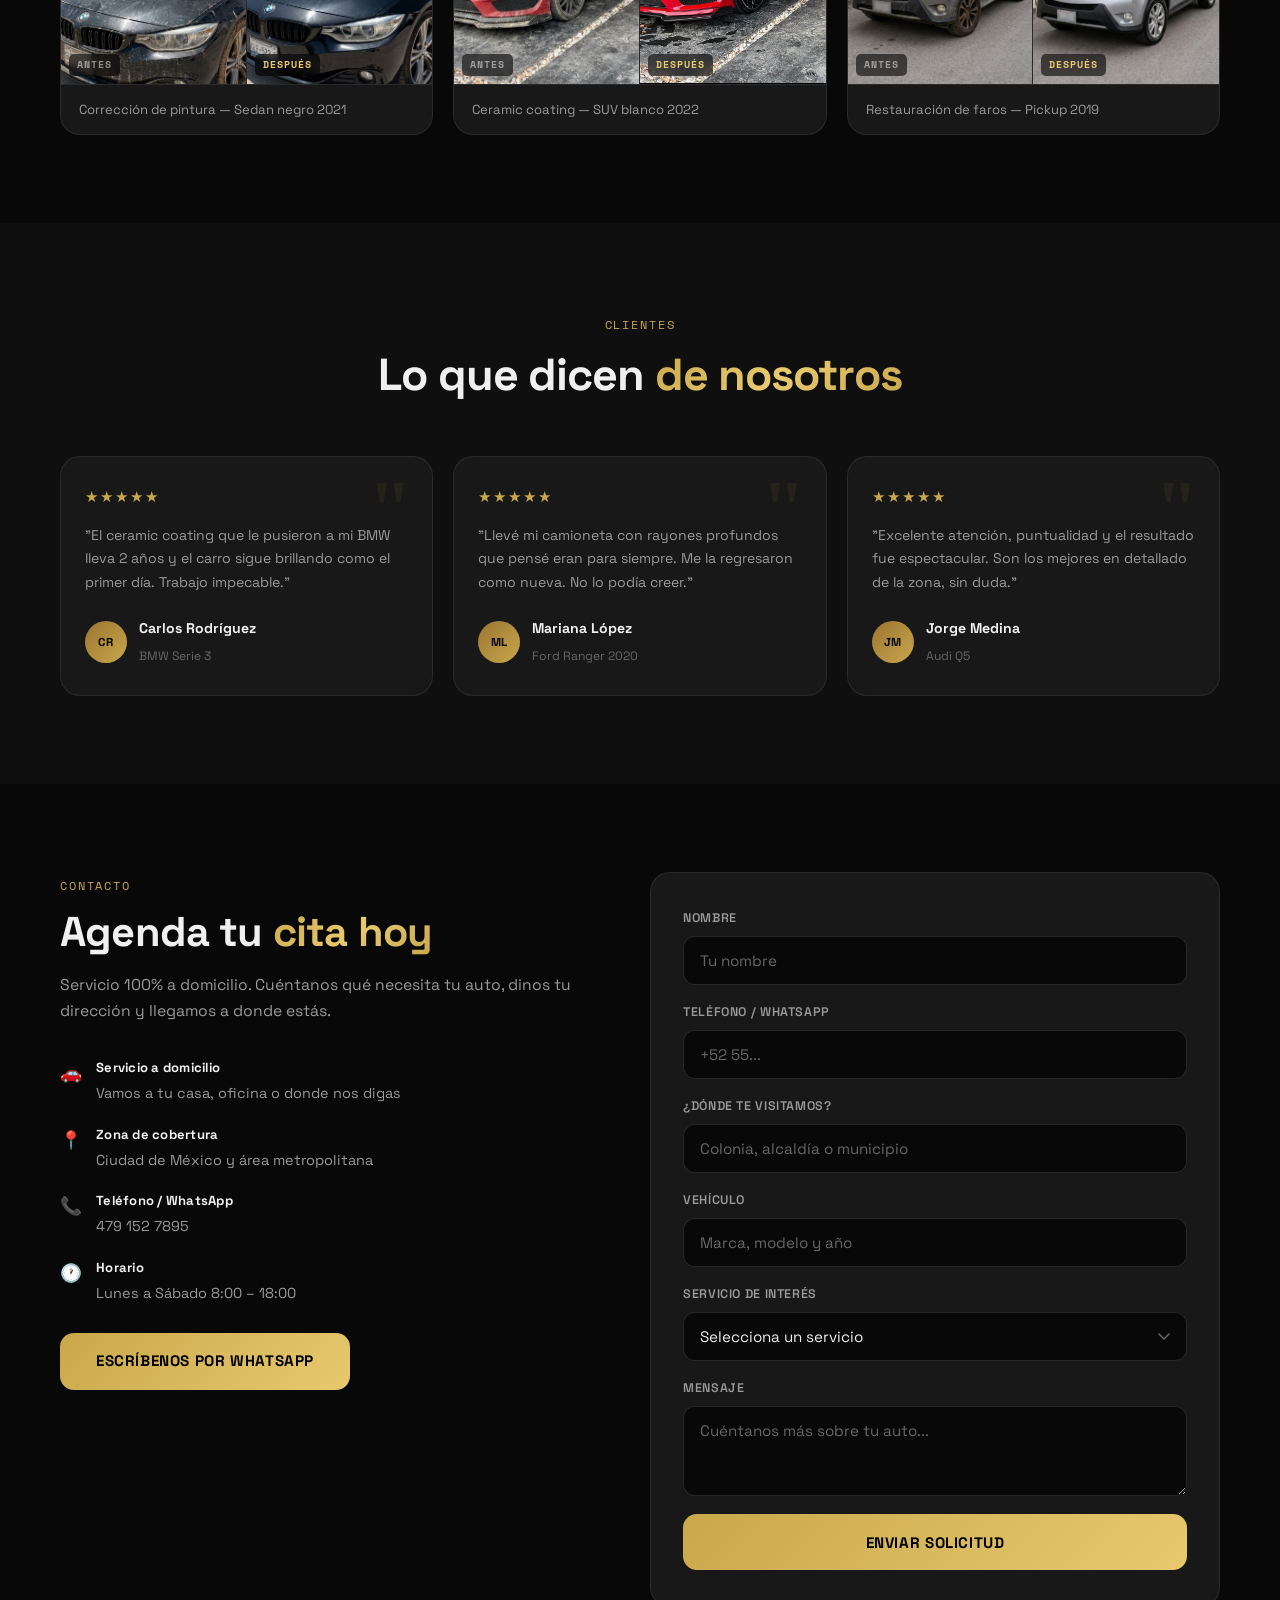
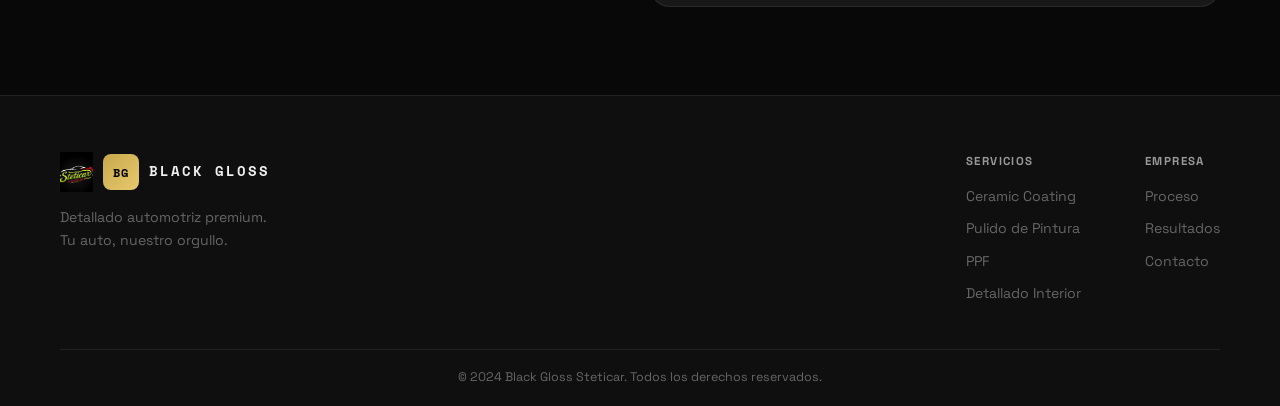
==== commit 58bed6e0: "Update contact phone number" ====
--- a/index.html
+++ b/index.html
@@ -569,7 +569,7 @@
               <div class="contact-icon">📞</div>
               <div>
                 <strong>Teléfono / WhatsApp</strong>
-                <span>+52 55 1234 5678</span>
+                <span>479 152 7895</span>
               </div>
             </div>
             <div class="contact-item">
@@ -593,7 +593,7 @@
             <img src="img/equipo.jpg" alt="Equipo Black Gloss Steticar trabajando a domicilio" class="taller-img" width="1200" height="675" onerror="this.parentElement.style.display='none';" />
           </div>
 
-          <a href="https://wa.me/525512345678?text=Hola%2C%20quiero%20agendar%20una%20cita%20con%20Black%20Gloss%20Steticar" class="btn btn-lg" target="_blank" rel="noopener">
+          <a href="https://wa.me/524791527895?text=Hola%2C%20quiero%20agendar%20una%20cita%20con%20Black%20Gloss%20Steticar" class="btn btn-lg" target="_blank" rel="noopener">
             Escríbenos por WhatsApp
           </a>
         </div>
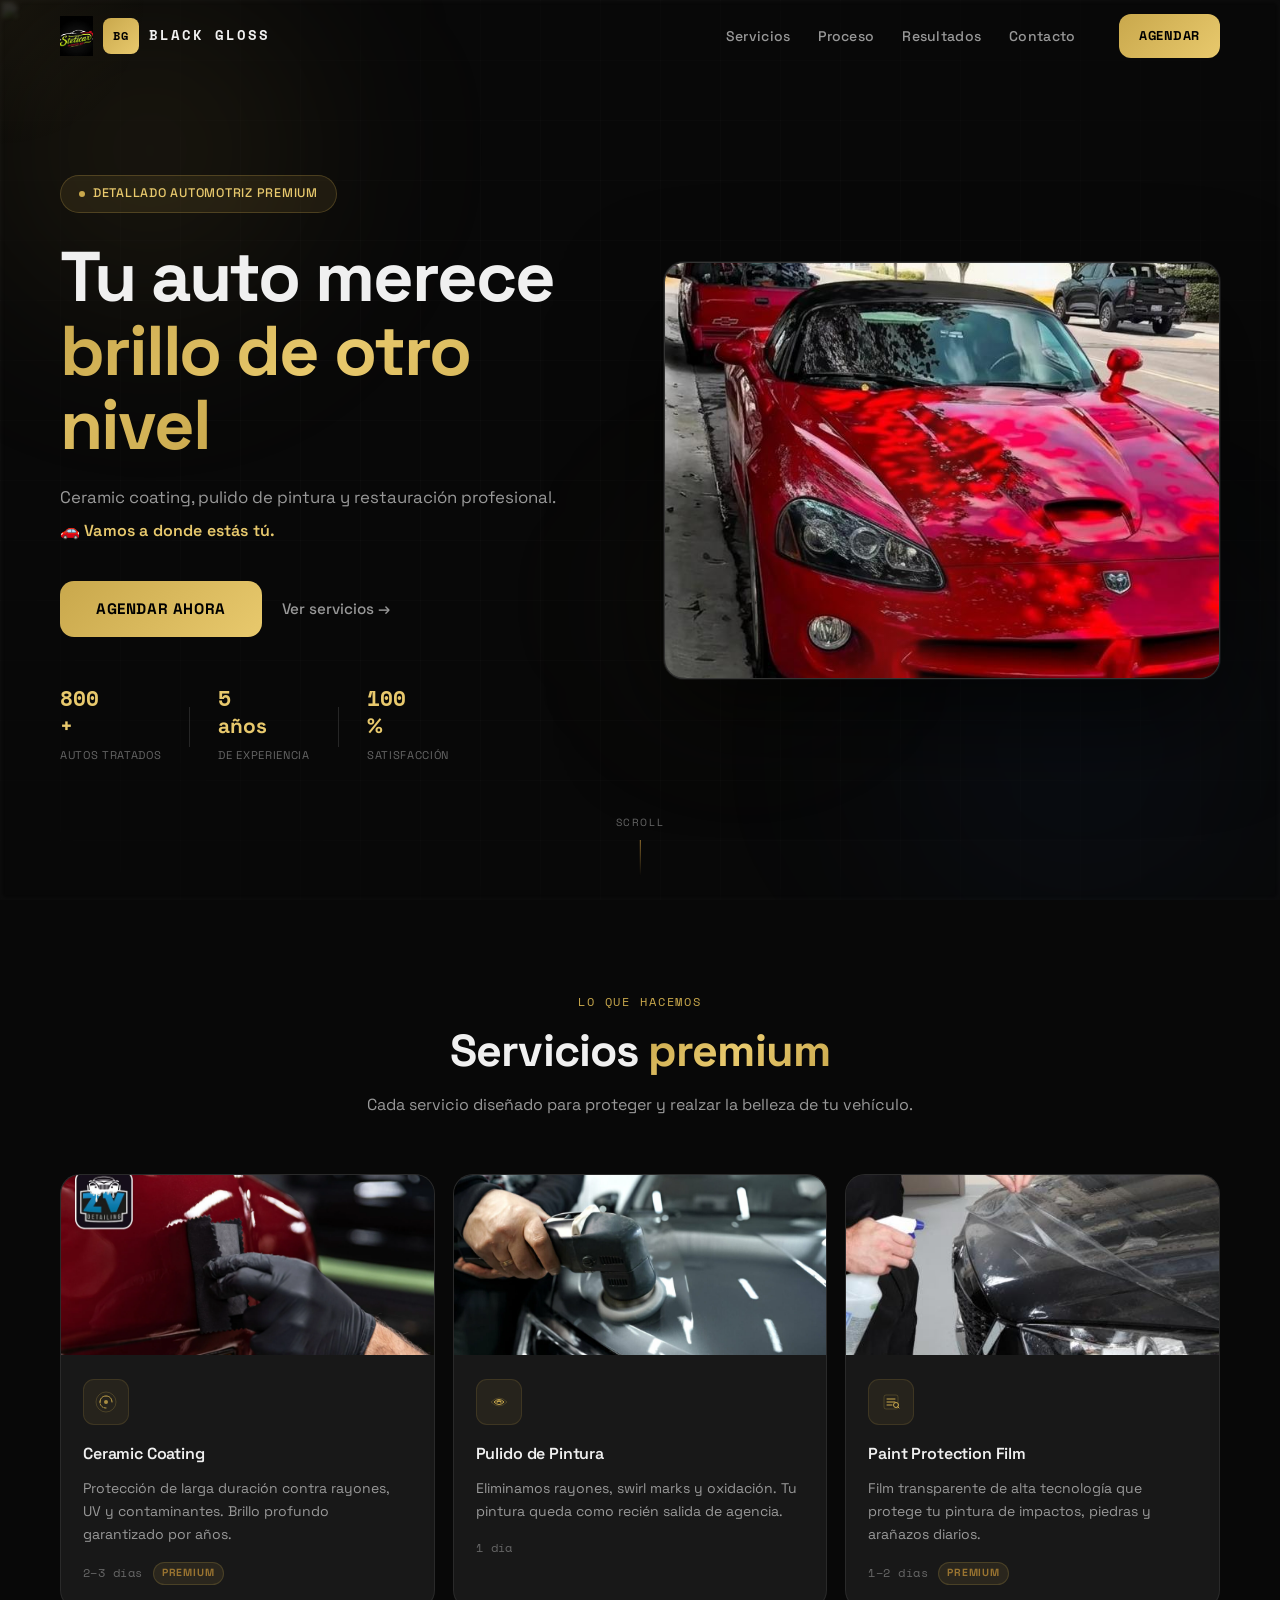
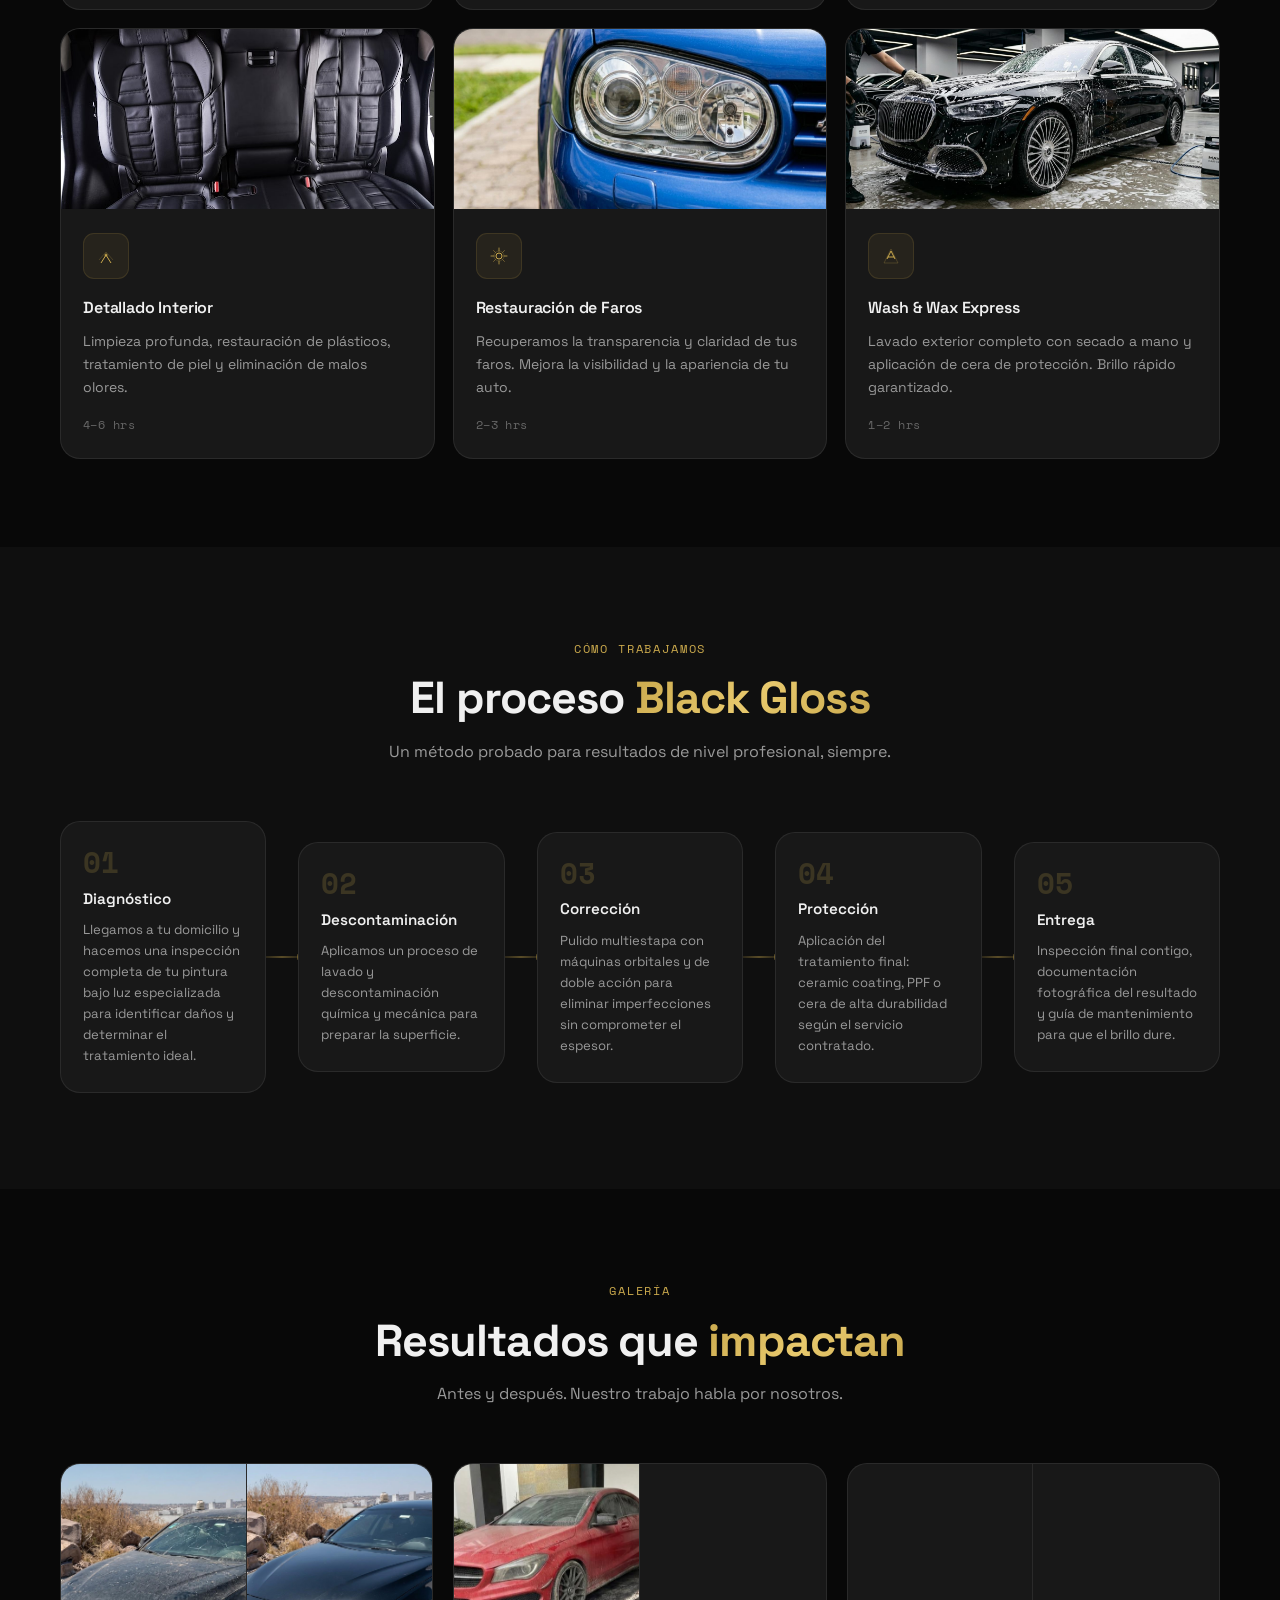
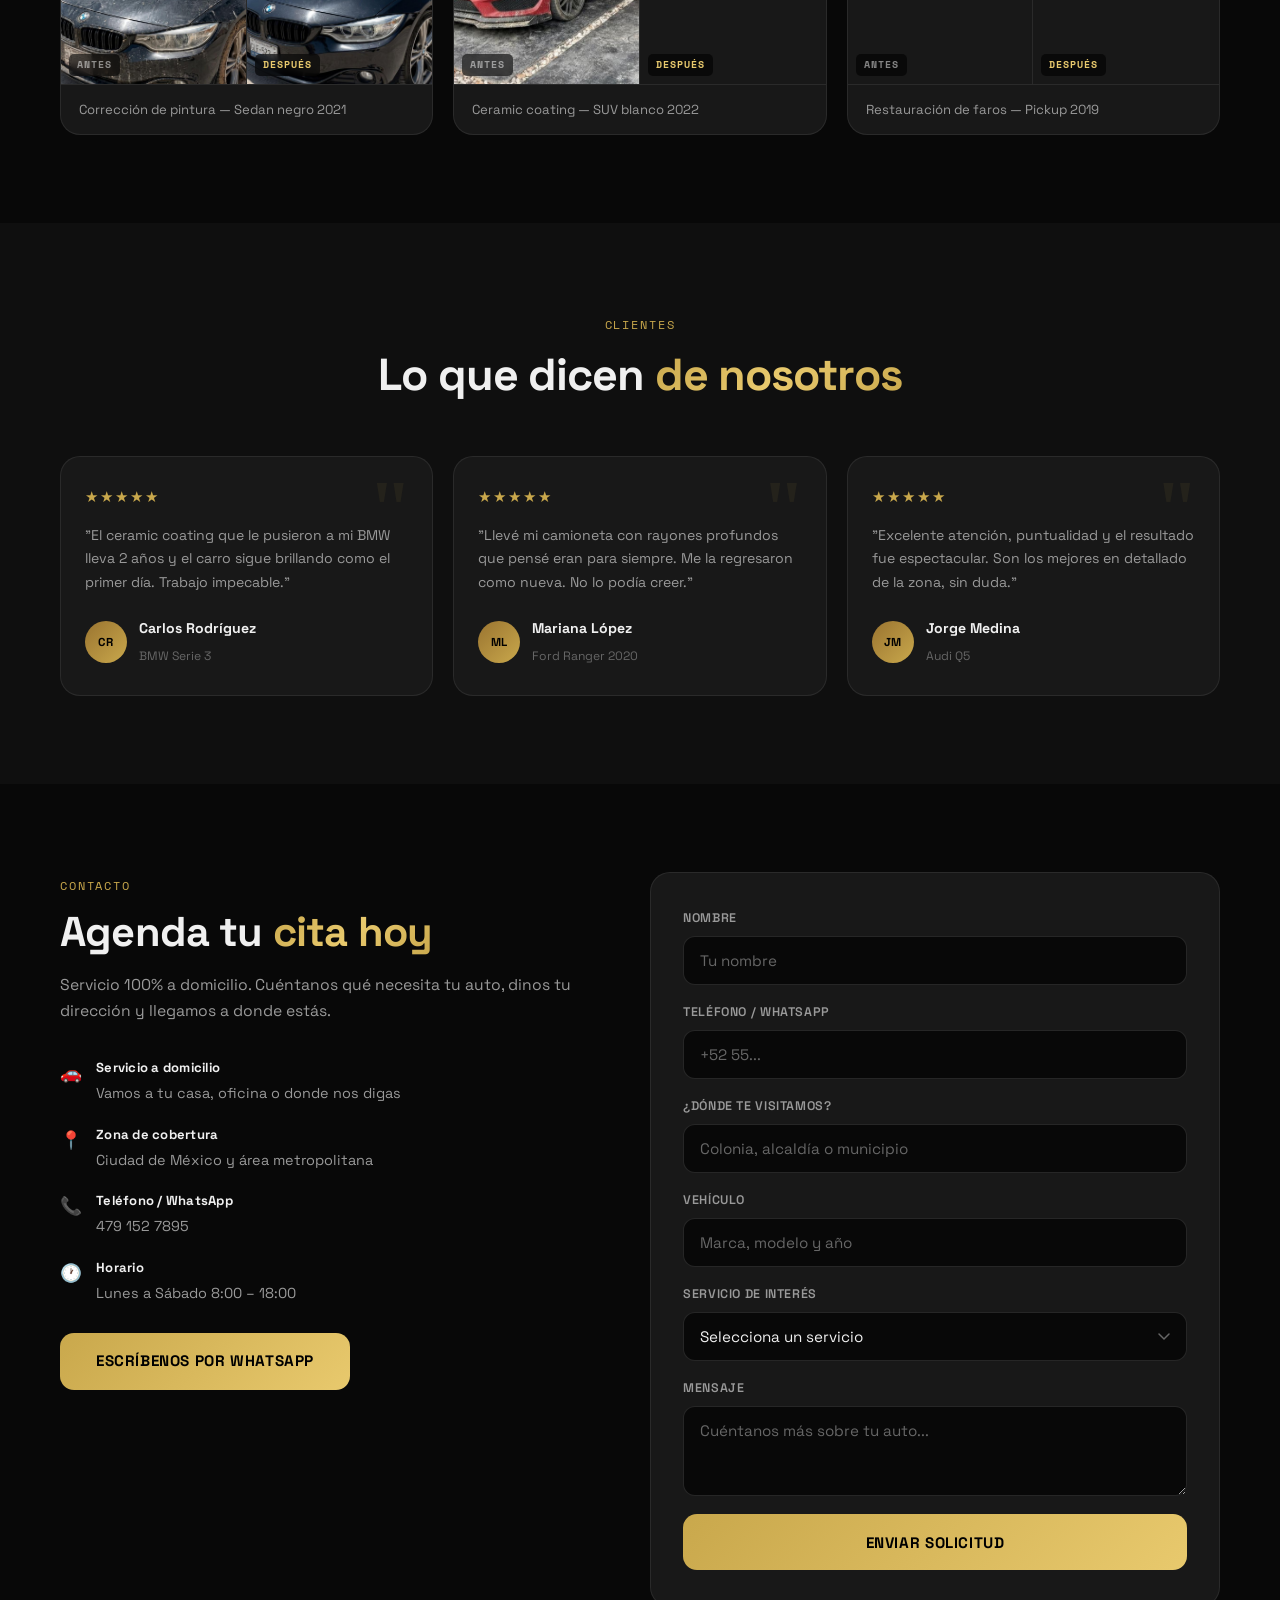
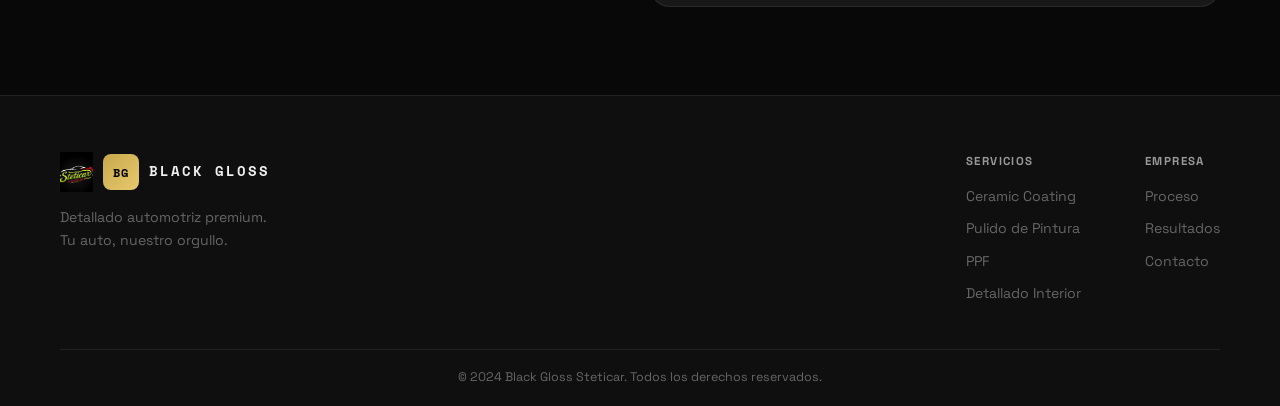
==== commit 5649b0e8: "Optimize large images: convert selected PNGs to compressed JPEGs and update HTML references" ====
--- a/index.html
+++ b/index.html
@@ -101,7 +101,7 @@
       Si no subes la imagen, el fondo animado se ve igualmente genial.
       ════════════════════════════════════════
       -->
-      <img src="img/hero-bg.jpg" alt="" class="hero-bg-img" aria-hidden="true" width="1600" height="900" />
+      <img src="img/hero-bg.jpg" alt="" class="hero-bg-img" aria-hidden="true" width="1600" height="900" decoding="async" fetchpriority="high" />
     </div>
 
     <div class="hero-inner">
@@ -155,9 +155,8 @@
             class="hero-car-img"
             width="900"
             height="675"
-
-
-
+            decoding="async"
+            fetchpriority="high"
             onerror="this.style.display='none'; this.nextElementSibling.style.display='block';"
           />
           <!-- Respaldo SVG si no hay imagen -->
@@ -250,7 +249,7 @@
 
         <div class="service-card reveal" data-delay="0">
           <div class="service-img-wrap">
-            <img src="img/servicio-ceramic.webp" alt="Ceramic Coating" class="service-img" width="600" height="400" onerror="this.parentElement.style.display='none';" />
+            <img src="img/servicio-ceramic.webp" alt="Ceramic Coating" class="service-img" width="600" height="400" loading="lazy" decoding="async" onerror="this.parentElement.style.display='none';" />
           </div>
           <div class="service-body">
             <div class="service-icon">
@@ -267,7 +266,7 @@
 
         <div class="service-card reveal" data-delay="100">
           <div class="service-img-wrap">
-            <img src="img/servicio-pulido.jpg" alt="Pulido de Pintura" class="service-img" width="600" height="400" onerror="this.parentElement.style.display='none';" />
+            <img src="img/servicio-pulido.jpg" alt="Pulido de Pintura" class="service-img" width="600" height="400" loading="lazy" decoding="async" onerror="this.parentElement.style.display='none';" />
           </div>
           <div class="service-body">
             <div class="service-icon">
@@ -283,7 +282,7 @@
 
         <div class="service-card reveal" data-delay="200">
           <div class="service-img-wrap">
-            <img src="img/servicio-ppf.jpg" alt="Paint Protection Film" class="service-img" width="600" height="400" onerror="this.parentElement.style.display='none';" />
+            <img src="img/servicio-ppf.jpg" alt="Paint Protection Film" class="service-img" width="600" height="400" loading="lazy" decoding="async" onerror="this.parentElement.style.display='none';" />
           </div>
           <div class="service-body">
             <div class="service-icon">
@@ -300,7 +299,7 @@
 
         <div class="service-card reveal" data-delay="0">
           <div class="service-img-wrap">
-            <img src="img/servicio-interior.jpg" alt="Detallado Interior" class="service-img" width="600" height="400" onerror="this.parentElement.style.display='none';" />
+            <img src="img/servicio-interior.jpg" alt="Detallado Interior" class="service-img" width="600" height="400" loading="lazy" decoding="async" onerror="this.parentElement.style.display='none';" />
           </div>
           <div class="service-body">
             <div class="service-icon">
@@ -316,7 +315,7 @@
 
         <div class="service-card reveal" data-delay="100">
           <div class="service-img-wrap">
-            <img src="img/servicio-faros.png" alt="Restauración de Faros" class="service-img" width="600" height="400" onerror="this.parentElement.style.display='none';" />
+            <img src="img/servicio-faros.jpg" alt="Restauración de Faros" class="service-img" width="600" height="400" loading="lazy" decoding="async" onerror="this.parentElement.style.display='none';" />
           </div>
           <div class="service-body">
             <div class="service-icon">
@@ -332,7 +331,7 @@
 
         <div class="service-card reveal" data-delay="200">
           <div class="service-img-wrap">
-            <img src="img/servicio-wash.png" alt="Wash & Wax Express" class="service-img" width="600" height="400" onerror="this.parentElement.style.display='none';" />
+            <img src="img/servicio-wash.jpg" alt="Wash & Wax Express" class="service-img" width="600" height="400" loading="lazy" decoding="async" onerror="this.parentElement.style.display='none';" />
           </div>
           <div class="service-body">
             <div class="service-icon">
@@ -420,12 +419,12 @@
         <div class="gallery-card reveal" data-delay="0">
           <div class="ba-card">
             <div class="ba-half">
-              <img src="img/antes-1.png" alt="Antes — corrección de pintura" class="ba-img" width="900" height="600" onerror="this.style.display='none'; this.nextElementSibling.style.display='block';" />
+              <img src="img/antes-1.jpg" alt="Antes — corrección de pintura" class="ba-img" width="900" height="600" loading="lazy" decoding="async" onerror="this.style.display='none'; this.nextElementSibling.style.display='block';" />
               <div class="ba-placeholder ba-placeholder-before" style="display:none;"></div>
               <span class="ba-label">Antes</span>
             </div>
             <div class="ba-half">
-              <img src="img/despues-1.png" alt="Después — corrección de pintura" class="ba-img" width="900" height="600" onerror="this.style.display='none'; this.nextElementSibling.style.display='block';" />
+              <img src="img/despues-1.jpg" alt="Después — corrección de pintura" class="ba-img" width="900" height="600" loading="lazy" decoding="async" onerror="this.style.display='none'; this.nextElementSibling.style.display='block';" />
               <div class="ba-placeholder ba-placeholder-after" style="display:none;"></div>
               <span class="ba-label after-label">Después</span>
             </div>
@@ -436,12 +435,12 @@
         <div class="gallery-card reveal" data-delay="100">
           <div class="ba-card">
             <div class="ba-half">
-              <img src="img/antes-2.png" alt="Antes — ceramic coating" class="ba-img" width="900" height="600" onerror="this.style.display='none'; this.nextElementSibling.style.display='block';" />
+              <img src="img/antes-2.jpg" alt="Antes — ceramic coating" class="ba-img" width="900" height="600" loading="lazy" decoding="async" onerror="this.style.display='none'; this.nextElementSibling.style.display='block';" />
               <div class="ba-placeholder ba-placeholder-before" style="display:none;"></div>
               <span class="ba-label">Antes</span>
             </div>
             <div class="ba-half">
-              <img src="img/despues-2.jpg" alt="Después — ceramic coating" class="ba-img" width="900" height="600" onerror="this.style.display='none'; this.nextElementSibling.style.display='block';" />
+              <img src="img/despues-2.jpg" alt="Después — ceramic coating" class="ba-img" width="900" height="600" loading="lazy" decoding="async" onerror="this.style.display='none'; this.nextElementSibling.style.display='block';" />
               <div class="ba-placeholder ba-placeholder-after" style="display:none;"></div>
               <span class="ba-label after-label">Después</span>
             </div>
@@ -452,12 +451,12 @@
         <div class="gallery-card reveal" data-delay="200">
           <div class="ba-card">
             <div class="ba-half">
-              <img src="img/antes-3.png" alt="Antes — restauración de faros" class="ba-img" width="900" height="600" onerror="this.style.display='none'; this.nextElementSibling.style.display='block';" />
+              <img src="img/antes-3.jpg" alt="Antes — restauración de faros" class="ba-img" width="900" height="600" loading="lazy" decoding="async" onerror="this.style.display='none'; this.nextElementSibling.style.display='block';" />
               <div class="ba-placeholder ba-placeholder-before" style="display:none;"></div>
               <span class="ba-label">Antes</span>
             </div>
             <div class="ba-half">
-              <img src="img/despues-3.png" alt="Después — restauración de faros" class="ba-img" width="900" height="600" onerror="this.style.display='none'; this.nextElementSibling.style.display='block';" />
+              <img src="img/despues-3.jpg" alt="Después — restauración de faros" class="ba-img" width="900" height="600" loading="lazy" decoding="async" onerror="this.style.display='none'; this.nextElementSibling.style.display='block';" />
               <div class="ba-placeholder ba-placeholder-after" style="display:none;"></div>
               <span class="ba-label after-label">Después</span>
             </div>
@@ -496,7 +495,7 @@
           <p>"El ceramic coating que le pusieron a mi BMW lleva 2 años y el carro sigue brillando como el primer día. Trabajo impecable."</p>
           <div class="testimonial-author">
             <div class="author-avatar-wrap">
-              <img src="img/cliente-1.jpg" alt="Carlos Rodríguez" class="author-photo" width="42" height="42" onerror="this.style.display='none'; this.nextElementSibling.style.display='flex';" />
+              <img src="img/cliente-1.jpg" alt="Carlos Rodríguez" class="author-photo" width="42" height="42" loading="lazy" decoding="async" onerror="this.style.display='none'; this.nextElementSibling.style.display='flex';" />
               <div class="author-avatar" style="display:none;">CR</div>
             </div>
             <div>
@@ -511,7 +510,7 @@
           <p>"Llevé mi camioneta con rayones profundos que pensé eran para siempre. Me la regresaron como nueva. No lo podía creer."</p>
           <div class="testimonial-author">
             <div class="author-avatar-wrap">
-              <img src="img/cliente-2.jpg" alt="Mariana López" class="author-photo" width="42" height="42" onerror="this.style.display='none'; this.nextElementSibling.style.display='flex';" />
+              <img src="img/cliente-2.jpg" alt="Mariana López" class="author-photo" width="42" height="42" loading="lazy" decoding="async" onerror="this.style.display='none'; this.nextElementSibling.style.display='flex';" />
               <div class="author-avatar" style="display:none;">ML</div>
             </div>
             <div>
@@ -526,7 +525,7 @@
           <p>"Excelente atención, puntualidad y el resultado fue espectacular. Son los mejores en detallado de la zona, sin duda."</p>
           <div class="testimonial-author">
             <div class="author-avatar-wrap">
-              <img src="img/cliente-3.jpg" alt="Jorge Medina" class="author-photo" width="42" height="42" onerror="this.style.display='none'; this.nextElementSibling.style.display='flex';" />
+              <img src="img/cliente-3.jpg" alt="Jorge Medina" class="author-photo" width="42" height="42" loading="lazy" decoding="async" onerror="this.style.display='none'; this.nextElementSibling.style.display='flex';" />
               <div class="author-avatar" style="display:none;">JM</div>
             </div>
             <div>
@@ -590,7 +589,7 @@
           ════════════════════════════════════════
           -->
           <div class="taller-img-wrap">
-            <img src="img/equipo.jpg" alt="Equipo Black Gloss Steticar trabajando a domicilio" class="taller-img" width="1200" height="675" onerror="this.parentElement.style.display='none';" />
+            <img src="img/equipo.jpg" alt="Equipo Black Gloss Steticar trabajando a domicilio" class="taller-img" width="1200" height="675" loading="lazy" decoding="async" onerror="this.parentElement.style.display='none';" />
           </div>
 
           <a href="https://wa.me/524791527895?text=Hola%2C%20quiero%20agendar%20una%20cita%20con%20Black%20Gloss%20Steticar" class="btn btn-lg" target="_blank" rel="noopener">
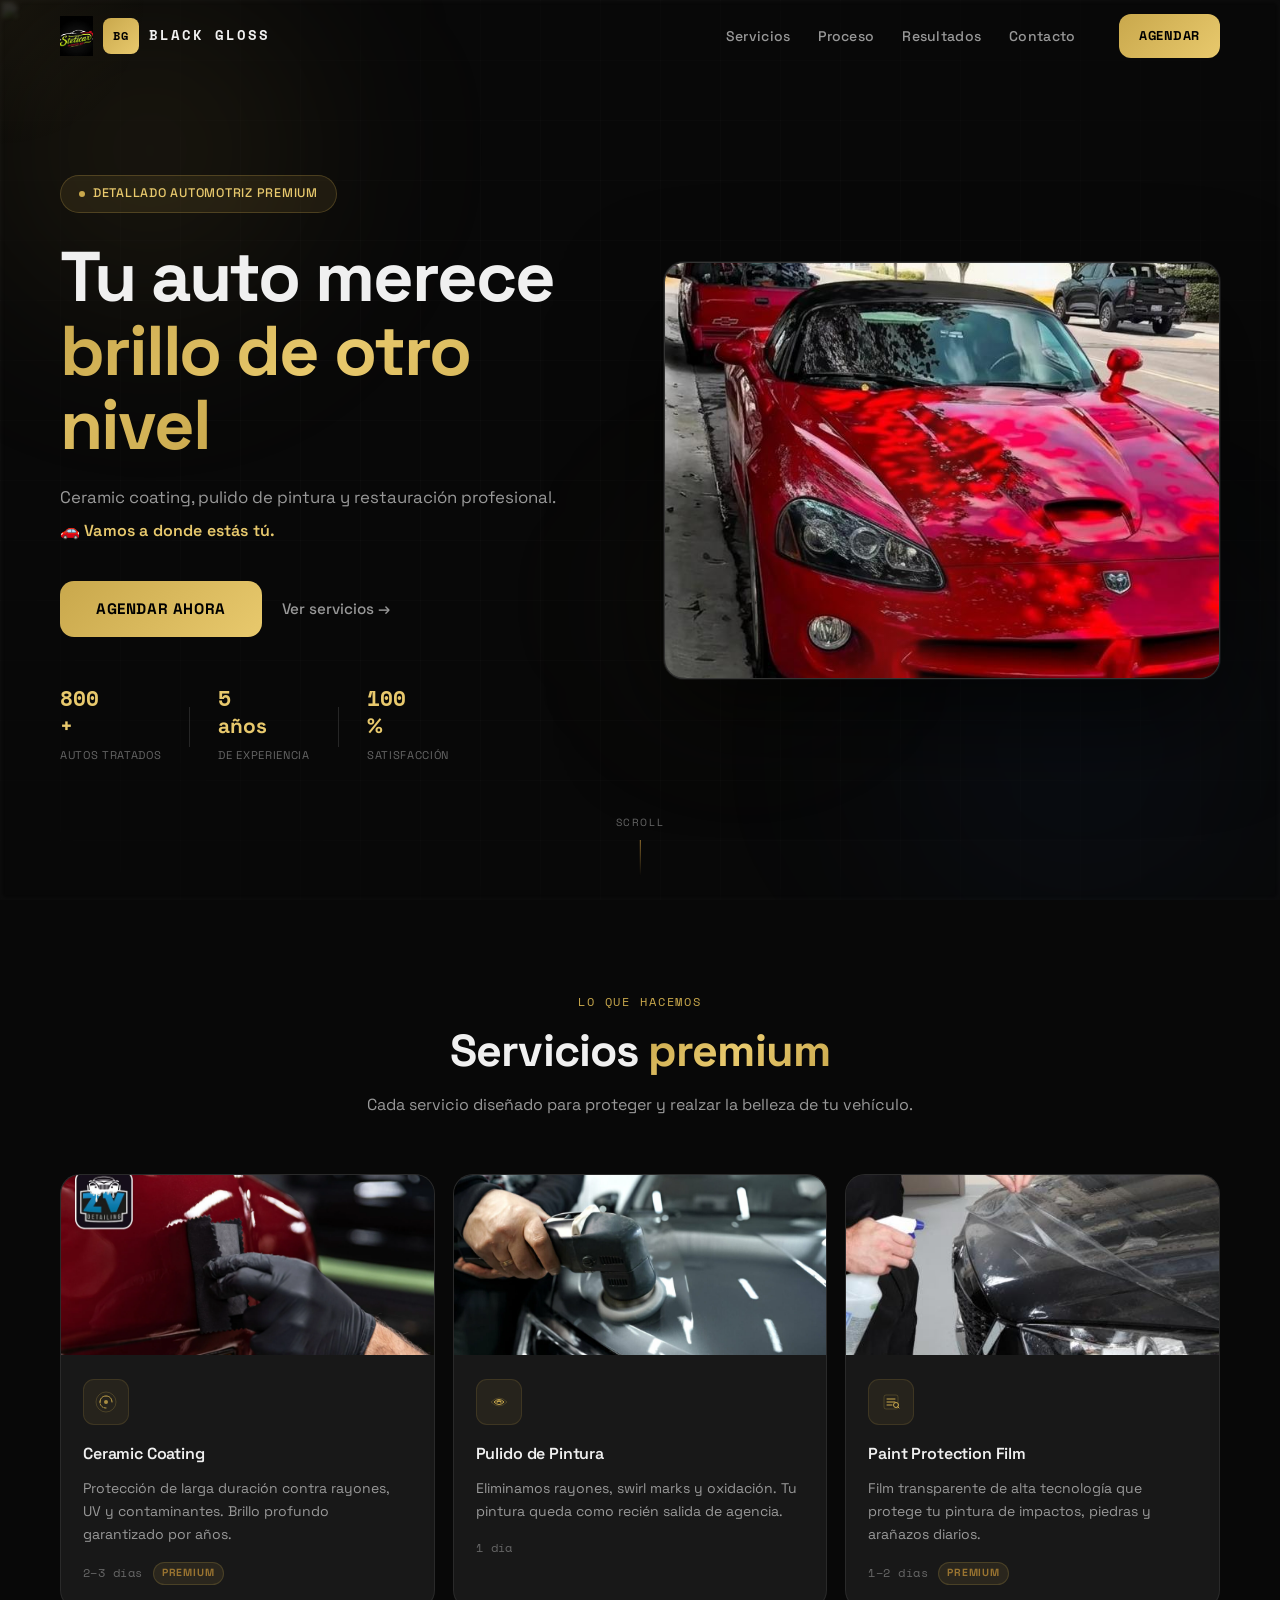
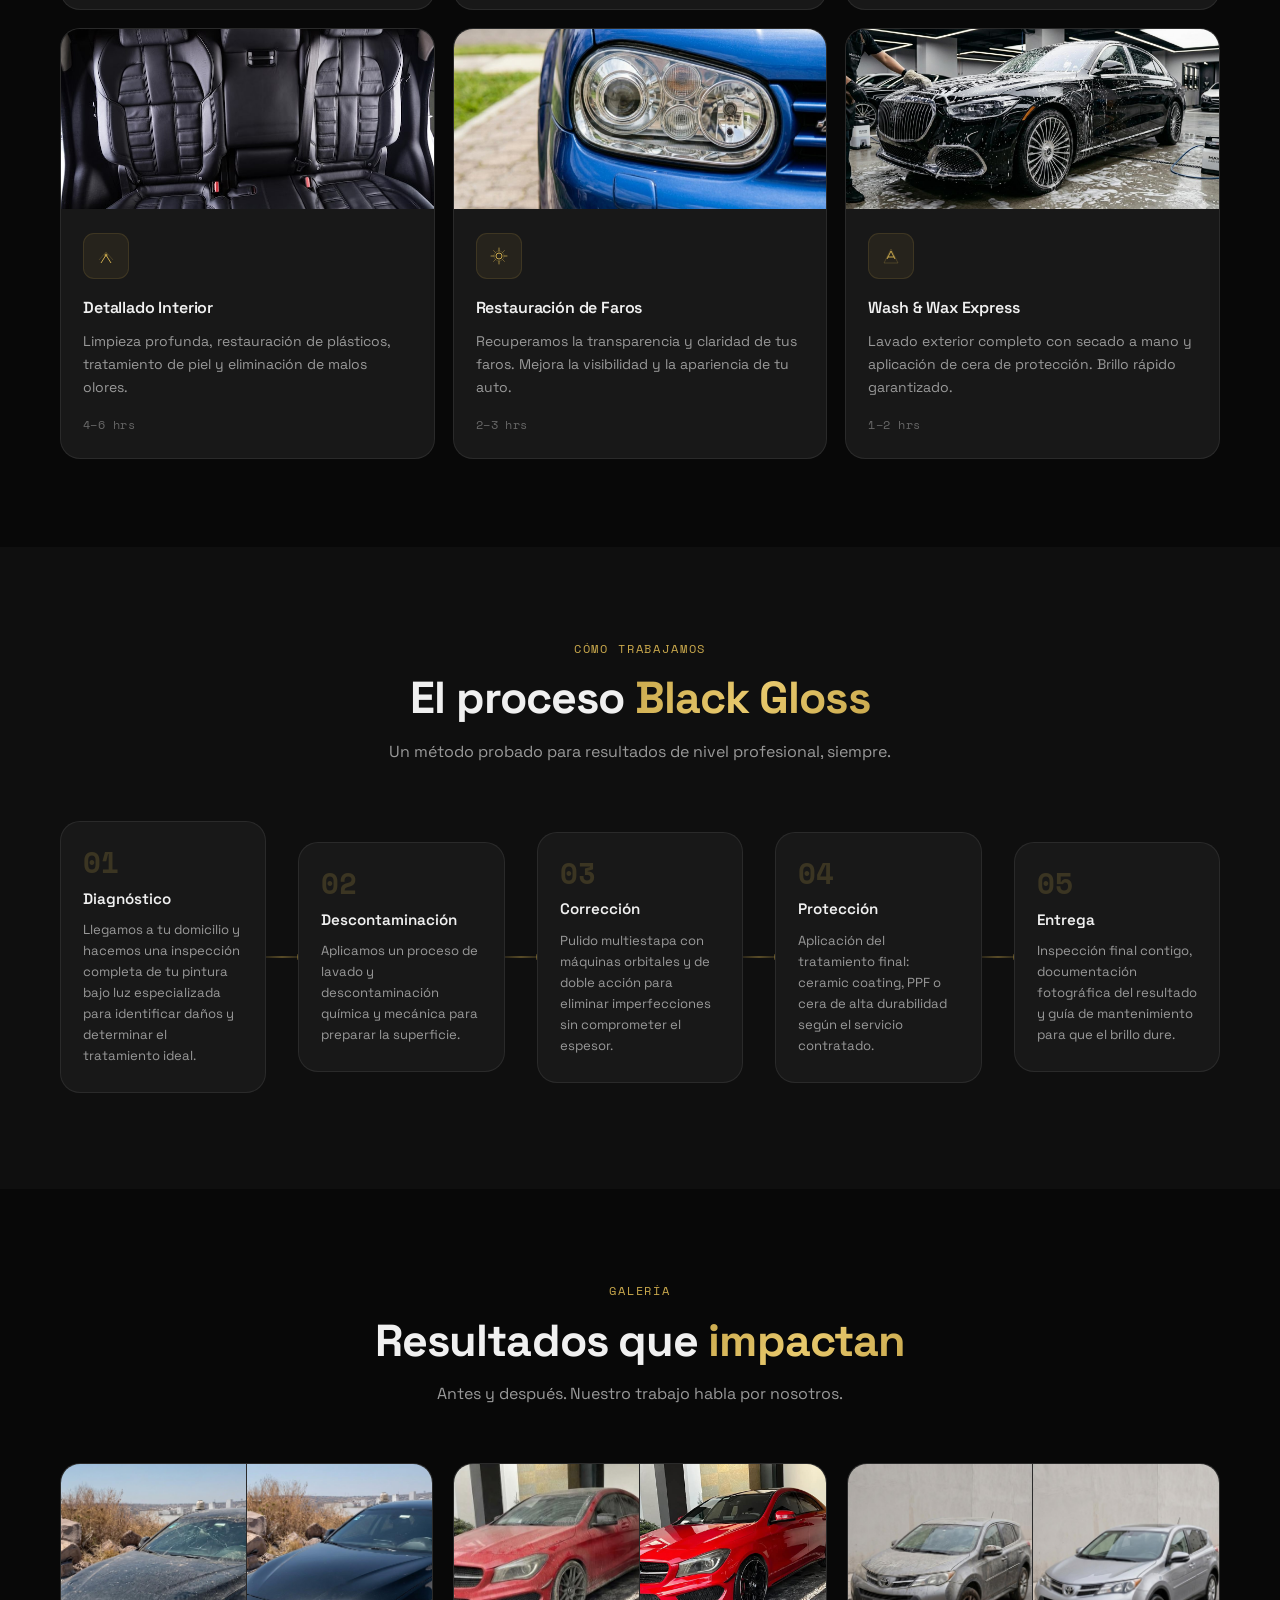
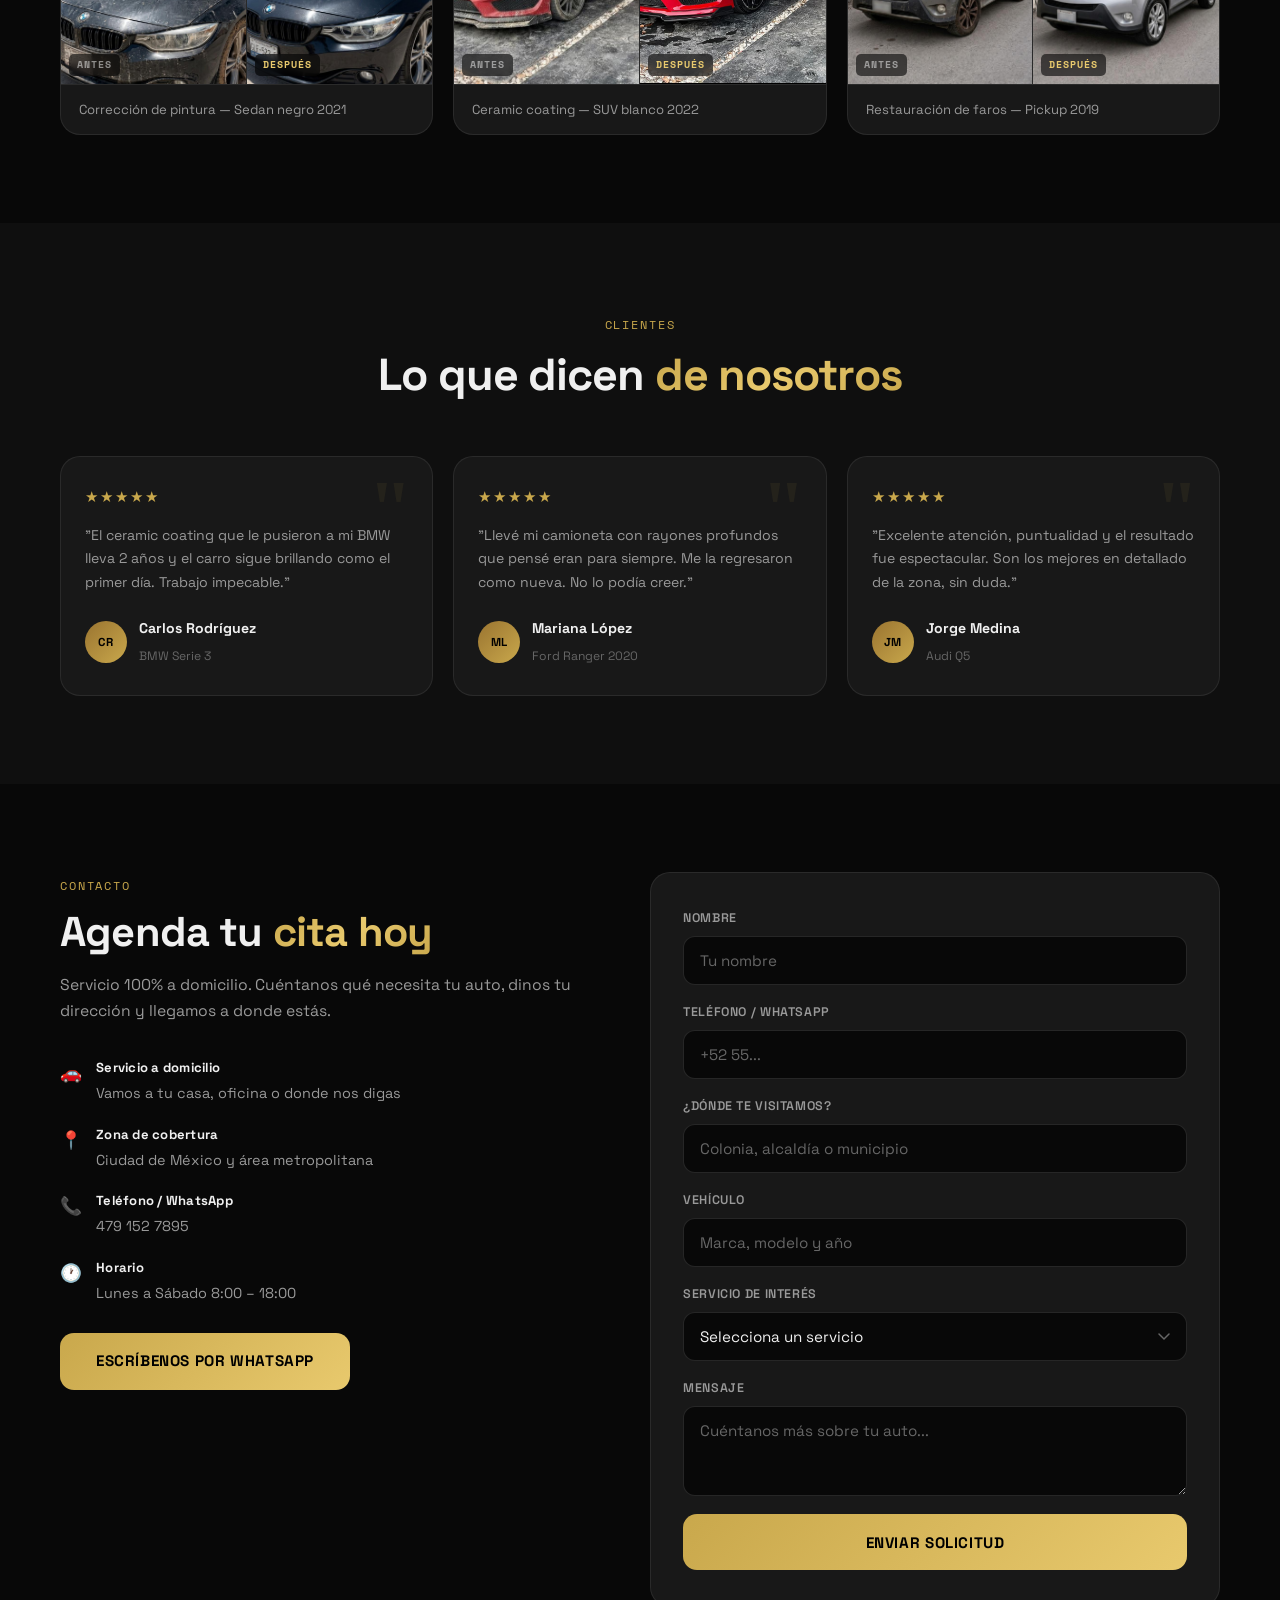
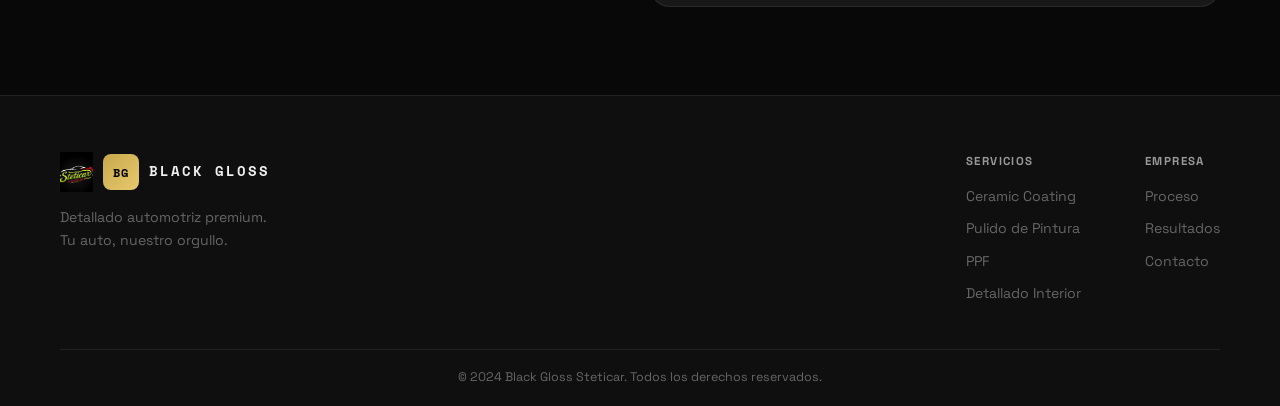
==== commit b213ee4d: "Maximize performance: inline CSS/JS and remove external stylesheet/script" ====
--- a/index.html
+++ b/index.html
@@ -24,7 +24,7 @@
   <link rel="preconnect" href="https://fonts.googleapis.com" />
   <link rel="preconnect" href="https://fonts.gstatic.com" crossorigin />
   <link href="https://fonts.googleapis.com/css2?family=Space+Grotesk:wght@300;400;500;600;700&family=Space+Mono:wght@400;700&display=swap" rel="stylesheet" />
-  <link rel="stylesheet" href="style.css" />
+  <style>*,*::before,*::after{box-sizing:border-box;margin:0;padding:0;}:root{--bg:#080808;--bg-2:#0f0f0f;--bg-3:#141414;--surface:#181818;--surface-2:#1e1e1e;--border:rgba(255,255,255,0.08);--border-2:rgba(255,255,255,0.12);--text:#f0f0f0;--text-2:#999;--text-3:#666;--gold:#c9a84c;--gold-light:#e8c96d;--gold-dark:#9a7430;--radius:12px;--radius-lg:20px;--transition:0.3s cubic-bezier(0.4,0,0.2,1);--font:'Space Grotesk',sans-serif;--font-mono:'Space Mono',monospace;}html{scroll-behavior:smooth;font-size:16px;}body{font-family:var(--font);background:var(--bg);color:var(--text);line-height:1.6;overflow-x:hidden;}img{display:block;max-width:100%;}::-webkit-scrollbar{width:6px;}::-webkit-scrollbar-track{background:var(--bg);}::-webkit-scrollbar-thumb{background:var(--gold-dark);border-radius:3px;}.container{max-width:1200px;margin:0 auto;padding:0 20px;}.gradient-text{background:linear-gradient(135deg,var(--gold) 0%,var(--gold-light) 50%,var(--gold) 100%);-webkit-background-clip:text;-webkit-text-fill-color:transparent;background-clip:text;}.btn{display:inline-flex;align-items:center;justify-content:center;gap:8px;padding:12px 24px;background:linear-gradient(135deg,var(--gold) 0%,var(--gold-light) 100%);color:#000;font-family:var(--font);font-weight:700;font-size:0.875rem;letter-spacing:0.04em;text-transform:uppercase;border:none;border-radius:var(--radius);cursor:pointer;text-decoration:none;transition:var(--transition);position:relative;overflow:hidden;min-height:48px;white-space:nowrap;}.btn::before{content:'';position:absolute;inset:0;background:rgba(255,255,255,0.15);transform:translateX(-100%);transition:transform 0.4s cubic-bezier(0.4,0,0.2,1);}.btn:hover::before{transform:translateX(100%);}.btn:hover{transform:translateY(-1px);box-shadow:0 8px 30px rgba(201,168,76,0.35);}.btn:active{transform:translateY(0);}.btn-lg{padding:16px 36px;font-size:0.95rem;border-radius:14px;min-height:56px;}.btn-sm{padding:10px 20px;font-size:0.8rem;min-height:44px;}.btn-full{width:100%;}.btn-ghost{display:inline-flex;align-items:center;gap:6px;color:var(--text-2);text-decoration:none;font-weight:500;font-size:0.95rem;transition:color var(--transition);min-height:48px;}.btn-ghost:hover{color:var(--text);}.nav{position:fixed;top:0;left:0;right:0;z-index:100;padding:14px 0;transition:all var(--transition);}.nav.scrolled{background:rgba(8,8,8,0.95);backdrop-filter:blur(20px);-webkit-backdrop-filter:blur(20px);border-bottom:1px solid var(--border);padding:10px 0;}.nav-inner{max-width:1200px;margin:0 auto;padding:0 20px;display:flex;align-items:center;gap:32px;}.logo{display:flex;align-items:center;gap:10px;text-decoration:none;flex-shrink:0;}.logo-img{height:40px;width:auto;object-fit:contain;}.logo-fallback{display:flex;align-items:center;gap:10px;}.logo-mark{width:36px;height:36px;background:linear-gradient(135deg,var(--gold) 0%,var(--gold-light) 100%);color:#000;font-family:var(--font-mono);font-weight:700;font-size:0.75rem;letter-spacing:0.05em;border-radius:8px;display:flex;align-items:center;justify-content:center;flex-shrink:0;}.logo-text{font-family:var(--font-mono);font-weight:700;font-size:0.85rem;letter-spacing:0.15em;color:var(--text);}.nav-links{display:flex;list-style:none;gap:28px;margin-left:auto;}.nav-links a{color:var(--text-2);text-decoration:none;font-size:0.875rem;font-weight:500;transition:color var(--transition);letter-spacing:0.02em;}.nav-links a:hover{color:var(--text);}.nav-cta{margin-left:12px;}.hamburger{display:none;flex-direction:column;gap:5px;background:none;border:none;cursor:pointer;padding:8px;margin-left:auto;min-height:44px;min-width:44px;align-items:center;justify-content:center;}.hamburger span{display:block;width:22px;height:2px;background:var(--text);border-radius:2px;transition:var(--transition);}.hamburger.open span:nth-child(1){transform:translateY(7px) rotate(45deg);}.hamburger.open span:nth-child(2){opacity:0;}.hamburger.open span:nth-child(3){transform:translateY(-7px) rotate(-45deg);}.mobile-menu{position:fixed;top:0;left:0;right:0;background:rgba(8,8,8,0.98);backdrop-filter:blur(24px);-webkit-backdrop-filter:blur(24px);z-index:99;padding:88px 24px 40px;transform:translateY(-100%);transition:transform 0.4s cubic-bezier(0.4,0,0.2,1);}.mobile-menu.open{transform:translateY(0);}.mobile-menu ul{list-style:none;margin-bottom:32px;}.mobile-menu ul li{border-bottom:1px solid var(--border);}.mobile-menu ul a{display:block;padding:18px 0;color:var(--text);text-decoration:none;font-size:1.25rem;font-weight:500;transition:color var(--transition);}.mobile-menu ul a:hover{color:var(--gold);}.hero{min-height:100svh;position:relative;display:flex;flex-direction:column;justify-content:center;overflow:hidden;}.hero-bg{position:absolute;inset:0;pointer-events:none;}.hero-bg-img{position:absolute;inset:0;width:100%;height:100%;object-fit:cover;opacity:0.12;filter:blur(2px);will-change:transform,opacity;}.gloss-orb{position:absolute;border-radius:50%;filter:blur(80px);pointer-events:none;}.orb-1{width:500px;height:500px;background:radial-gradient(circle,rgba(201,168,76,0.12) 0%,transparent 70%);top:-100px;left:-100px;animation:float 8s ease-in-out infinite;}.orb-2{width:600px;height:600px;background:radial-gradient(circle,rgba(59,130,246,0.06) 0%,transparent 70%);bottom:-150px;right:-100px;animation:float 10s ease-in-out infinite reverse;}.orb-3{width:300px;height:300px;background:radial-gradient(circle,rgba(201,168,76,0.08) 0%,transparent 70%);top:50%;right:30%;animation:float 6s ease-in-out infinite 2s;}.grid-overlay{position:absolute;inset:0;background-image:linear-gradient(rgba(255,255,255,0.015) 1px,transparent 1px),linear-gradient(90deg,rgba(255,255,255,0.015) 1px,transparent 1px);background-size:60px 60px;mask-image:radial-gradient(ellipse 80% 80% at 50% 50%,black 40%,transparent 100%);}@keyframes float{0%,100%{transform:translate(0,0) scale(1);}50%{transform:translate(20px,-30px) scale(1.05);}}.hero-inner{position:relative;z-index:2;max-width:1200px;margin:0 auto;width:100%;padding:120px 20px 80px;display:grid;grid-template-columns:1fr 1fr;gap:48px;align-items:center;}.hero-content{position:relative;}.hero-badge{display:inline-flex;align-items:center;gap:8px;background:rgba(201,168,76,0.1);border:1px solid rgba(201,168,76,0.25);color:var(--gold-light);padding:8px 18px;border-radius:100px;font-size:0.78rem;font-weight:500;letter-spacing:0.06em;text-transform:uppercase;margin-bottom:28px;}.dot{width:6px;height:6px;background:var(--gold);border-radius:50%;flex-shrink:0;animation:pulse 2s ease-in-out infinite;}@keyframes pulse{0%,100%{opacity:1;transform:scale(1);}50%{opacity:0.5;transform:scale(0.8);}}.hero-title{font-size:clamp(2.4rem,5.5vw,4.5rem);font-weight:700;line-height:1.05;letter-spacing:-0.03em;margin-bottom:20px;}.hero-subtitle{font-size:1.05rem;color:var(--text-2);line-height:1.7;margin-bottom:36px;}.hero-domicilio{display:inline-block;margin-top:6px;font-weight:600;font-size:1rem;color:var(--gold-light);letter-spacing:0.01em;}.hero-actions{display:flex;align-items:center;gap:20px;flex-wrap:wrap;margin-bottom:52px;}.hero-stats{display:flex;align-items:center;gap:0;}.stat{display:flex;flex-direction:column;padding:0 28px;}.stat:first-child{padding-left:0;}.stat-num{font-family:var(--font-mono);font-size:2rem;font-weight:700;color:var(--gold-light);line-height:1;}.stat>span:not(.stat-label){font-size:1.3rem;color:var(--gold-light);font-weight:700;}.stat-label{font-size:0.7rem;color:var(--text-3);margin-top:4px;letter-spacing:0.06em;text-transform:uppercase;}.stat-divider{width:1px;height:40px;background:var(--border-2);}.hero-car{position:relative;}.hero-car-wrap{position:relative;border-radius:var(--radius-lg);overflow:hidden;border:1px solid var(--border-2);background:var(--surface);aspect-ratio:4/3;display:flex;align-items:center;justify-content:center;box-shadow:0 40px 100px rgba(0,0,0,0.6),0 0 0 1px var(--border);}.hero-car-img{width:100%;height:100%;object-fit:cover;transition:transform 0.6s cubic-bezier(0.4,0,0.2,1);}.hero-car-wrap:hover .hero-car-img{transform:scale(1.03);}.car-silhouette{width:90%;padding:20px;filter:drop-shadow(0 0 40px rgba(201,168,76,0.1));}.car-silhouette svg{width:100%;height:auto;}.car-shine{position:absolute;top:0;left:0;right:0;bottom:0;background:linear-gradient(105deg,transparent 40%,rgba(255,255,255,0.04) 50%,transparent 60%);animation:shine 4s ease-in-out infinite;pointer-events:none;}@keyframes shine{0%,100%{opacity:0;transform:translateX(-30%);}50%{opacity:1;transform:translateX(30%);}}.scroll-hint{position:absolute;bottom:24px;left:50%;transform:translateX(-50%);display:flex;flex-direction:column;align-items:center;gap:8px;color:var(--text-3);font-size:0.65rem;letter-spacing:0.15em;text-transform:uppercase;z-index:2;}.scroll-arrow{width:1px;height:36px;background:linear-gradient(to bottom,var(--gold-dark),transparent);animation:scrollDown 2s ease-in-out infinite;}@keyframes scrollDown{0%{opacity:0;transform:scaleY(0);transform-origin:top;}50%{opacity:1;}100%{opacity:0;transform:scaleY(1);transform-origin:top;}}.section{padding:88px 0;position:relative;}.section-dark{background:var(--bg-2);}.section-header{text-align:center;max-width:580px;margin:0 auto 56px;}.section-tag{display:inline-block;font-family:var(--font-mono);font-size:0.72rem;letter-spacing:0.16em;text-transform:uppercase;color:var(--gold);margin-bottom:14px;}.section-header h2{font-size:clamp(1.8rem,4vw,2.8rem);font-weight:700;letter-spacing:-0.02em;line-height:1.15;margin-bottom:14px;}.section-header p{color:var(--text-2);font-size:1rem;line-height:1.7;}.services-grid{display:grid;grid-template-columns:repeat(3,1fr);gap:18px;}.service-card{background:var(--surface);border:1px solid var(--border);border-radius:var(--radius-lg);overflow:hidden;transition:all var(--transition);position:relative;}.service-card::before{content:'';position:absolute;inset:0;background:linear-gradient(135deg,rgba(201,168,76,0.04) 0%,transparent 60%);opacity:0;transition:opacity var(--transition);pointer-events:none;}.service-card:hover{border-color:rgba(201,168,76,0.3);transform:translateY(-4px);box-shadow:0 20px 60px rgba(0,0,0,0.4);}.service-card:hover::before{opacity:1;}.service-img-wrap{width:100%;height:180px;overflow:hidden;background:var(--bg-3);}.service-img{width:100%;height:100%;object-fit:cover;transition:transform 0.5s cubic-bezier(0.4,0,0.2,1);}.service-card:hover .service-img{transform:scale(1.05);}.service-body{padding:24px 22px;}.service-icon{width:46px;height:46px;background:rgba(201,168,76,0.08);border:1px solid rgba(201,168,76,0.15);border-radius:11px;display:flex;align-items:center;justify-content:center;margin-bottom:16px;color:var(--gold);transition:var(--transition);}.service-card:hover .service-icon{background:rgba(201,168,76,0.15);border-color:rgba(201,168,76,0.35);}.service-icon svg{width:24px;height:24px;}.service-card h3{font-size:1rem;font-weight:600;margin-bottom:10px;letter-spacing:-0.01em;}.service-card p{color:var(--text-2);font-size:0.875rem;line-height:1.65;margin-bottom:16px;}.service-meta{display:flex;align-items:center;gap:10px;}.duration{font-family:var(--font-mono);font-size:0.72rem;color:var(--text-3);letter-spacing:0.04em;}.tag-premium{font-size:0.65rem;font-weight:700;letter-spacing:0.08em;text-transform:uppercase;color:var(--gold-dark);background:rgba(201,168,76,0.1);border:1px solid rgba(201,168,76,0.2);padding:2px 8px;border-radius:100px;}.process-steps{display:flex;align-items:center;gap:0;overflow-x:auto;padding-bottom:8px;scrollbar-width:none;-ms-overflow-style:none;}.process-steps::-webkit-scrollbar{display:none;}.process-step{flex:1;min-width:170px;background:var(--surface);border:1px solid var(--border);border-radius:var(--radius-lg);padding:26px 22px;transition:all var(--transition);}.process-step:hover{border-color:rgba(201,168,76,0.3);transform:translateY(-3px);}.step-number{font-family:var(--font-mono);font-size:1.8rem;font-weight:700;color:rgba(201,168,76,0.2);margin-bottom:10px;line-height:1;}.step-content h3{font-size:0.95rem;font-weight:600;margin-bottom:8px;}.step-content p{font-size:0.82rem;color:var(--text-2);line-height:1.6;}.process-connector{flex-shrink:0;width:32px;height:2px;background:linear-gradient(to right,rgba(201,168,76,0.15),rgba(201,168,76,0.4),rgba(201,168,76,0.15));position:relative;}.process-connector::after{content:'';position:absolute;right:-4px;top:50%;transform:translateY(-50%);width:0;height:0;border-left:5px solid rgba(201,168,76,0.4);border-top:3px solid transparent;border-bottom:3px solid transparent;}.gallery-grid{display:grid;grid-template-columns:repeat(3,1fr);gap:20px;}.gallery-grid::-webkit-scrollbar{height:8px;}.gallery-grid::-webkit-scrollbar-thumb{background:rgba(201,168,76,0.35);border-radius:999px;}.gallery-card{border-radius:var(--radius-lg);overflow:hidden;border:1px solid var(--border);transition:all var(--transition);background:var(--surface);}.gallery-card:hover{border-color:rgba(201,168,76,0.3);transform:translateY(-4px);box-shadow:0 20px 50px rgba(0,0,0,0.5);}.ba-card{display:grid;grid-template-columns:1fr 1fr;height:220px;}.ba-half{position:relative;overflow:hidden;}.ba-half:first-child{border-right:1px solid var(--border);}.ba-img{width:100%;height:100%;object-fit:cover;transition:transform 0.5s cubic-bezier(0.4,0,0.2,1);}.gallery-card:hover .ba-img{transform:scale(1.04);}.ba-placeholder{width:100%;height:100%;display:none;}.ba-placeholder-before{background:linear-gradient(135deg,#1c1408 0%,#2a1e0a 100%);position:relative;}.ba-placeholder-before::after{content:'';position:absolute;inset:0;background:repeating-linear-gradient(45deg,transparent,transparent 8px,rgba(255,255,255,0.025) 8px,rgba(255,255,255,0.025) 9px);}.ba-placeholder-after{background:linear-gradient(135deg,#0a0800 0%,#050400 100%);position:relative;overflow:hidden;}.ba-placeholder-after::before{content:'';position:absolute;top:-20%;left:-20%;width:60%;height:160%;background:linear-gradient(105deg,transparent 40%,rgba(201,168,76,0.3) 50%,transparent 60%);animation:glossSlide 3s ease-in-out infinite;}@keyframes glossSlide{0%{transform:translateX(-100%) skewX(-10deg);opacity:0;}30%{opacity:1;}70%{opacity:1;}100%{transform:translateX(300%) skewX(-10deg);opacity:0;}}.ba-label{position:absolute;bottom:8px;left:8px;font-size:0.62rem;font-family:var(--font-mono);font-weight:700;letter-spacing:0.1em;text-transform:uppercase;color:rgba(255,255,255,0.5);background:rgba(0,0,0,0.6);padding:3px 8px;border-radius:5px;backdrop-filter:blur(4px);}.after-label{color:var(--gold-light);}.gallery-caption{padding:14px 18px;font-size:0.82rem;color:var(--text-2);border-top:1px solid var(--border);}.testimonials-grid{display:grid;grid-template-columns:repeat(3,1fr);gap:20px;}.testimonial-card{background:var(--surface);border:1px solid var(--border);border-radius:var(--radius-lg);padding:28px 24px;transition:all var(--transition);position:relative;}.testimonial-card::before{content:'"';position:absolute;top:12px;right:20px;font-size:5rem;line-height:1;color:rgba(201,168,76,0.07);font-family:Georgia,serif;font-weight:700;pointer-events:none;}.testimonial-card:hover{border-color:rgba(201,168,76,0.25);transform:translateY(-3px);box-shadow:0 16px 40px rgba(0,0,0,0.35);}.stars{color:var(--gold);font-size:0.95rem;margin-bottom:14px;letter-spacing:2px;}.testimonial-card p{color:var(--text-2);font-size:0.88rem;line-height:1.7;margin-bottom:22px;position:relative;z-index:1;}.testimonial-author{display:flex;align-items:center;gap:12px;}.author-avatar-wrap{position:relative;flex-shrink:0;}.author-photo{width:42px;height:42px;border-radius:50%;object-fit:cover;border:2px solid var(--border-2);}.author-avatar{width:42px;height:42px;background:linear-gradient(135deg,var(--gold-dark) 0%,var(--gold) 100%);border-radius:50%;align-items:center;justify-content:center;font-size:0.72rem;font-weight:700;color:#000;flex-shrink:0;letter-spacing:0.05em;}.testimonial-author strong{display:block;font-size:0.88rem;color:var(--text);margin-bottom:2px;}.testimonial-author span{font-size:0.76rem;color:var(--text-3);}.contact-layout{display:grid;grid-template-columns:1fr 1.1fr;gap:72px;align-items:start;}.contact-info .section-tag{display:inline-block;margin-bottom:12px;}.contact-info h2{font-size:clamp(1.8rem,3.5vw,2.6rem);font-weight:700;letter-spacing:-0.02em;margin-bottom:16px;line-height:1.15;}.contact-info>p{color:var(--text-2);font-size:0.98rem;line-height:1.7;margin-bottom:32px;}.contact-details{display:flex;flex-direction:column;gap:18px;margin-bottom:28px;}.contact-item{display:flex;align-items:flex-start;gap:14px;}.contact-icon{font-size:1.1rem;flex-shrink:0;margin-top:2px;}.contact-item strong{display:block;font-size:0.82rem;color:var(--text);margin-bottom:2px;letter-spacing:0.02em;}.contact-item span{font-size:0.9rem;color:var(--text-2);}.taller-img-wrap{margin-bottom:28px;border-radius:var(--radius-lg);overflow:hidden;border:1px solid var(--border);}.taller-img{width:100%;aspect-ratio:16/9;object-fit:cover;transition:transform 0.5s cubic-bezier(0.4,0,0.2,1);}.taller-img-wrap:hover .taller-img{transform:scale(1.03);}.contact-form{background:var(--surface);border:1px solid var(--border);border-radius:var(--radius-lg);padding:36px 32px;display:flex;flex-direction:column;gap:18px;}.form-group{display:flex;flex-direction:column;gap:7px;}.form-group label{font-size:0.78rem;font-weight:600;color:var(--text-2);letter-spacing:0.05em;text-transform:uppercase;}.form-group input,.form-group select,.form-group textarea{background:var(--bg);border:1px solid var(--border-2);border-radius:var(--radius);padding:14px 16px;color:var(--text);font-family:var(--font);font-size:0.95rem;outline:none;transition:border-color var(--transition),box-shadow var(--transition);-webkit-appearance:none;appearance:none;min-height:48px;}.form-group select{background-image:url("data:image/svg+xml,%3Csvg xmlns='http://www.w3.org/2000/svg' width='12' height='8' viewBox='0 0 12 8'%3E%3Cpath d='M1 1l5 5 5-5' stroke='%23666' stroke-width='1.5' fill='none' stroke-linecap='round'/%3E%3C/svg%3E");background-repeat:no-repeat;background-position:right 16px center;padding-right:40px;cursor:pointer;}.form-group input::placeholder,.form-group textarea::placeholder{color:var(--text-3);}.form-group input:focus,.form-group select:focus,.form-group textarea:focus{border-color:rgba(201,168,76,0.5);box-shadow:0 0 0 3px rgba(201,168,76,0.08);}.form-group textarea{resize:vertical;min-height:90px;}.form-success{display:none;text-align:center;color:#4ade80;font-size:0.9rem;font-weight:500;padding:12px;background:rgba(74,222,128,0.08);border:1px solid rgba(74,222,128,0.2);border-radius:var(--radius);}.footer{background:var(--bg-2);border-top:1px solid var(--border);padding:56px 0 0;}.footer-inner{display:flex;gap:64px;padding-bottom:44px;}.footer-brand{flex:1;}.footer-brand p{color:var(--text-3);font-size:0.88rem;line-height:1.65;margin-top:14px;max-width:220px;}.footer-links{display:flex;gap:64px;}.footer-col{display:flex;flex-direction:column;gap:10px;}.footer-col strong{font-size:0.72rem;letter-spacing:0.12em;text-transform:uppercase;color:var(--text-2);margin-bottom:4px;}.footer-col a{color:var(--text-3);text-decoration:none;font-size:0.88rem;transition:color var(--transition);}.footer-col a:hover{color:var(--text);}.footer-bottom{border-top:1px solid var(--border);padding:18px 0;display:flex;justify-content:center;}.footer-bottom span{font-size:0.78rem;color:var(--text-3);}.reveal{opacity:0;transform:translateY(28px);transition:opacity 0.65s cubic-bezier(0.4,0,0.2,1),transform 0.65s cubic-bezier(0.4,0,0.2,1);}.reveal.visible{opacity:1;transform:translateY(0);}.reveal-delay-1{transition-delay:0.1s;}.reveal-delay-2{transition-delay:0.2s;}.reveal-delay-3{transition-delay:0.3s;}.reveal-delay-4{transition-delay:0.45s;}@media (max-width:1024px){.hero-inner{grid-template-columns:1fr;padding:110px 20px 60px;gap:40px;}.hero-car{max-width:560px;margin:0 auto;}.services-grid{grid-template-columns:repeat(2,1fr);}.gallery-grid{display:grid;grid-auto-flow:column;grid-auto-columns:minmax(320px,1fr);gap:18px;overflow-x:auto;padding-bottom:14px;}.gallery-card{min-width:320px;}.testimonials-grid{grid-template-columns:repeat(2,1fr);}.contact-layout{grid-template-columns:1fr;gap:48px;}.process-steps{gap:0;}}@media (max-width:768px){.nav-links,.nav-cta{display:none;}.hamburger{display:flex;}.hero-inner{grid-template-columns:1fr;padding:96px 20px 56px;text-align:center;}.hero-badge{margin:0 auto 20px;}.hero-subtitle{font-size:1rem;}.hero-actions{justify-content:center;}.hero-stats{justify-content:center;}.stat{padding:0 18px;}.stat-num{font-size:1.7rem;}.hero-car{max-width:100%;width:100%;}.hero-car-wrap{aspect-ratio:16/9;}.hero-car-wrap .car-silhouette{width:100%;}.br-desktop{display:none;}.section{padding:64px 0;}.services-grid{grid-template-columns:1fr;gap:14px;}.service-img-wrap{height:200px;}.process-steps{flex-direction:column;align-items:stretch;gap:0;}.process-connector{width:2px;height:28px;background:linear-gradient(to bottom,rgba(201,168,76,0.15),rgba(201,168,76,0.4),rgba(201,168,76,0.15));margin:0 auto;flex-shrink:0;}.process-connector::after{right:50%;top:auto;bottom:-4px;transform:translateX(50%);border-left:3px solid transparent;border-right:3px solid transparent;border-top:5px solid rgba(201,168,76,0.4);border-bottom:none;}.process-step{min-width:0;}.gallery-grid{grid-template-columns:1fr;}.ba-card{height:200px;}.testimonials-grid{grid-template-columns:1fr;}.contact-form{padding:24px 20px;}.footer-inner{flex-direction:column;gap:36px;}.footer-links{gap:36px;}}@media (max-width:480px){.hero-title{font-size:2.2rem;}.hero-stats{flex-wrap:wrap;justify-content:center;gap:16px;}.stat-divider{display:none;}.stat{padding:0;flex-direction:row;align-items:baseline;gap:6px;}.stat-label{margin-top:0;}.btn-lg{padding:14px 28px;font-size:0.9rem;}.hero-actions{flex-direction:column;align-items:stretch;width:100%;}.hero-actions .btn-ghost{justify-content:center;}.gallery-grid{grid-template-columns:1fr;}.ba-card{height:180px;}.contact-form{padding:20px 16px;}.footer-links{flex-direction:column;gap:28px;}}</style>
 </head>
 <body>
 
@@ -685,6 +685,51 @@
     </div>
   </footer>
 
-  <script src="script.js"></script>
+  <script>
+/* ===== NAV SCROLL ===== */
+const nav=document.getElementById('nav');
+window.addEventListener('scroll',()=>{if(window.scrollY>40){nav.classList.add('scrolled');}else{nav.classList.remove('scrolled');}}, {passive:true});
+
+/* ===== HAMBURGER / MOBILE MENU ===== */
+const hamburger=document.getElementById('hamburger');
+const mobileMenu=document.getElementById('mobile-menu');
+
+hamburger.setAttribute('aria-expanded','false');
+
+hamburger.addEventListener('click',()=>{const opening=!hamburger.classList.contains('open');hamburger.classList.toggle('open');mobileMenu.classList.toggle('open');hamburger.setAttribute('aria-expanded',String(opening));document.body.style.overflow=opening?'hidden':'';});
+
+mobileMenu.querySelectorAll('a').forEach(link=>{link.addEventListener('click',()=>{hamburger.classList.remove('open');mobileMenu.classList.remove('open');hamburger.setAttribute('aria-expanded','false');document.body.style.overflow='';});});
+
+/* ===== SMOOTH SCROLL FOR ALL ANCHOR LINKS ===== */
+document.querySelectorAll('a[href^="#"]').forEach(anchor=>{anchor.addEventListener('click',function(e){const href=this.getAttribute('href');if(href==='#')return;e.preventDefault();const target=document.querySelector(href);if(target){const offset=70;const top=target.getBoundingClientRect().top+window.scrollY-offset;window.scrollTo({top,behavior:'smooth'});}});});
+
+/* ===== INTERSECTION OBSERVER — REVEAL ===== */
+const revealObserver=new IntersectionObserver((entries)=>{entries.forEach(entry=>{if(entry.isIntersecting){const el=entry.target;const delay=el.dataset.delay?parseInt(el.dataset.delay):0;setTimeout(()=>{el.classList.add('visible');},delay);revealObserver.unobserve(el);}});},{threshold:0.12,rootMargin:'0px 0px -40px 0px'});
+
+document.querySelectorAll('.reveal').forEach(el=>{revealObserver.observe(el);});
+
+/* ===== COUNTER ANIMATION ===== */
+function animateCounter(el){const target=parseInt(el.dataset.target);const duration=1800;const start=performance.now();function update(timestamp){const elapsed=timestamp-start;const progress=Math.min(elapsed/duration,1);const ease=1-Math.pow(1-progress,3);const current=Math.round(ease*target);el.textContent=current;if(progress<1){requestAnimationFrame(update);}else{el.textContent=target;}}requestAnimationFrame(update);}const counterObserver=new IntersectionObserver((entries)=>{entries.forEach(entry=>{if(entry.isIntersecting){entry.target.querySelectorAll('.stat-num[data-target]').forEach(animateCounter);counterObserver.unobserve(entry.target);}});},{threshold:0.5});
+
+const statsSection=document.querySelector('.hero-stats');
+if(statsSection)counterObserver.observe(statsSection);
+
+/* ===== CONTACT FORM ===== */
+const form=document.getElementById('contact-form');
+const formSuccess=document.getElementById('form-success');
+if(form){form.addEventListener('submit',function(e){e.preventDefault();const btn=form.querySelector('button[type="submit"]');const originalText=btn.textContent;btn.textContent='Enviando...';btn.disabled=true;btn.style.opacity='0.7';setTimeout(()=>{form.reset();btn.textContent=originalText;btn.disabled=false;btn.style.opacity='1';formSuccess.style.display='block';setTimeout(()=>{formSuccess.style.display='none';},5000);},1200);});}
+
+/* ===== ACTIVE NAV LINK ON SCROLL ===== */
+const sections=document.querySelectorAll('section[id]');
+const navLinks=document.querySelectorAll('.nav-links a');
+const sectionObserver=new IntersectionObserver((entries)=>{entries.forEach(entry=>{if(entry.isIntersecting){const id=entry.target.getAttribute('id');navLinks.forEach(link=>{link.style.color='';if(link.getAttribute('href')===`#${id}`){link.style.color='var(--gold-light)';}});}});},{rootMargin:'-30% 0px -60% 0px'});sections.forEach(s=>sectionObserver.observe(s));
+
+/* ===== GLOSS CAR PARALLAX ===== */
+const heroCar=document.querySelector('.hero-car');
+if(heroCar&&window.innerWidth>768){window.addEventListener('scroll',()=>{const scrollY=window.scrollY;const translateY=scrollY*0.12;heroCar.style.transform=`translateY(${translateY}px)`;},{passive:true});}
+
+/* ===== CURSOR GLOW (desktop) ===== */
+if(window.matchMedia('(hover: hover) and (pointer: fine)').matches){const glow=document.createElement('div');glow.style.cssText='position:fixed;width:300px;height:300px;border-radius:50%;background:radial-gradient(circle,rgba(201,168,76,0.06) 0%,transparent 70%);pointer-events:none;z-index:0;transition:transform 0.15s ease;transform:translate(-50%, -50%);top:0;left:0;';document.body.appendChild(glow);let mouseX=0,mouseY=0,glowX=0,glowY=0;document.addEventListener('mousemove',e=>{mouseX=e.clientX;mouseY=e.clientY;});function animateGlow(){glowX+=(mouseX-glowX)*0.08;glowY+=(mouseY-glowY)*0.08;glow.style.left=glowX+'px';glow.style.top=glowY+'px';requestAnimationFrame(animateGlow);}animateGlow();}
+</script>
 </body>
 </html>
